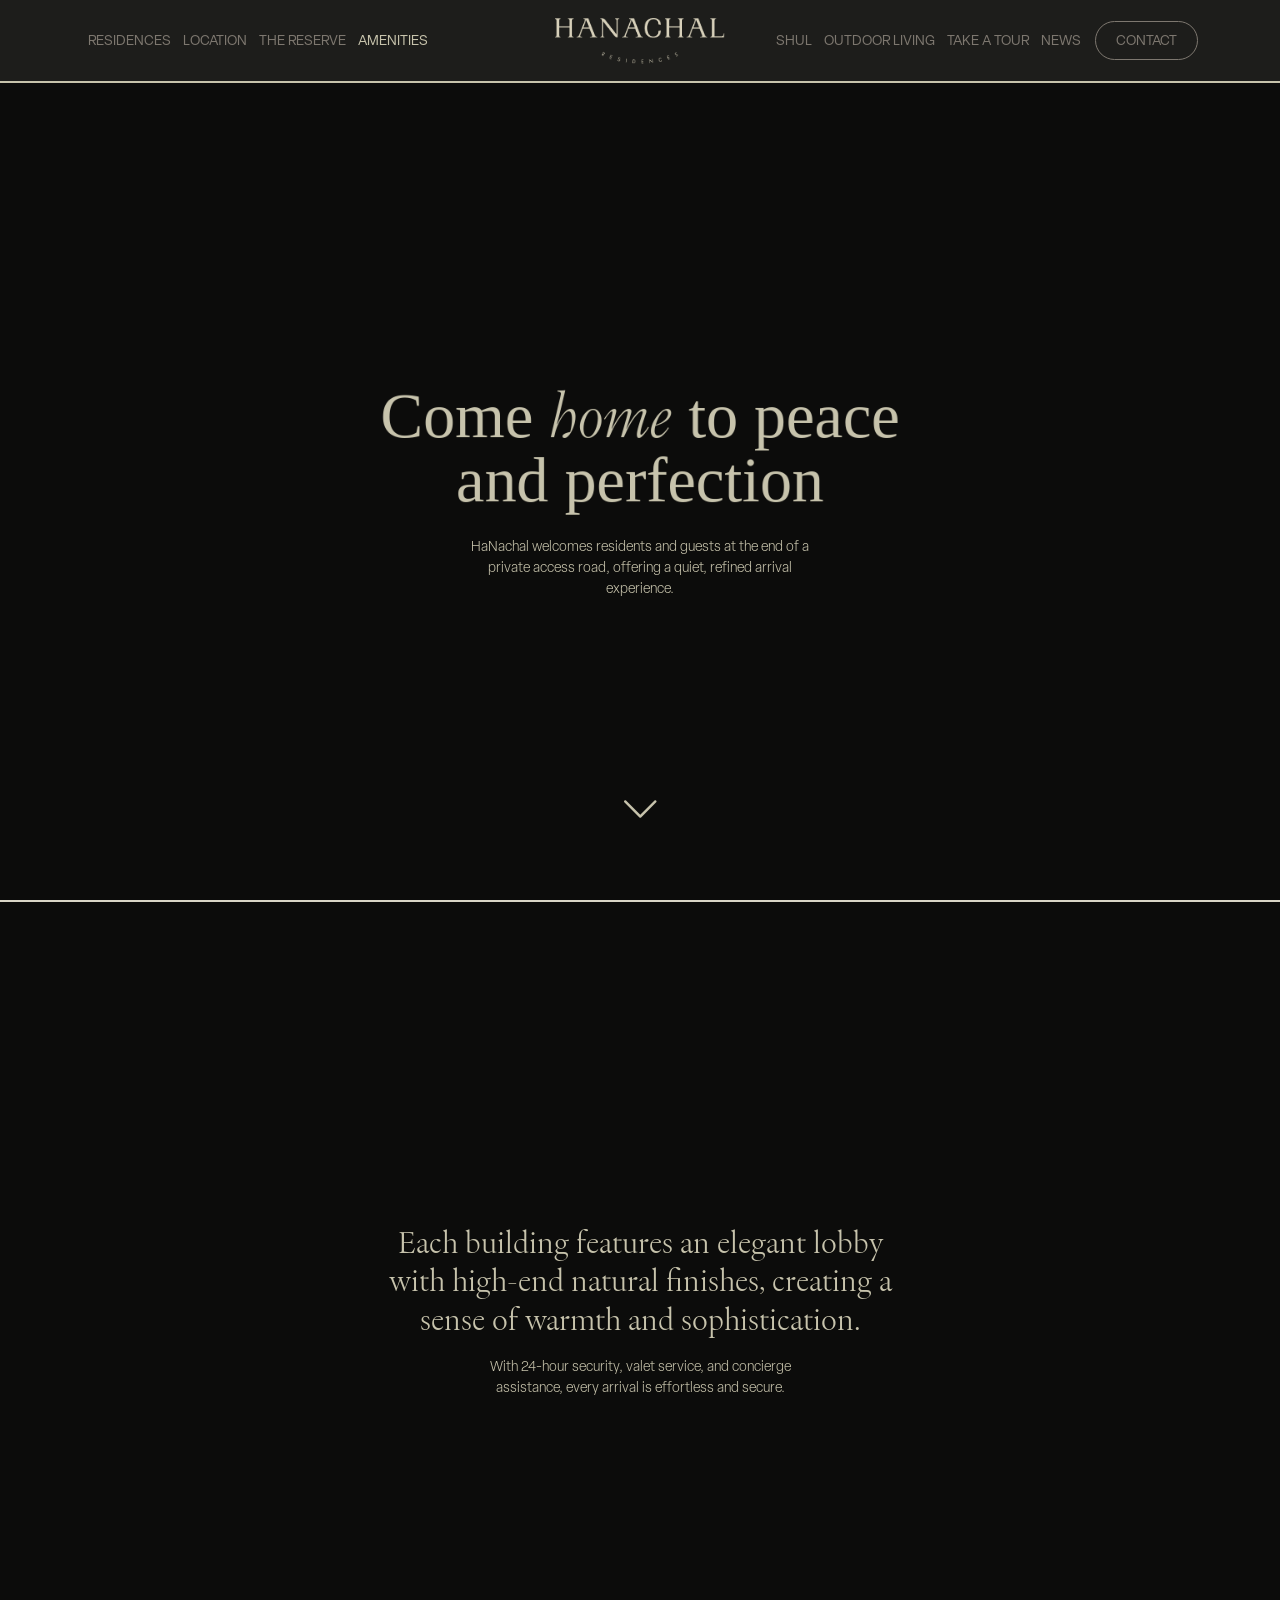
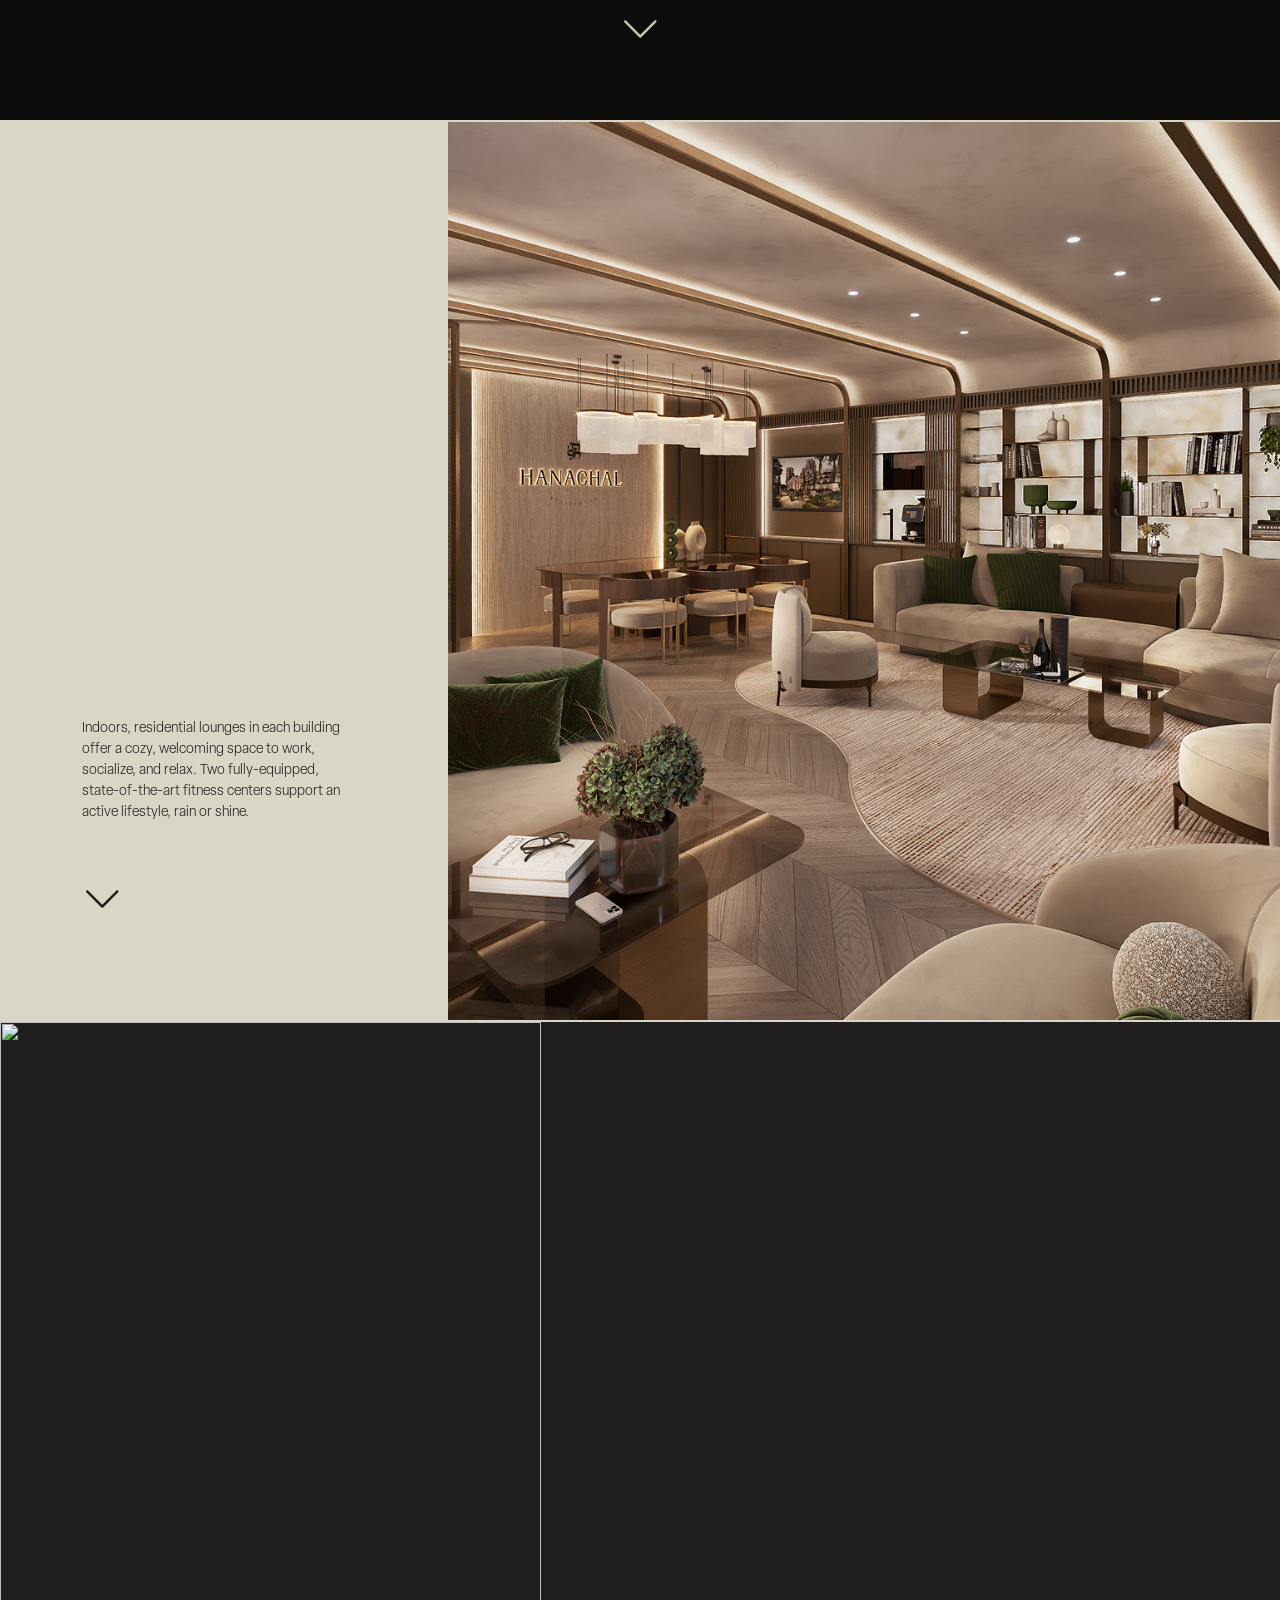
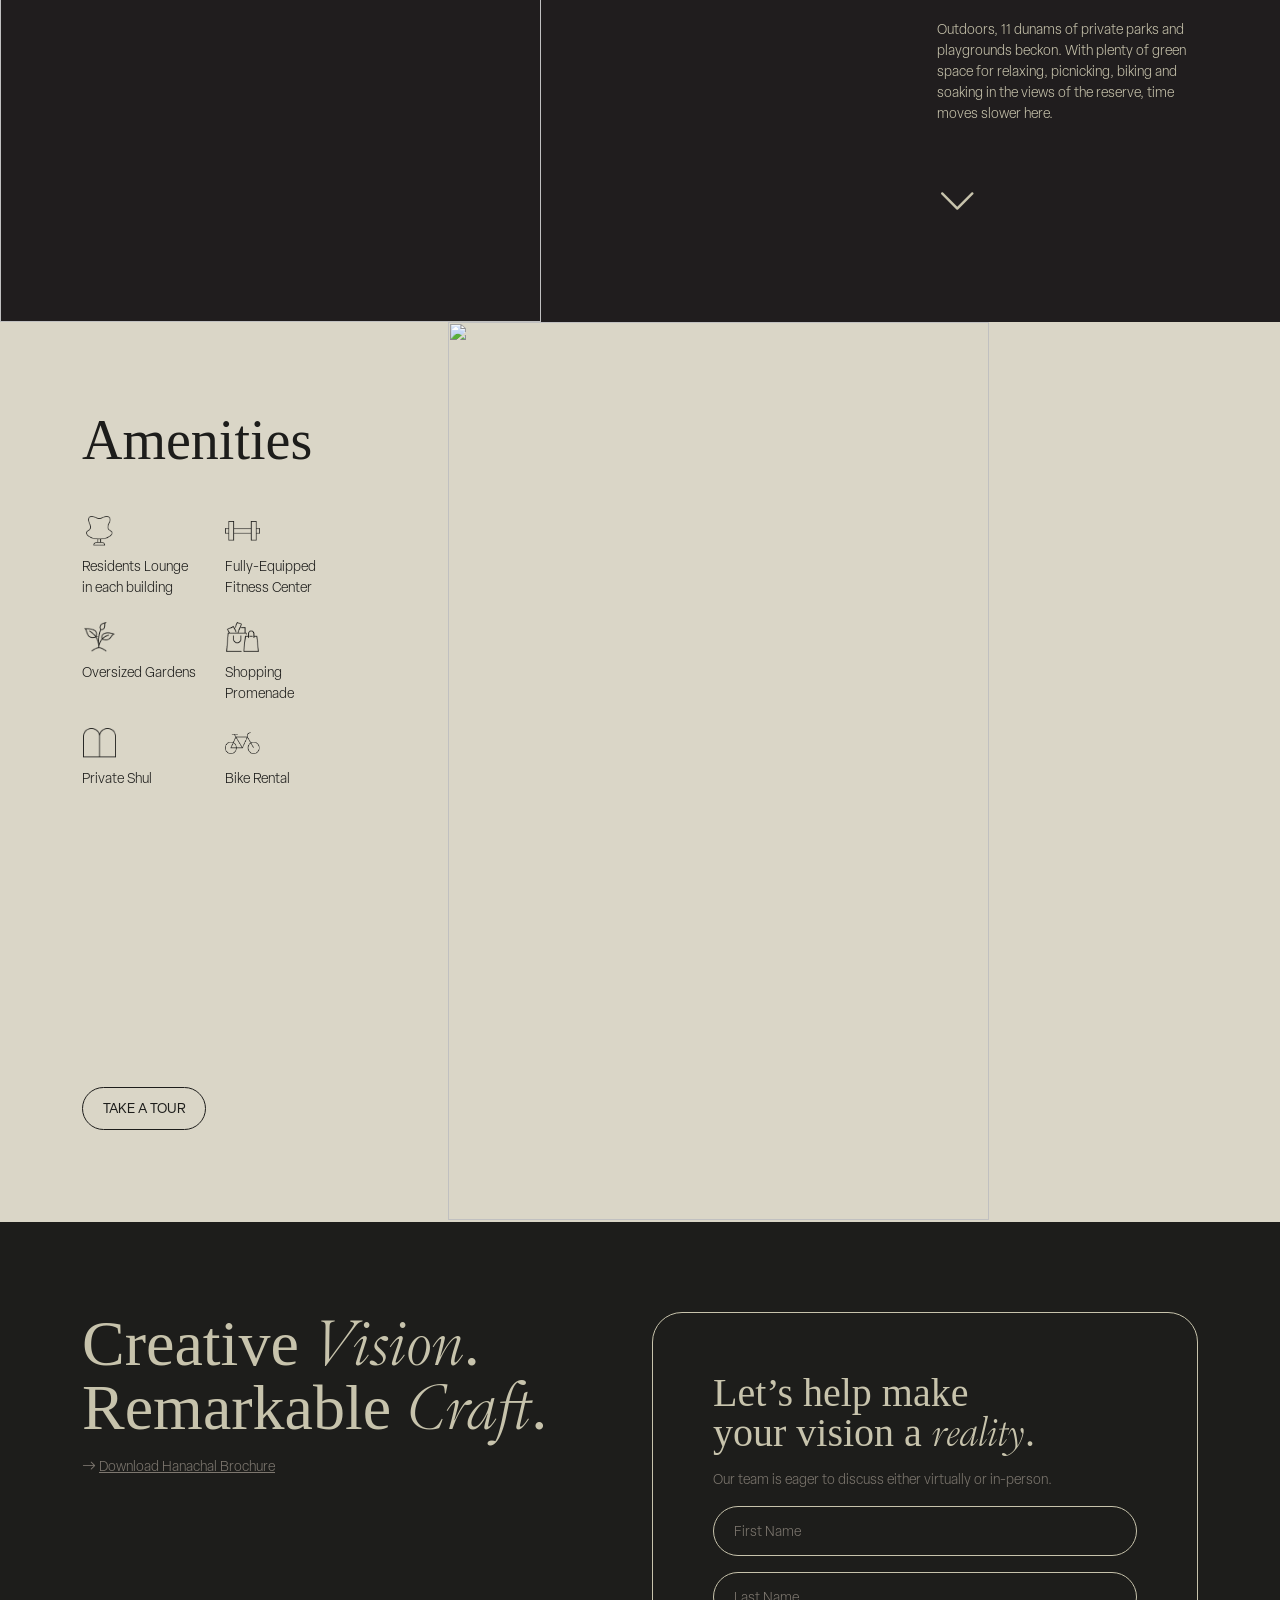
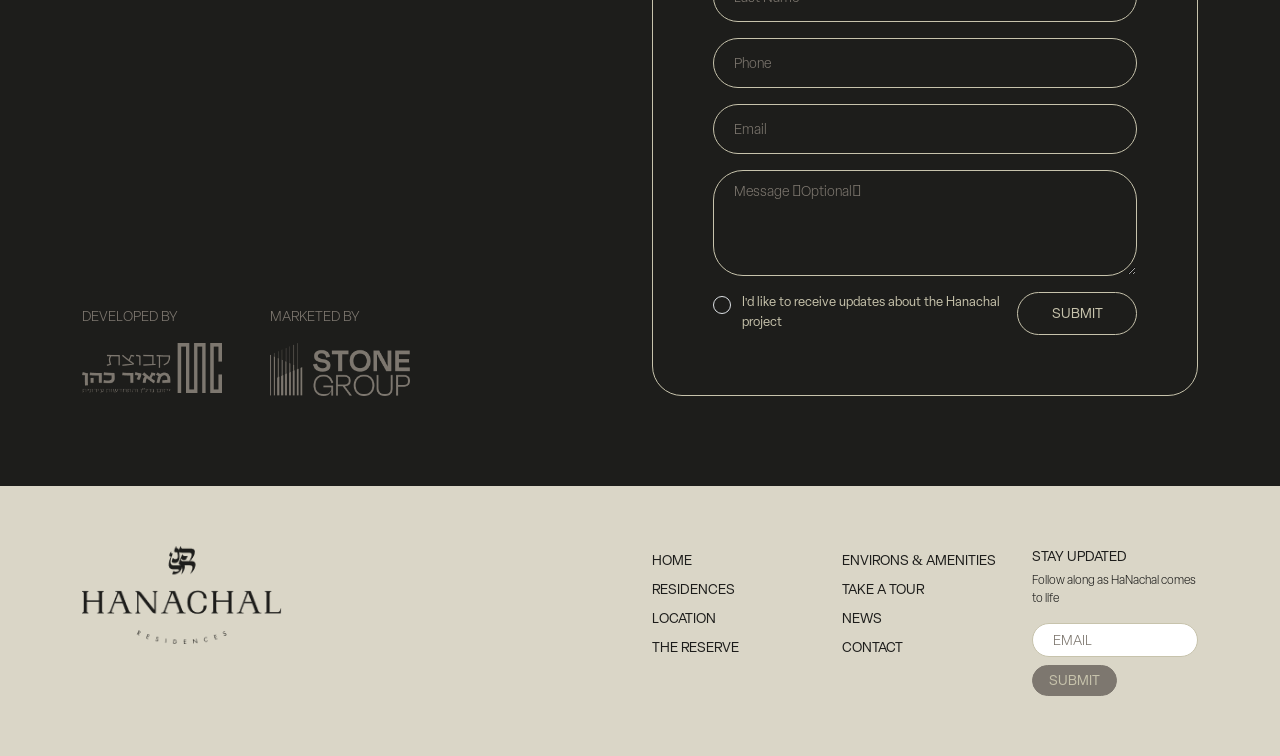
==== amenities.html @ 0a4369e3 "Add files via upload" ====
<!DOCTYPE html>
<html lang="en">

<head>
    <meta charset="UTF-8">
    <meta name="viewport" content="width=device-width, initial-scale=1.0">
    <title>Hanachal</title>
    <link rel="icon" href="images/favicon.png" type="image/png"/>

    <link rel="stylesheet" href="./css/style.css">
    <link rel="stylesheet" href="./css/responsive.css">

    <link href="https://cdn.jsdelivr.net/npm/bootstrap@5.3.2/dist/css/bootstrap.min.css" rel="stylesheet">
    <script src="https://cdn.jsdelivr.net/npm/bootstrap@5.3.2/dist/js/bootstrap.bundle.min.js"></script>
    <link href="https://cdn.jsdelivr.net/npm/bootstrap-icons@1.11.3/font/bootstrap-icons.css" rel="stylesheet">

    <link rel="stylesheet" href="https://unpkg.com/aos@2.3.0/dist/aos.css">

</head>

<body class="scroll-body">
    <div class="overflow-hidden">
        <nav class="navbar navbar1 navbar-expand-lg navbar-light">
            <div class="container">
                <a class="navbar-brand" href="home.html">
                    <img src="images/logo.png" class="img-fluid logo1" alt="">
                </a>
                <div class="order-lg-1 ms-auto ms-lg-2">
                    <a href="contact.html" class="btn btn1 btn2">Contact</a>
                </div>

                <button class="navbar-toggler" type="button" data-bs-toggle="collapse" data-bs-target="#navbarContent">
                    <span class="navbar-toggler-icon"></span>
                </button>

                <!-- Navbar Links -->
                <div class="collapse navbar-collapse" id="navbarContent">
                    <ul class="navbar-nav me-auto mb-2 mb-lg-0">
                        <li class="nav-item">
                            <a class="nav-link" href="residences.html">Residences</a>
                        </li>

                        <li class="nav-item">
                            <a class="nav-link" href="location.html">Location</a>
                        </li>

                        <li class="nav-item">
                            <a class="nav-link" href="reserve.html">The Reserve</a>
                        </li>

                        <li class="nav-item">
                            <a class="nav-link active" href="amenities.html">Amenities</a>
                        </li>

                        <!-- Dropdown -->
                        <!-- <li class="nav-item dropdown">
                            <a class="nav-link dropdown-toggle" href="#" role="button" data-bs-toggle="dropdown">
                                Services
                            </a>
                            <ul class="dropdown-menu">
                                <li><a class="dropdown-item" href="#">Web Design</a></li>
                                <li><a class="dropdown-item" href="#">Development</a></li>
                                <li>
                                    <hr class="dropdown-divider">
                                </li>
                                <li><a class="dropdown-item" href="#">SEO</a></li>
                            </ul>
                        </li> -->
                    </ul>
                    <ul class="navbar-nav ms-auto mb-2 mb-lg-0">
                        <li class="nav-item">
                            <a class="nav-link" href="shul.html">Shul</a>
                        </li>

                        <li class="nav-item">
                            <a class="nav-link" href="outdoor-living.html">Outdoor Living</a>
                        </li>

                        <li class="nav-item">
                            <a class="nav-link" href="tour.html">Take a tour</a>
                        </li>

                        <li class="nav-item">
                            <a class="nav-link" href="https://news.hanachalresidences.com/">News</a>
                        </li>
                    </ul>
                </div>
            </div>
        </nav>

        <div class="space-top"></div>

        <div class="section1 position-relative border-btm snap-section">
            <video
                class="video1"
                muted
                autoplay
                loop
                playsinline
                webkit-playsinline
                preload="auto"
            >
                <source src="videos/magnific_animate-the-render-make-_3002863522.mp4" type="video/mp4">
            </video>
            <!-- <img src="images/image9.png" class="img-fluid w-100 img1" alt=""> -->
            <div class="text w-100 h-100 position-absolute top-0 start-0 d-flex align-items-center text-center padding">
                <div class="container">
                    <h1 class="display-3 lh-1 text-color-main mb-4" data-aos="zoom-out" data-aos-delay="100">Come <i>home</i> to peace <br/> and perfection</h1>
                    <div class="w-100 mx-auto" style="max-width: 350px;">
                        <p class="text-color-main mb-0" data-aos="fade-up" data-aos-delay="200">HaNachal welcomes residents and guests at the end of a private access road, offering a quiet, refined arrival experience.</p>
                    </div>

                    <!-- <div class="mt-5 pt-md-5">
                        <button class="btn btn1">view apartment specs</button>
                    </div> -->

                    <a href="#lobby" class="text-color-main arrow1"><i class="bi bi-chevron-down"></i></a>
                </div>
            </div>
        </div>

        <div id="lobby" class="section1 position-relative border-btm snap-section">
            <video
                class="video1"
                muted
                autoplay
                loop
                playsinline
                webkit-playsinline
                preload="auto"
            >
                <source src="videos/magnific_animate-the-render-to-loo_3003946885.mp4" type="video/mp4">
            </video>
            <!-- <img src="images/03-stanford_residential_complex_zikzak_architects.png" class="img-fluid w-100 img1" alt=""> -->
            <div class="text w-100 h-100 position-absolute top-0 start-0 d-flex align-items-center text-center padding">
                <div class="container">
                    <div class="mx-auto" style="max-width: 520px;">
                        <h2 class="text-color-main mb-3 font-family-Chassi-M fw-300" data-aos="fade-up" data-aos-delay="100">Each building features an elegant lobby with high-end natural finishes, creating a sense of warmth and sophistication.</h2>
                    </div>
                    <div class="w-100 mx-auto" style="max-width: 350px;">
                        <p class="text-color-main mb-0" data-aos="fade-up" data-aos-delay="200">With 24-hour security, valet service, and concierge assistance, every arrival is effortless and secure.</p>
                    </div>

                    <!-- <div class="mt-5 pt-md-5">
                        <button class="btn btn1">view apartment specs</button>
                    </div> -->

                    <a href="#indoors" class="text-color-main arrow1"><i class="bi bi-chevron-down"></i></a>
                </div>
            </div>
        </div>

        <div id="indoors" class="section2 position-relative border-btm snap-section" style="background: var(--background-color2);">
            <img src="images/image11.png" class="img-fluid img1" alt="">
            <div class="padding h-100">
                <div class="container h-100">
                    <div class="row h-100">
                        <div class="col-lg-3 d-flex flex-column justify-content-md-between">
                            <div class="">
                                <!-- <h1 class="display-3 lh-1 text-color-main mb-3">Creative <i>Vision</i>. <br/> Remarkable <i>Craft</i>.</h1> -->
                            </div>

                            <div class="">
                                <p class="mb-0 text-color-brown" data-aos="fade-up" data-aos-delay="100">Indoors, residential lounges in each building offer a cozy, welcoming space to work, socialize, and relax. Two fully-equipped, state-of-the-art fitness centers support an active lifestyle, rain or shine.</p>
                                <!-- <a href="" class="btn btn1 mt-4">See Floor Plans</a> -->
                                <div class="mt-5">
                                    <a href="#outdoors" class="text-color-brown arrow2"><i class="bi bi-chevron-down"></i></a>
                                </div>
                            </div>
                        </div>
                    </div>
                </div>
            </div>
        </div>

        <div id="outdoors" class="section2 position-relative snap-section" style="background: var(--background-color5);">
            <img src="images/image10.png" class="img-fluid img1 left" alt="">
            <div class="padding h-100">
                <div class="container h-100">
                    <div class="row h-100">
                        <div class="col-lg-3 d-flex flex-column justify-content-md-between ms-auto">
                            <div class="">
                                <!-- <h1 class="display-3 lh-1 text-color-brown mb-3">Kitchen</h1> -->
                            </div>

                            <div class="">
                                <p class="mb-0 text-color-main" data-aos="fade-up" data-aos-delay="100">Outdoors, 11 dunams of private parks and playgrounds beckon. With plenty of green space for relaxing, picnicking, biking and soaking in the views of the reserve, time moves slower here.</p>
                                <div class="mt-5">
                                    <a href="#amenities" class="text-color-main arrow2"><i class="bi bi-chevron-down"></i></a>
                                </div>
                            </div>
                        </div>
                    </div>
                </div>
            </div>
        </div>

        <div id="amenities" class="section2 position-relative border-btm snap-section" style="background: var(--background-color2);">
            <img src="images/8rf5ZK.png" class="img-fluid img1" alt="">
            <div class="padding h-100">
                <div class="container h-100">
                    <div class="row h-100">
                        <div class="col-lg-3 d-flex flex-column justify-content-md-between">
                            <div class="">
                                <h1 class="display-4 lh-1 text-color-brown mb-5" data-aos="fade-up" data-aos-delay="100">Amenities</h1>

                                <div class="row g-4">
                                    <div class="col-6">
                                        <div class="amenities-box" data-aos="fade-up" data-aos-delay="100">
                                            <img src="images/Layer_1.png" class="img-fluid img-icon" alt="">       
                                            <p class="mb-0 text-color-brown">Residents Lounge in each building</p>
                                        </div>
                                    </div>
                                    <div class="col-6">
                                        <div class="amenities-box" data-aos="fade-up" data-aos-delay="200">
                                            <img src="images/Layer_2.png" class="img-fluid img-icon" alt="">       
                                            <p class="mb-0 text-color-brown">Fully-Equipped Fitness Center</p>
                                        </div>
                                    </div>
                                    <div class="col-6">
                                        <div class="amenities-box" data-aos="fade-up" data-aos-delay="100">
                                            <img src="images/Layer_3.png" class="img-fluid img-icon" alt="">       
                                            <p class="mb-0 text-color-brown">Oversized Gardens</p>
                                        </div>
                                    </div>
                                    <div class="col-6">
                                        <div class="amenities-box" data-aos="fade-up" data-aos-delay="200">
                                            <img src="images/Layer_4.png" class="img-fluid img-icon" alt="">       
                                            <p class="mb-0 text-color-brown">Shopping Promenade</p>
                                        </div>
                                    </div>
                                    <div class="col-6">
                                        <div class="amenities-box" data-aos="fade-up" data-aos-delay="100">
                                            <img src="images/Layer_5.png" class="img-fluid img-icon" alt="">       
                                            <p class="mb-0 text-color-brown">Private Shul</p>
                                        </div>
                                    </div>
                                    <div class="col-6">
                                        <div class="amenities-box" data-aos="fade-up" data-aos-delay="200">
                                            <img src="images/Layer_6.png" class="img-fluid img-icon" alt="">       
                                            <p class="mb-0 text-color-brown">Bike Rental</p>
                                        </div>
                                    </div>
                                </div>
                            </div>

                            <div class="">
                                <a href="tour.html" class="btn btn1 btn-brown mt-5" data-aos="fade-up" data-aos-delay="200">Take a tour</a>
                                <!-- <div class="mt-5">
                                    <a href="#outdoors" class="text-color-brown arrow2"><i class="bi bi-chevron-down"></i></a>
                                </div> -->
                            </div>
                        </div>
                    </div>
                </div>
            </div>
        </div>

        <div class="padding snap-section">
            <div class="container">
                <div class="row gy-5">
                    <div class="col-lg-6 d-flex flex-column justify-content-md-between">
                        <div class="">
                            <h1 class="display-3 lh-1 text-color-main mb-3" data-aos="fade-up" data-aos-delay="100">Creative <i>Vision</i>. <br/> Remarkable <i>Craft</i>.</h1>
                            <p class="" data-aos="fade-up" data-aos-delay="200"><i class="bi bi-arrow-right"></i> <a href="#" class="text-decoration-underline">Download Hanachal Brochure</a></p>
                        </div>

                        <div class="d-flex gap-5 mt-5">
                            <div data-aos="fade-up" data-aos-delay="100">
                                <p class="text-uppercase">Developed by</p>
                                <img src="images/a.png" class="img-fluid" alt="" style="width: 140px;">
                            </div>
                            <div data-aos="fade-up" data-aos-delay="200">
                                <p class="text-uppercase">marketed by</p>
                                <img src="images/a2.png" class="img-fluid" alt="" style="width: 140px;">
                            </div>
                        </div>
                    </div>

                    <div class="col-lg-6 col-xl-6 ms-auto">
                        <div class="form-box" data-aos="zoom-in" data-aos-delay="100">
                            <h1 class="display-6 lh-1 text-color-main mb-3">Let’s help make <br> your vision a <i>reality</i>.</h1>
                            <p class="">Our team is eager to discuss either virtually or in-person.</p>

                            <form action="" class="form form1">
                                <div class="mb-3">
                                    <input type="text" class="form-control" placeholder="First Name">
                                </div>
                                <div class="mb-3">
                                    <input type="text" class="form-control" placeholder="Last Name">
                                </div>
                                <div class="mb-3">
                                    <input type="text" class="form-control" placeholder="Phone">
                                </div>
                                <div class="mb-3">
                                    <input type="email" class="form-control" placeholder="Email">
                                </div>
                                <div class="mb-3">
                                    <textarea class="form-control h-auto" placeholder="Message (Optional)" rows="4"></textarea>
                                </div>

                                <div class="d-flex gap-3">
                                    <div class="w-100">
                                        <div class="form-check">
                                            <input class="form-check-input" type="checkbox" value="" id="formCheckDefault">
                                            <label class="form-check-label fw-normal fs-13" for="formCheckDefault">I<span class="bracket">'</span>d like to receive updates about the Hanachal project</label>
                                        </div>
                                    </div>
                                    <div class="text-end">
                                        <button type="submit" class="btn btn1">Submit</button>
                                    </div>
                                </div>
                            </form>
                        </div>
                    </div>
                </div>
            </div>
        </div>

        <div class="footer-section snap-section">
            <div class="container">
                <div class="row">
                    <div class="col-lg-6 mb-4 mb-lg-0">
                        <img src="images/logo2.png" class="img-fluid logo2" alt="">
                    </div>
                    <div class="col-lg-2 col-md-4 col-6 ms-auto">
                        <ul class="nav flex-column nav1">
                            <a href="home.html" class="nav-link">Home</a>
                            <a href="residences.html" class="nav-link">Residences</a>
                            <a href="location.html" class="nav-link">Location</a>
                            <a href="reserve.html" class="nav-link">The Reserve</a>
                        </ul>
                    </div>
                    <div class="col-lg-2 col-md-4 col-6">
                        <ul class="nav flex-column nav1">
                            <a href="amenities.html" class="nav-link">Environs <span class="bracket">&</span> Amenities</a>
                            <a href="tour.html" class="nav-link">Take a tour</a>
                            <a href="https://news.hanachalresidences.com/" class="nav-link">News</a>
                            <a href="contact.html" class="nav-link">Contact</a>
                        </ul>
                    </div>
                    <div class="col-lg-2 col-md-4 col-12 mt-4 mt-md-0">
                        <p class="text-uppercase fw-normal mb-1 letter-spacing-10">Stay updated</p>
                        <p class="fs-12">Follow along as HaNachal comes to life</p>

                        <form action="" class="form form1">
                            <div class="">
                                <input type="email" class="form-control" placeholder="Email">
                                <button type="submit" class="btn btn1 btn3 mt-2 px-3 py-1" style="
                                    min-width: auto;
                                ">Submit</button>
                            </div>
                        </form>
                    </div>
                </div>
            </div>
        </div>
    </div>

    <button id="scrollTopBtn" class="scroll-top-btn">
        <i class="bi bi-arrow-up"></i>
    </button>

    <script src="js/SmoothScroll.js"></script>
    <script src="https://unpkg.com/aos@2.3.0/dist/aos.js"></script>
    <script src="js/script.js"></script>

</body>

</html>
---- css/style.css ----
/* @import url('https://fonts.googleapis.com/css2?family=Montserrat:ital,wght@0,100..900;1,100..900&display=swap'); */
/* @import url('https://fonts.googleapis.com/css2?family=Playfair+Display:ital,wght@0,400..900;1,400..900&display=swap'); */
/* font-family: "Playfair Display", serif; */

@font-face {
    font-family: 'Elza';
    font-weight: 300;
    src: local('recoleta'), url(../fonts/Elza/ElzaTrial-Light.otf) format('opentype');
}
@font-face {
    font-family: 'Elza';
    font-weight: 400;
    src: local('recoleta'), url(../fonts/Elza/ElzaTrial-Regular.otf) format('opentype');
}
@font-face {
    font-family: 'Elza';
    font-weight: 600;
    src: local('recoleta'), url(../fonts/Elza/ElzaTrial-Semibold.otf) format('opentype');
}
@font-face {
    font-family: 'Elza';
    font-weight: 700;
    src: local('recoleta'), url(../fonts/Elza/ElzaTrial-Bold.otf) format('opentype');
}

@font-face {
    font-family: 'EFT_Clinica';
    font-weight: 300;
    src: local('recoleta'), url(../fonts/EFT_Clinica_Light_0.ttf) format('opentype');
}

@font-face {
    font-family: 'Chassi';
    font-weight: 300;
    src: local('recoleta'), url(../fonts/Chassi-SLight.ttf) format('opentype');
}
@font-face {
    font-family: 'Chassi';
    font-weight: 400;
    src: local('recoleta'), url(../fonts/Chassi-SRegular.ttf) format('opentype');
}
@font-face {
    font-family: 'Chassi';
    font-weight: 700;
    src: local('recoleta'), url(../fonts/Chassi-MBold.ttf) format('opentype');
}

@font-face {
    font-family: 'Chassi-M';
    font-weight: 300;
    src: local('recoleta'), url(../fonts/Chassi-MLight.ttf) format('opentype');
}

@font-face {
    font-family: 'Chassi-italic';
    font-weight: 300;
    src: local('recoleta'), url(../fonts/Chassi-MLightItalic.ttf) format('opentype');
}


:root {
    --primary-color: #C7C3AC;
    --secondary-color: #7D776F;
    --background-color: #1D1D1B;
    --background-color2: #DAD6C7;
    --background-color3: #35322A;
    --background-color4: #343432;
    --background-color5: #201D1E;
    --text-color: #1D1D1B;
}

body {
    font-family: "Elza" !important;
    background-color: var(--background-color) !important;
    color: var(--secondary-color) !important;
}

body p {
    font-size: .875rem;
    font-weight: 300;
    letter-spacing: 1%;
}

.text-color-main {
    color: var(--primary-color) !important;
}

.text-color-brown {
    color: var(--text-color) !important;
}

body h1,
body h2 {
    font-family: 'Chassi' !important;
}
body h1 i,
body h2 i {
    font-family: 'Chassi-italic' !important;
}
.font-family-1 {
    font-family: 'Chassi' !important;
}

.font-family-Chassi-M {
    font-family: 'Chassi-M' !important;
}

.font-family-Chassi-italic {
    font-family: 'Chassi-italic' !important;
}

.font-family-EFT_Clinica {
    font-family: 'EFT_Clinica' !important;
}

.bracket{
    font-family: serif !important;
}

body a:hover,
body a:focus,
body a {
    text-decoration: none;
    color: inherit;
    cursor: pointer;
}

body p a:hover {
    color: var(--primary-color);
}

.link:hover {
    color: var(--primary-color);
}

.fs-12 {
    font-size: .75rem !important;
}
.fs-13 {
    font-size: .8125rem !important;
}

.fs-14 {
    font-size: .875rem !important;
}

.fs-18 {
    font-size: 1.125rem !important;
}

.btn.btn1 {
    color: var(--primary-color);
    border: 1px solid var(--primary-color);
    background: transparent;
    border-radius: 50px;
    padding: 10px 20px;
    display: inline-block;
    width: auto;
    min-width: 120px;
    text-transform: uppercase;
    font-size: .875rem;
    letter-spacing: 9%;
}

.btn.btn1:hover {
    color: #fff;
    border-color: #fff;
}

.btn.btn2 {
    color: var(--secondary-color);
    border-color: var(--secondary-color);
}

.btn.btn2:hover {
    color: var(--primary-color);
    border-color: var(--primary-color);
}

.btn.btn-brown {
    color: var(--background-color);
    border-color: var(--text-color);
}

.btn.btn-brown:hover {
    color: #000;
    border-color: #000;
}

.btn.btn3 {
    color: var(--primary-color);
    border-color: var(--secondary-color);
    background-color: var(--secondary-color);
}

.btn.btn3:hover {
    color: var(--primary-color);
    border-color: var(--background-color);
    background-color: var(--background-color);
}

.padding {
    padding: 90px 3px;
}

.space-top {
    margin-top: 82px;
}

.logo1 {
    width: 170px;
}

.logo2 {
    width: 200px;
}

.navbar.navbar1 {
    padding: 20px 3px;
    border-bottom: 2px solid #C7C3AC;
    background: var(--background-color);
    position: fixed;
    width: 100%;
    top: 0;
    left: 0;
    z-index: 999;
}

.navbar.navbar1 .nav-link {
    color: var(--secondary-color);
    text-transform: uppercase;
    font-size: .875rem;
    font-weight: 400;
    padding: 10px 10px !important;
    letter-spacing: 10%;
}

.navbar.navbar1 .nav-link:hover {
    color: var(--primary-color);
}

.navbar.navbar1 .nav-link.active {
    color: var(--primary-color);
}

.navbar.navbar1 .btn.btn1 {
    min-width: auto;
    padding: 8px 20px;
}

.navbar.navbar1 .btn.btn1.active {
    color: var(--primary-color);
    border-color: var(--primary-color);
}

.navbar.navbar1 .navbar-toggler {
    border: 0 !important;
    box-shadow: none !important;
}

.navbar.navbar1 .navbar-toggler .navbar-toggler-icon {
    background: url("data:image/svg+xml,%3csvg xmlns='http://www.w3.org/2000/svg' viewBox='0 0 30 30'%3e%3cpath stroke='rgba%28255, 255, 255, 0.75%29' stroke-linecap='round' stroke-miterlimit='10' stroke-width='2' d='M4 7h22M4 15h22M4 23h22'/%3e%3c/svg%3e");
}


.section1 .text {
    background: rgb(29 29 27 / 70%);
    background: rgb(0 0 0 / 60%);
}

.section1 .img1 {
    height: calc(100vh - 82px);
    object-fit: cover;
}
.section1 .video1 {
    width: 100%;
    height: 100%;
    height: calc(100vh - 82px);
    object-fit: cover;
    margin-bottom: -7px;
}

.section1 .arrow1 {
    position: absolute;
    bottom: 60px;
    font-size: 2.5rem;
    left: 50%;
    transform: translateX(-50%);
}

.section1 .text-width {
    max-width: 480px;
}

.form-box {
    border: 1px solid var(--primary-color);
    padding: 60px 60px;
    border-radius: 30px;
}

.form.form1 .form-control {
    border: 1px solid var(--primary-color);
    background: transparent;
    color: var(--primary-color);
    height: 50px;
    border-radius: 30px;
    box-shadow: none !important;
    outline: none !important;
    padding: 10px 20px;
    font-size: .875rem;
    /* font-family: Arial, Helvetica, sans-serif; */
}

.form.form1 .form-control:focus {
    border-color: #fff;
}

.form.form1 .form-control::placeholder {
    color: var(--secondary-color);
    font-weight: 300;
}

.form.form1 .form-check-input[type=checkbox] {
    border-radius: 50%;
    background-color: transparent;
    box-shadow: none !important;
    outline: none !important;
    width: 18px;
    height: 18px;
}

.form.form1 .form-check-input:checked[type=checkbox] {
    border-color: #fff;
}

.form.form1 .form-check label.form-check-label {
    margin-left: 5px;
    color: var(--primary-color);
}

.arrow2 {
    font-size: 2.5rem;
}

.section2 .img1 {
    width: 100%;
}
.section2 .video {
    width: 100%;
}
.box-1 {
    border: 2px solid var(--background-color2);
    border-radius: 30px;
    padding: 40px;
    width: 100%;
    max-width: 380px;
    background: rgba(0, 0, 0, 0.3);
    position: relative;
    margin-bottom: 150px;
}

.box-1 .img-icon {
    height: 75px;
}

.box-1:after {
    content: '';
    width: 2px;
    height: 80px;
    position: absolute;
    bottom: -80px;
    left: 50%;
    transform: translateX(-50%);
    background: var(--background-color2);
}

.box-1:before {
    content: '';
    width: 15px;
    height: 15px;
    position: absolute;
    bottom: -95px;
    left: 50%;
    transform: translateX(-50%);
    background: transparent;
    border-radius: 50%;
    border: 2px solid var(--background-color2);
}

.border-btm {
    border-bottom: 2px solid var(--background-color2) !important;
}

.letter-spacing-9 {
    letter-spacing: 9%;
}
.letter-spacing-10 {
    letter-spacing: 10%;
}
.letter-spacing-30 {
    letter-spacing: 30%;
}


.gallery-main-slider {
    /* height: 620px; */
    border-radius: 2px;
    overflow: hidden;
}

.gallery-main-slider .swiper-slide {
    background: var(--background-color5);
    text-align: center;
}

.gallery-main-slider .swiper-slide img {
    width: 100%;
    height: 60vh;
    object-fit: contain;
    object-position: center;
}

.gallery-thumb-slider {
    height: auto;
    margin-top: 10px;
}

.gallery-thumb-slider .swiper-slide {
    opacity: 1;
    cursor: pointer;
    transition: 0.3s;
    border: 2px solid transparent;
}

.gallery-thumb-slider .swiper-slide:hover {
    opacity: 1;
}

.gallery-thumb-slider .swiper-slide-thumb-active {
    opacity: 1;
    border-color: var(--background-color2);
}

.gallery-thumb-slider img {
    width: 100%;
    height: 80px;
    object-fit: cover;
}

.gallery-thumb-slider .gallery-thumb-wrapper{
    position: relative;
}

.gallery-thumb-slider .thumb-prev,
.gallery-thumb-slider .thumb-next{
    width: 42px;
    height: 42px;
    border-radius: 50%;
    background: #201d1e;
    display: flex;
    align-items: center;
    justify-content: center;
    cursor: pointer;
    z-index: 10;
    box-shadow: 0 2px 10px rgba(0,0,0,.15);
    color: var(--secondary-color);
    top: 46px;
}

.gallery-thumb-slider .thumb-prev{
    left: 10px;
}

.gallery-thumb-slider .thumb-next{
    right: 10px;
}

.gallery-thumb-slider .thumb-prev:after, 
.gallery-thumb-slider .thumb-next:after {
    font-size: 20px;
}


.reserve-gallery-section {
    background: var(--background-color5);
}

.amenities-box .img-icon {
    width: 35px;
    height: 30px;
    object-fit: contain;
    margin-bottom: 10px;
}
[data-aos] {
    will-change: transform, opacity;
}

.bg-video1 {
    width: 100%;
    max-height: calc(100vh - 82px);
    object-fit: cover;
    margin-bottom: -6px;
}

.icon-play i {
    font-size: 14rem;
}

.scroll-top-btn {
    position: fixed;
    right: 25px;
    bottom: 25px;
    width: 40px;
    height: 40px;
    border: none;
    border-radius: 50%;
    background: var(--primary-color);
    color: var(--text-color);
    font-size: 16px;
    cursor: pointer;
    z-index: 9999;
    opacity: 0;
    visibility: hidden;
    transition: all .3s ease;
}

.scroll-top-btn.show {
    opacity: 1;
    visibility: visible;
}

.scroll-top-btn:hover {
    transform: translateY(-3px);
}









/* footer */
.footer-section {
    background: var(--background-color2);
    color: var(--text-color);
    padding: 60px 3px;
}

.nav1 .nav-link {
    color: var(--text-color);
    padding: 4px 0;
    text-transform: uppercase;
    font-size: .875rem;
    letter-spacing: 10%;
}
.nav1 .nav-link:hover {
    color: var(--secondary-color);
}

.footer-section .form.form1 .form-control {
    height: 34px;
    color: var(--text-color);
    background-color: #fff;
}
.footer-section .form.form1 .form-control::placeholder {
    text-transform: uppercase;
}

.footer-section .form.form1 .form-control:focus {
    border-color: var(--text-color);
}
---- css/responsive.css ----
@media (min-width: 992px) {
    .navbar.navbar1 .navbar-brand {
        position: absolute;
        top: 50%;
        left: 50%;
        transform: translate(-50%, -50%);
    }
    .section2 {
        height: 100vh;
        min-height: 500px;
    }
    .section2 .img1{
        position: absolute;
        right: 0;
        top: 0;
        width: 65%;
        height: 100%;
        object-fit: cover;
    }
    .section2 .img1.left{
        left: 0;
        right: auto;
    }

    .section2 .img1.small{
        width: 60%;
    }
    body.scroll-body {
        overflow: hidden;
        scroll-behavior: smooth;
    }
    
}

@media (min-width: 1921px) {
    .section2 .img1 {
        width: 60%;
    }
    .section2 .img1.small {
        width: 58%;
    }
}

@media (max-width: 1399px) {
    /* .space-top{
        margin-top: 132px;
    } */
    .navbar.navbar1 .nav-link {
        font-size: .875rem;
        padding: 10px 6px !important;
    }
    .navbar.navbar1 .btn.btn1 {
        font-size: .875rem;
        padding: 8px 20px;
    }
}

@media (max-width: 1199px) {
    .space-top{
        margin-top: 80px;
    }
    .logo1 {
        width: 150px;
    }
    .navbar.navbar1 .nav-link {
        font-size: .75rem;
        padding: 10px 5px !important;
    }
    .navbar.navbar1 .btn.btn1 {
        padding: 8px 15px;
    }

}

@media (max-width: 991px) {
    .space-top{
        margin-top: 84px;
    }
    .logo1 {
        width: 120px;
    }
    .logo2 {
        width: 150px;
    }
    .navbar.navbar1 {
        padding: 20px 3px;
    }

    .padding {
        padding: 60px 3px;
    }
    

}

@media (max-width: 767px) {
    .gallery-main-slider .swiper-slide img {
        height: 50vh;
    }
}

@media (max-width: 575px) {
    .form-box {
        padding: 40px 24px;
    }
    .section1 .arrow1 {
        bottom: 50px;
    }
    .box-1 {
        padding: 24px;
    }
    .gallery-thumb-slider img {
        height: 50px;
    }
    .icon-play i {
        font-size: 8rem;
    }
    .gallery-thumb-slider .thumb-prev, .gallery-thumb-slider .thumb-next {
        width: 30px;
        height: 30px;
        top: 33px;
    }

    .gallery-thumb-slider .thumb-prev:after, 
    .gallery-thumb-slider .thumb-next:after {
        font-size: 16px;
    }
}
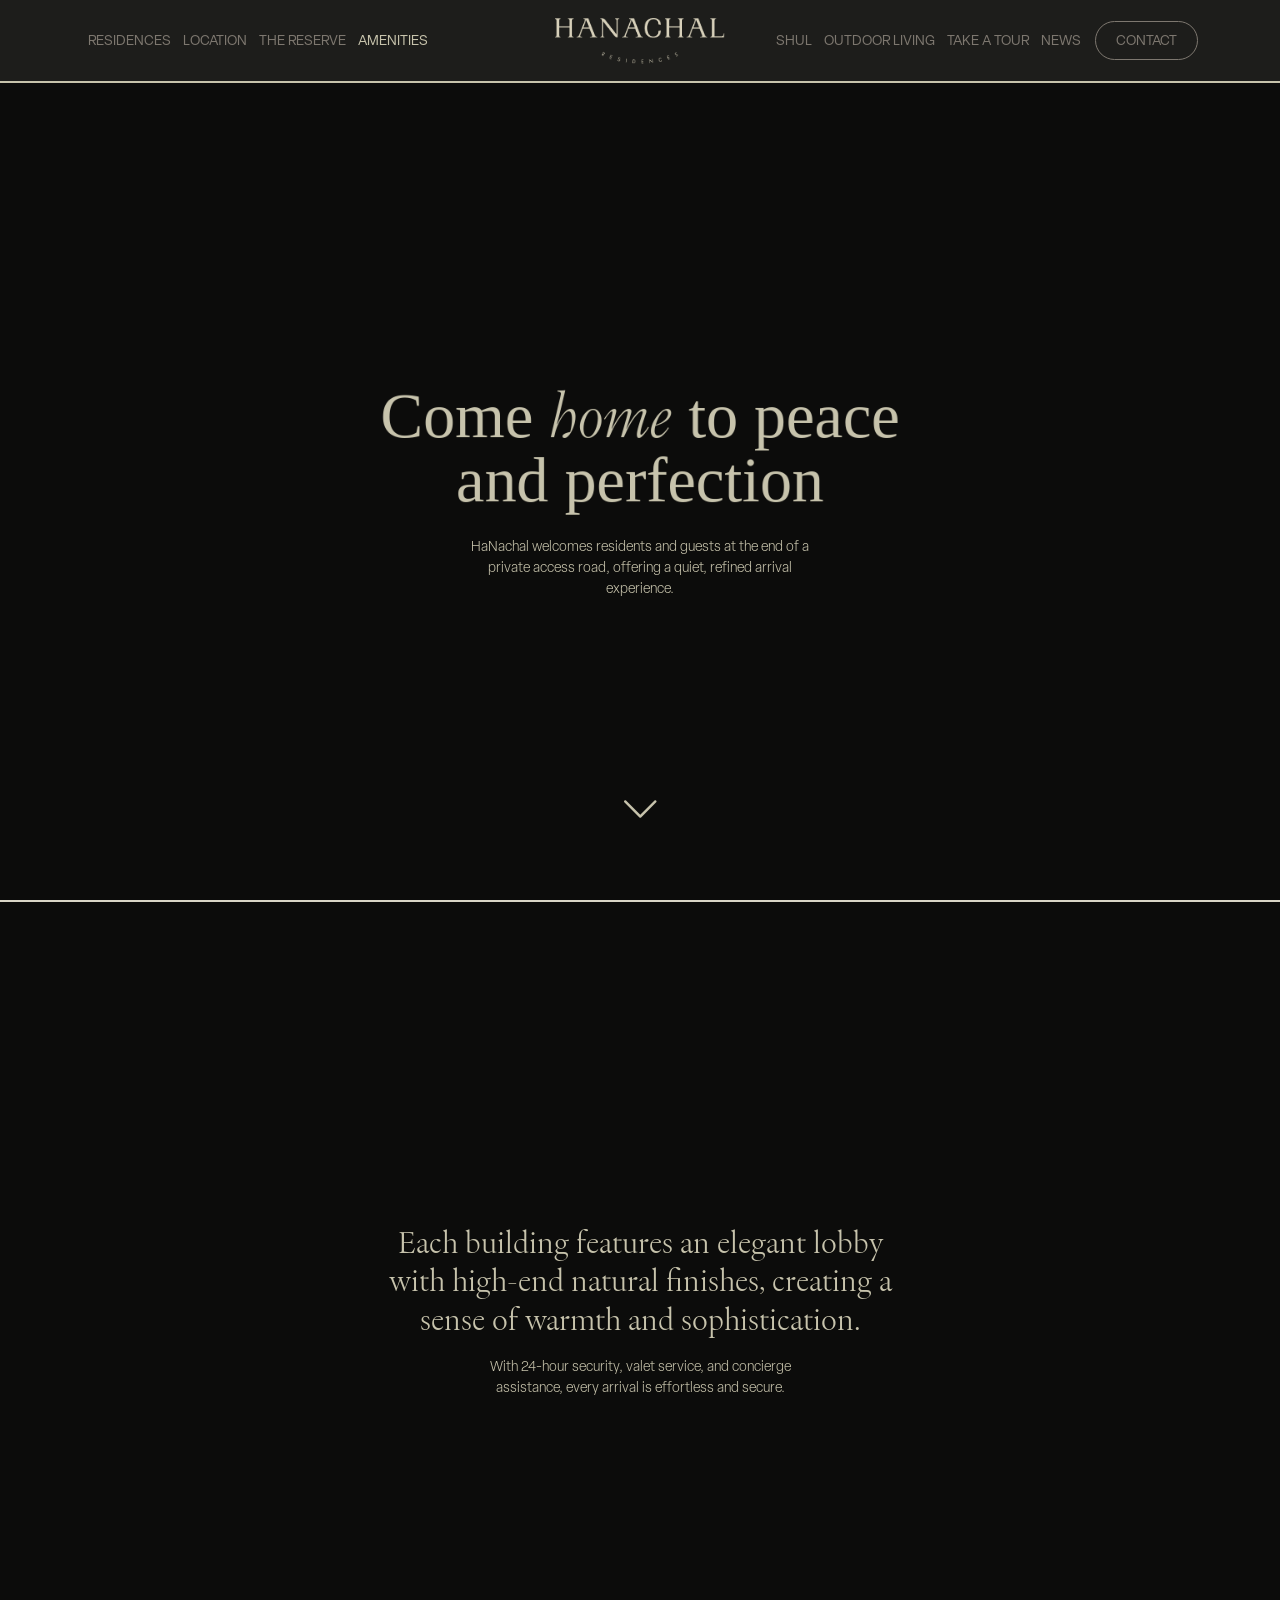
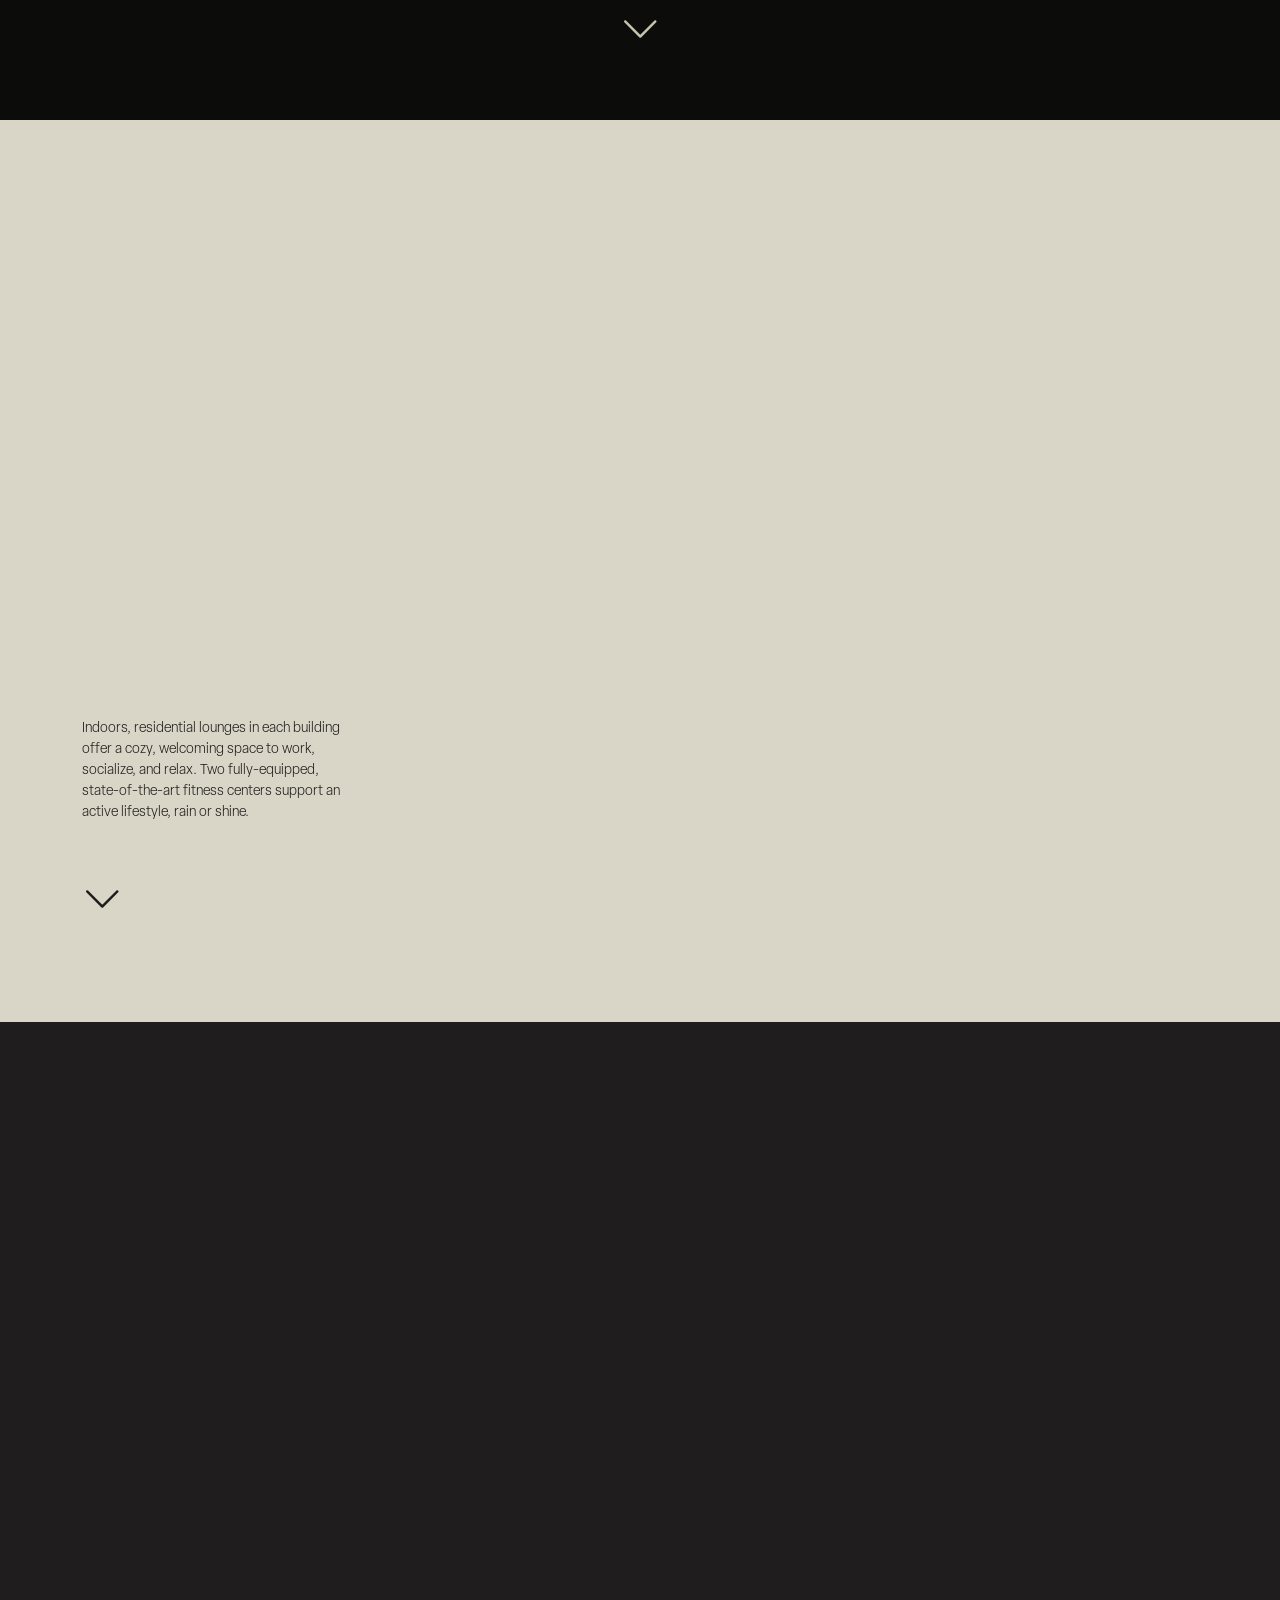
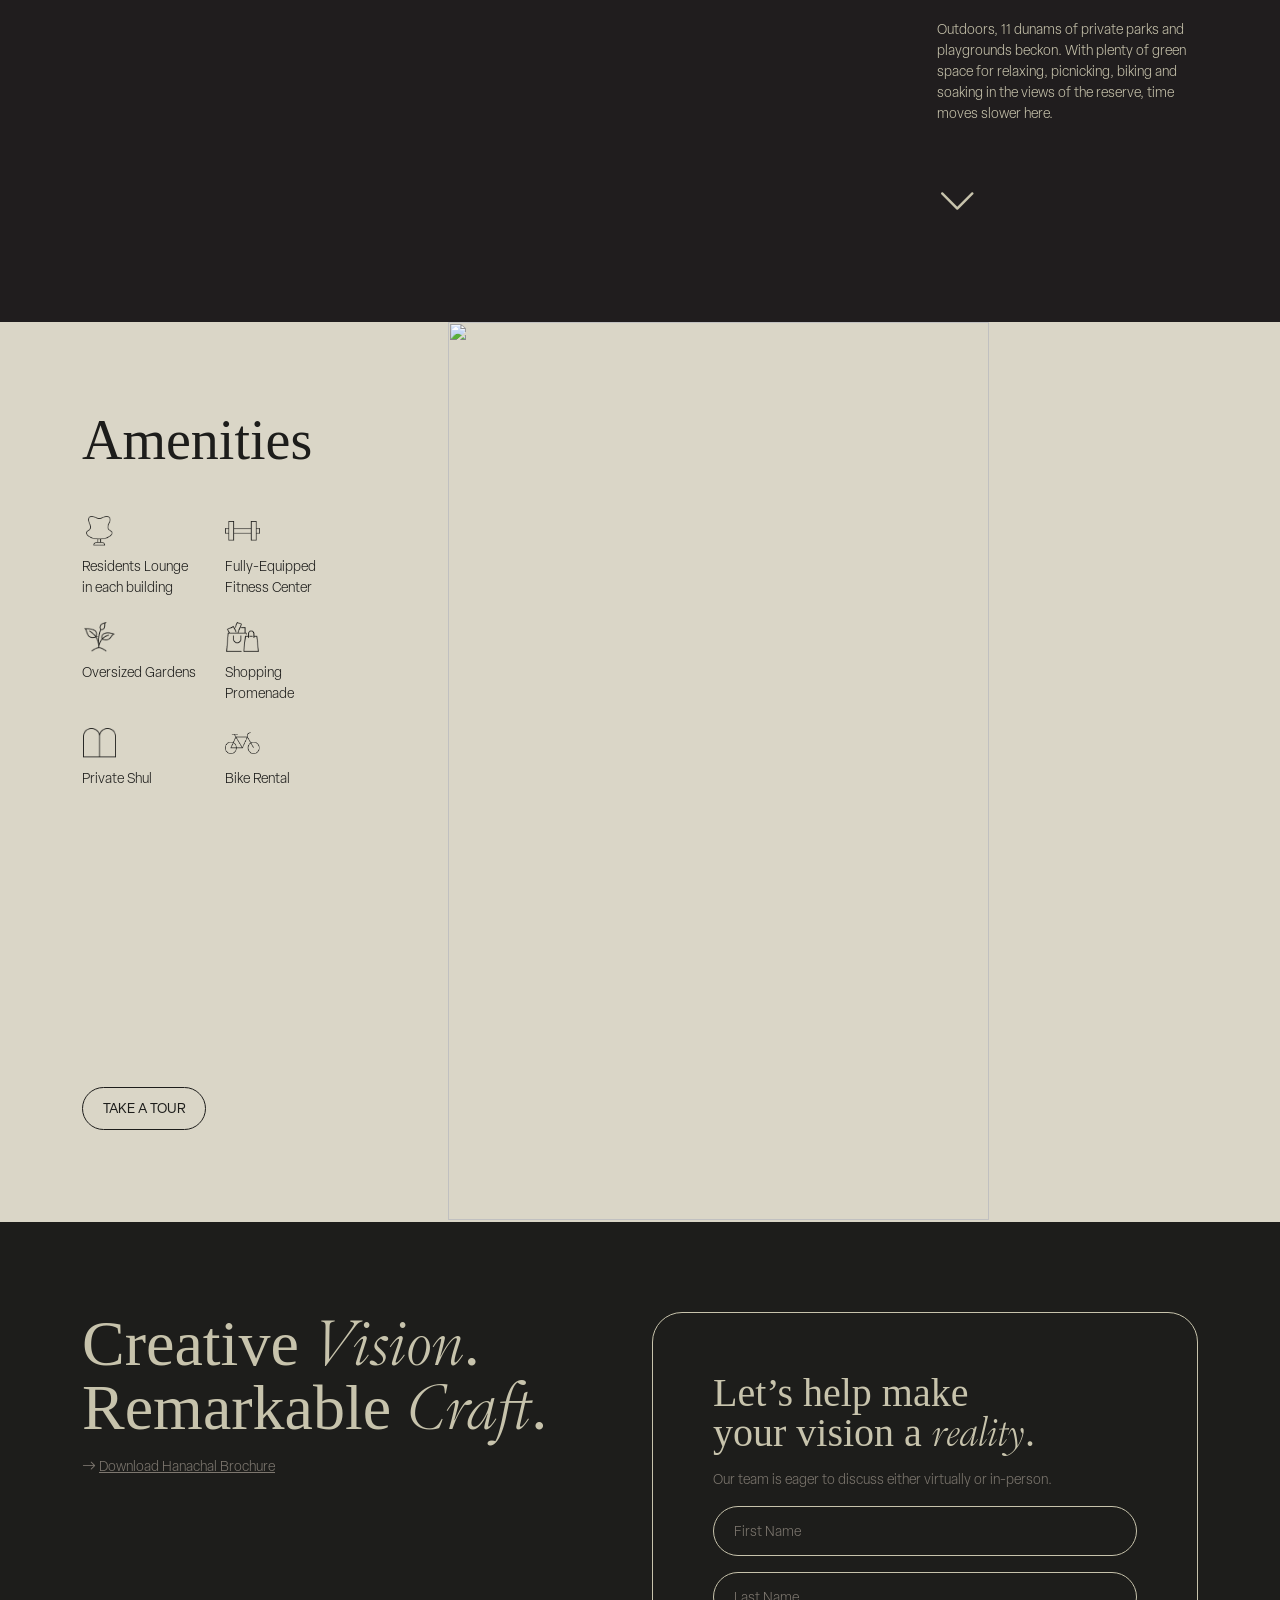
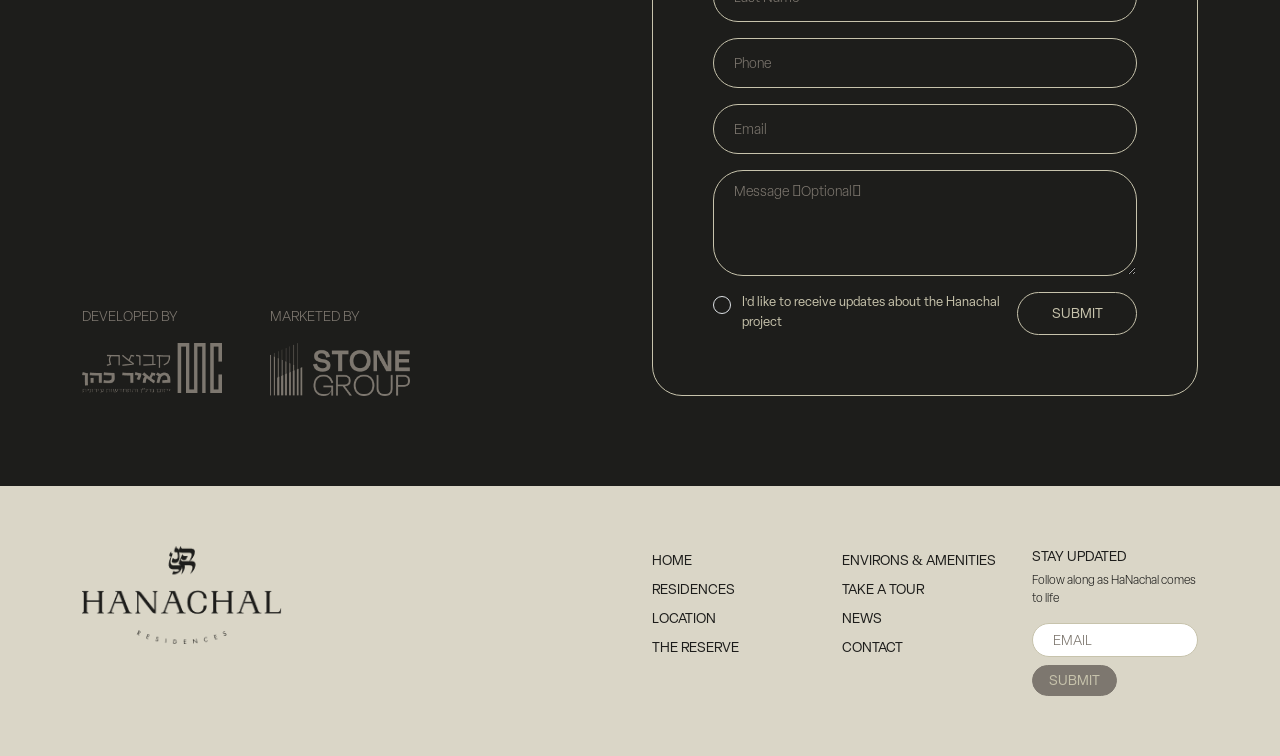
==== commit 20290537: "Add files via upload" ====
--- a/amenities.html
+++ b/amenities.html
@@ -1,370 +1,415 @@
-<!DOCTYPE html>
-<html lang="en">
-
-<head>
-    <meta charset="UTF-8">
-    <meta name="viewport" content="width=device-width, initial-scale=1.0">
-    <title>Hanachal</title>
-    <link rel="icon" href="images/favicon.png" type="image/png"/>
-
-    <link rel="stylesheet" href="./css/style.css">
-    <link rel="stylesheet" href="./css/responsive.css">
-
-    <link href="https://cdn.jsdelivr.net/npm/bootstrap@5.3.2/dist/css/bootstrap.min.css" rel="stylesheet">
-    <script src="https://cdn.jsdelivr.net/npm/bootstrap@5.3.2/dist/js/bootstrap.bundle.min.js"></script>
-    <link href="https://cdn.jsdelivr.net/npm/bootstrap-icons@1.11.3/font/bootstrap-icons.css" rel="stylesheet">
-
-    <link rel="stylesheet" href="https://unpkg.com/aos@2.3.0/dist/aos.css">
-
-</head>
-
-<body class="scroll-body">
-    <div class="overflow-hidden">
-        <nav class="navbar navbar1 navbar-expand-lg navbar-light">
-            <div class="container">
-                <a class="navbar-brand" href="home.html">
-                    <img src="images/logo.png" class="img-fluid logo1" alt="">
-                </a>
-                <div class="order-lg-1 ms-auto ms-lg-2">
-                    <a href="contact.html" class="btn btn1 btn2">Contact</a>
-                </div>
-
-                <button class="navbar-toggler" type="button" data-bs-toggle="collapse" data-bs-target="#navbarContent">
-                    <span class="navbar-toggler-icon"></span>
-                </button>
-
-                <!-- Navbar Links -->
-                <div class="collapse navbar-collapse" id="navbarContent">
-                    <ul class="navbar-nav me-auto mb-2 mb-lg-0">
-                        <li class="nav-item">
-                            <a class="nav-link" href="residences.html">Residences</a>
-                        </li>
-
-                        <li class="nav-item">
-                            <a class="nav-link" href="location.html">Location</a>
-                        </li>
-
-                        <li class="nav-item">
-                            <a class="nav-link" href="reserve.html">The Reserve</a>
-                        </li>
-
-                        <li class="nav-item">
-                            <a class="nav-link active" href="amenities.html">Amenities</a>
-                        </li>
-
-                        <!-- Dropdown -->
-                        <!-- <li class="nav-item dropdown">
-                            <a class="nav-link dropdown-toggle" href="#" role="button" data-bs-toggle="dropdown">
-                                Services
-                            </a>
-                            <ul class="dropdown-menu">
-                                <li><a class="dropdown-item" href="#">Web Design</a></li>
-                                <li><a class="dropdown-item" href="#">Development</a></li>
-                                <li>
-                                    <hr class="dropdown-divider">
-                                </li>
-                                <li><a class="dropdown-item" href="#">SEO</a></li>
-                            </ul>
-                        </li> -->
-                    </ul>
-                    <ul class="navbar-nav ms-auto mb-2 mb-lg-0">
-                        <li class="nav-item">
-                            <a class="nav-link" href="shul.html">Shul</a>
-                        </li>
-
-                        <li class="nav-item">
-                            <a class="nav-link" href="outdoor-living.html">Outdoor Living</a>
-                        </li>
-
-                        <li class="nav-item">
-                            <a class="nav-link" href="tour.html">Take a tour</a>
-                        </li>
-
-                        <li class="nav-item">
-                            <a class="nav-link" href="https://news.hanachalresidences.com/">News</a>
-                        </li>
-                    </ul>
-                </div>
-            </div>
-        </nav>
-
-        <div class="space-top"></div>
-
-        <div class="section1 position-relative border-btm snap-section">
-            <video
-                class="video1"
-                muted
-                autoplay
-                loop
-                playsinline
-                webkit-playsinline
-                preload="auto"
-            >
-                <source src="videos/magnific_animate-the-render-make-_3002863522.mp4" type="video/mp4">
-            </video>
-            <!-- <img src="images/image9.png" class="img-fluid w-100 img1" alt=""> -->
-            <div class="text w-100 h-100 position-absolute top-0 start-0 d-flex align-items-center text-center padding">
-                <div class="container">
-                    <h1 class="display-3 lh-1 text-color-main mb-4" data-aos="zoom-out" data-aos-delay="100">Come <i>home</i> to peace <br/> and perfection</h1>
-                    <div class="w-100 mx-auto" style="max-width: 350px;">
-                        <p class="text-color-main mb-0" data-aos="fade-up" data-aos-delay="200">HaNachal welcomes residents and guests at the end of a private access road, offering a quiet, refined arrival experience.</p>
-                    </div>
-
-                    <!-- <div class="mt-5 pt-md-5">
-                        <button class="btn btn1">view apartment specs</button>
-                    </div> -->
-
-                    <a href="#lobby" class="text-color-main arrow1"><i class="bi bi-chevron-down"></i></a>
-                </div>
-            </div>
-        </div>
-
-        <div id="lobby" class="section1 position-relative border-btm snap-section">
-            <video
-                class="video1"
-                muted
-                autoplay
-                loop
-                playsinline
-                webkit-playsinline
-                preload="auto"
-            >
-                <source src="videos/magnific_animate-the-render-to-loo_3003946885.mp4" type="video/mp4">
-            </video>
-            <!-- <img src="images/03-stanford_residential_complex_zikzak_architects.png" class="img-fluid w-100 img1" alt=""> -->
-            <div class="text w-100 h-100 position-absolute top-0 start-0 d-flex align-items-center text-center padding">
-                <div class="container">
-                    <div class="mx-auto" style="max-width: 520px;">
-                        <h2 class="text-color-main mb-3 font-family-Chassi-M fw-300" data-aos="fade-up" data-aos-delay="100">Each building features an elegant lobby with high-end natural finishes, creating a sense of warmth and sophistication.</h2>
-                    </div>
-                    <div class="w-100 mx-auto" style="max-width: 350px;">
-                        <p class="text-color-main mb-0" data-aos="fade-up" data-aos-delay="200">With 24-hour security, valet service, and concierge assistance, every arrival is effortless and secure.</p>
-                    </div>
-
-                    <!-- <div class="mt-5 pt-md-5">
-                        <button class="btn btn1">view apartment specs</button>
-                    </div> -->
-
-                    <a href="#indoors" class="text-color-main arrow1"><i class="bi bi-chevron-down"></i></a>
-                </div>
-            </div>
-        </div>
-
-        <div id="indoors" class="section2 position-relative border-btm snap-section" style="background: var(--background-color2);">
-            <img src="images/image11.png" class="img-fluid img1" alt="">
-            <div class="padding h-100">
-                <div class="container h-100">
-                    <div class="row h-100">
-                        <div class="col-lg-3 d-flex flex-column justify-content-md-between">
-                            <div class="">
-                                <!-- <h1 class="display-3 lh-1 text-color-main mb-3">Creative <i>Vision</i>. <br/> Remarkable <i>Craft</i>.</h1> -->
-                            </div>
-
-                            <div class="">
-                                <p class="mb-0 text-color-brown" data-aos="fade-up" data-aos-delay="100">Indoors, residential lounges in each building offer a cozy, welcoming space to work, socialize, and relax. Two fully-equipped, state-of-the-art fitness centers support an active lifestyle, rain or shine.</p>
-                                <!-- <a href="" class="btn btn1 mt-4">See Floor Plans</a> -->
-                                <div class="mt-5">
-                                    <a href="#outdoors" class="text-color-brown arrow2"><i class="bi bi-chevron-down"></i></a>
-                                </div>
-                            </div>
-                        </div>
-                    </div>
-                </div>
-            </div>
-        </div>
-
-        <div id="outdoors" class="section2 position-relative snap-section" style="background: var(--background-color5);">
-            <img src="images/image10.png" class="img-fluid img1 left" alt="">
-            <div class="padding h-100">
-                <div class="container h-100">
-                    <div class="row h-100">
-                        <div class="col-lg-3 d-flex flex-column justify-content-md-between ms-auto">
-                            <div class="">
-                                <!-- <h1 class="display-3 lh-1 text-color-brown mb-3">Kitchen</h1> -->
-                            </div>
-
-                            <div class="">
-                                <p class="mb-0 text-color-main" data-aos="fade-up" data-aos-delay="100">Outdoors, 11 dunams of private parks and playgrounds beckon. With plenty of green space for relaxing, picnicking, biking and soaking in the views of the reserve, time moves slower here.</p>
-                                <div class="mt-5">
-                                    <a href="#amenities" class="text-color-main arrow2"><i class="bi bi-chevron-down"></i></a>
-                                </div>
-                            </div>
-                        </div>
-                    </div>
-                </div>
-            </div>
-        </div>
-
-        <div id="amenities" class="section2 position-relative border-btm snap-section" style="background: var(--background-color2);">
-            <img src="images/8rf5ZK.png" class="img-fluid img1" alt="">
-            <div class="padding h-100">
-                <div class="container h-100">
-                    <div class="row h-100">
-                        <div class="col-lg-3 d-flex flex-column justify-content-md-between">
-                            <div class="">
-                                <h1 class="display-4 lh-1 text-color-brown mb-5" data-aos="fade-up" data-aos-delay="100">Amenities</h1>
-
-                                <div class="row g-4">
-                                    <div class="col-6">
-                                        <div class="amenities-box" data-aos="fade-up" data-aos-delay="100">
-                                            <img src="images/Layer_1.png" class="img-fluid img-icon" alt="">       
-                                            <p class="mb-0 text-color-brown">Residents Lounge in each building</p>
-                                        </div>
-                                    </div>
-                                    <div class="col-6">
-                                        <div class="amenities-box" data-aos="fade-up" data-aos-delay="200">
-                                            <img src="images/Layer_2.png" class="img-fluid img-icon" alt="">       
-                                            <p class="mb-0 text-color-brown">Fully-Equipped Fitness Center</p>
-                                        </div>
-                                    </div>
-                                    <div class="col-6">
-                                        <div class="amenities-box" data-aos="fade-up" data-aos-delay="100">
-                                            <img src="images/Layer_3.png" class="img-fluid img-icon" alt="">       
-                                            <p class="mb-0 text-color-brown">Oversized Gardens</p>
-                                        </div>
-                                    </div>
-                                    <div class="col-6">
-                                        <div class="amenities-box" data-aos="fade-up" data-aos-delay="200">
-                                            <img src="images/Layer_4.png" class="img-fluid img-icon" alt="">       
-                                            <p class="mb-0 text-color-brown">Shopping Promenade</p>
-                                        </div>
-                                    </div>
-                                    <div class="col-6">
-                                        <div class="amenities-box" data-aos="fade-up" data-aos-delay="100">
-                                            <img src="images/Layer_5.png" class="img-fluid img-icon" alt="">       
-                                            <p class="mb-0 text-color-brown">Private Shul</p>
-                                        </div>
-                                    </div>
-                                    <div class="col-6">
-                                        <div class="amenities-box" data-aos="fade-up" data-aos-delay="200">
-                                            <img src="images/Layer_6.png" class="img-fluid img-icon" alt="">       
-                                            <p class="mb-0 text-color-brown">Bike Rental</p>
-                                        </div>
-                                    </div>
-                                </div>
-                            </div>
-
-                            <div class="">
-                                <a href="tour.html" class="btn btn1 btn-brown mt-5" data-aos="fade-up" data-aos-delay="200">Take a tour</a>
-                                <!-- <div class="mt-5">
-                                    <a href="#outdoors" class="text-color-brown arrow2"><i class="bi bi-chevron-down"></i></a>
-                                </div> -->
-                            </div>
-                        </div>
-                    </div>
-                </div>
-            </div>
-        </div>
-
-        <div class="padding snap-section">
-            <div class="container">
-                <div class="row gy-5">
-                    <div class="col-lg-6 d-flex flex-column justify-content-md-between">
-                        <div class="">
-                            <h1 class="display-3 lh-1 text-color-main mb-3" data-aos="fade-up" data-aos-delay="100">Creative <i>Vision</i>. <br/> Remarkable <i>Craft</i>.</h1>
-                            <p class="" data-aos="fade-up" data-aos-delay="200"><i class="bi bi-arrow-right"></i> <a href="#" class="text-decoration-underline">Download Hanachal Brochure</a></p>
-                        </div>
-
-                        <div class="d-flex gap-5 mt-5">
-                            <div data-aos="fade-up" data-aos-delay="100">
-                                <p class="text-uppercase">Developed by</p>
-                                <img src="images/a.png" class="img-fluid" alt="" style="width: 140px;">
-                            </div>
-                            <div data-aos="fade-up" data-aos-delay="200">
-                                <p class="text-uppercase">marketed by</p>
-                                <img src="images/a2.png" class="img-fluid" alt="" style="width: 140px;">
-                            </div>
-                        </div>
-                    </div>
-
-                    <div class="col-lg-6 col-xl-6 ms-auto">
-                        <div class="form-box" data-aos="zoom-in" data-aos-delay="100">
-                            <h1 class="display-6 lh-1 text-color-main mb-3">Let’s help make <br> your vision a <i>reality</i>.</h1>
-                            <p class="">Our team is eager to discuss either virtually or in-person.</p>
-
-                            <form action="" class="form form1">
-                                <div class="mb-3">
-                                    <input type="text" class="form-control" placeholder="First Name">
-                                </div>
-                                <div class="mb-3">
-                                    <input type="text" class="form-control" placeholder="Last Name">
-                                </div>
-                                <div class="mb-3">
-                                    <input type="text" class="form-control" placeholder="Phone">
-                                </div>
-                                <div class="mb-3">
-                                    <input type="email" class="form-control" placeholder="Email">
-                                </div>
-                                <div class="mb-3">
-                                    <textarea class="form-control h-auto" placeholder="Message (Optional)" rows="4"></textarea>
-                                </div>
-
-                                <div class="d-flex gap-3">
-                                    <div class="w-100">
-                                        <div class="form-check">
-                                            <input class="form-check-input" type="checkbox" value="" id="formCheckDefault">
-                                            <label class="form-check-label fw-normal fs-13" for="formCheckDefault">I<span class="bracket">'</span>d like to receive updates about the Hanachal project</label>
-                                        </div>
-                                    </div>
-                                    <div class="text-end">
-                                        <button type="submit" class="btn btn1">Submit</button>
-                                    </div>
-                                </div>
-                            </form>
-                        </div>
-                    </div>
-                </div>
-            </div>
-        </div>
-
-        <div class="footer-section snap-section">
-            <div class="container">
-                <div class="row">
-                    <div class="col-lg-6 mb-4 mb-lg-0">
-                        <img src="images/logo2.png" class="img-fluid logo2" alt="">
-                    </div>
-                    <div class="col-lg-2 col-md-4 col-6 ms-auto">
-                        <ul class="nav flex-column nav1">
-                            <a href="home.html" class="nav-link">Home</a>
-                            <a href="residences.html" class="nav-link">Residences</a>
-                            <a href="location.html" class="nav-link">Location</a>
-                            <a href="reserve.html" class="nav-link">The Reserve</a>
-                        </ul>
-                    </div>
-                    <div class="col-lg-2 col-md-4 col-6">
-                        <ul class="nav flex-column nav1">
-                            <a href="amenities.html" class="nav-link">Environs <span class="bracket">&</span> Amenities</a>
-                            <a href="tour.html" class="nav-link">Take a tour</a>
-                            <a href="https://news.hanachalresidences.com/" class="nav-link">News</a>
-                            <a href="contact.html" class="nav-link">Contact</a>
-                        </ul>
-                    </div>
-                    <div class="col-lg-2 col-md-4 col-12 mt-4 mt-md-0">
-                        <p class="text-uppercase fw-normal mb-1 letter-spacing-10">Stay updated</p>
-                        <p class="fs-12">Follow along as HaNachal comes to life</p>
-
-                        <form action="" class="form form1">
-                            <div class="">
-                                <input type="email" class="form-control" placeholder="Email">
-                                <button type="submit" class="btn btn1 btn3 mt-2 px-3 py-1" style="
-                                    min-width: auto;
-                                ">Submit</button>
-                            </div>
-                        </form>
-                    </div>
-                </div>
-            </div>
-        </div>
-    </div>
-
-    <button id="scrollTopBtn" class="scroll-top-btn">
-        <i class="bi bi-arrow-up"></i>
-    </button>
-
-    <script src="js/SmoothScroll.js"></script>
-    <script src="https://unpkg.com/aos@2.3.0/dist/aos.js"></script>
-    <script src="js/script.js"></script>
-
-</body>
-
+<!DOCTYPE html>
+<html lang="en">
+
+<head>
+    <meta charset="UTF-8">
+    <meta name="viewport" content="width=device-width, initial-scale=1.0">
+    <title>Hanachal</title>
+    <link rel="icon" href="images/favicon.png" type="image/png"/>
+
+    <link rel="stylesheet" href="./css/style.css">
+    <link rel="stylesheet" href="./css/responsive.css">
+
+    <link href="https://cdn.jsdelivr.net/npm/bootstrap@5.3.2/dist/css/bootstrap.min.css" rel="stylesheet">
+    <script src="https://cdn.jsdelivr.net/npm/bootstrap@5.3.2/dist/js/bootstrap.bundle.min.js"></script>
+    <link href="https://cdn.jsdelivr.net/npm/bootstrap-icons@1.11.3/font/bootstrap-icons.css" rel="stylesheet">
+
+    <link rel="stylesheet" href="https://unpkg.com/aos@2.3.0/dist/aos.css">
+
+</head>
+
+<body class="scroll-body">
+    <div class="overflow-hidden">
+        <nav class="navbar navbar1 navbar-expand-lg navbar-light">
+            <div class="container">
+                <a class="navbar-brand" href="home.html">
+                    <img src="images/logo.png" class="img-fluid logo1" alt="">
+                </a>
+                <div class="order-lg-1 ms-auto ms-lg-2">
+                    <a href="contact.html" class="btn btn1 btn2">Contact</a>
+                </div>
+
+                <button class="navbar-toggler" type="button" data-bs-toggle="collapse" data-bs-target="#navbarContent">
+                    <span class="navbar-toggler-icon"></span>
+                </button>
+
+                <!-- Navbar Links -->
+                <div class="collapse navbar-collapse" id="navbarContent">
+                    <ul class="navbar-nav me-auto mb-2 mb-lg-0">
+                        <li class="nav-item">
+                            <a class="nav-link" href="residences.html">Residences</a>
+                        </li>
+
+                        <li class="nav-item">
+                            <a class="nav-link" href="location.html">Location</a>
+                        </li>
+
+                        <li class="nav-item">
+                            <a class="nav-link" href="reserve.html">The Reserve</a>
+                        </li>
+
+                        <li class="nav-item">
+                            <a class="nav-link active" href="amenities.html">Amenities</a>
+                        </li>
+
+                        <!-- Dropdown -->
+                        <!-- <li class="nav-item dropdown">
+                            <a class="nav-link dropdown-toggle" href="#" role="button" data-bs-toggle="dropdown">
+                                Services
+                            </a>
+                            <ul class="dropdown-menu">
+                                <li><a class="dropdown-item" href="#">Web Design</a></li>
+                                <li><a class="dropdown-item" href="#">Development</a></li>
+                                <li>
+                                    <hr class="dropdown-divider">
+                                </li>
+                                <li><a class="dropdown-item" href="#">SEO</a></li>
+                            </ul>
+                        </li> -->
+                    </ul>
+                    <ul class="navbar-nav ms-auto mb-2 mb-lg-0">
+                        <li class="nav-item">
+                            <a class="nav-link" href="shul.html">Shul</a>
+                        </li>
+
+                        <li class="nav-item">
+                            <a class="nav-link" href="outdoor-living.html">Outdoor Living</a>
+                        </li>
+
+                        <li class="nav-item">
+                            <a class="nav-link" href="tour.html">Take a tour</a>
+                        </li>
+
+                        </li>
+                        <li class="nav-item">
+                        <a class="nav-link" href="https://news.hanachalresidences.com/">News</a>
+                    </li>
+                </ul>
+            </div>
+        </nav>
+
+        <div class="space-top"></div>
+
+        <div class="section1 position-relative border-btm snap-section">
+            <video
+                class="video1"
+                muted
+                autoplay
+                loop
+                playsinline
+                webkit-playsinline
+                preload="auto"
+            >
+                <source src="videos/magnific_animate-the-render-make-_3002863522.mp4" type="video/mp4">
+            </video>
+            <!-- <img src="images/image9.png" class="img-fluid w-100 img1" alt=""> -->
+            <div class="text w-100 h-100 position-absolute top-0 start-0 d-flex align-items-center text-center padding">
+                <div class="container">
+                    <h1 class="display-3 lh-1 text-color-main mb-4" data-aos="zoom-out" data-aos-delay="100">Come <i>home</i> to peace <br/> and perfection</h1>
+                    <div class="w-100 mx-auto" style="max-width: 350px;">
+                        <p class="text-color-main mb-0" data-aos="fade-up" data-aos-delay="200">HaNachal welcomes residents and guests at the end of a private access road, offering a quiet, refined arrival experience.</p>
+                    </div>
+
+                    <!-- <div class="mt-5 pt-md-5">
+                        <button class="btn btn1">view apartment specs</button>
+                    </div> -->
+
+                    <a href="#lobby" class="text-color-main arrow1"><i class="bi bi-chevron-down"></i></a>
+                </div>
+            </div>
+        </div>
+
+        <div id="lobby" class="section1 position-relative border-btm snap-section">
+            <video
+                class="video1"
+                muted
+                autoplay
+                loop
+                playsinline
+                webkit-playsinline
+                preload="auto"
+            >
+                <source src="videos/magnific_animate-the-render-to-loo_3003946885.mp4" type="video/mp4">
+            </video>
+            <!-- <img src="images/03-stanford_residential_complex_zikzak_architects.png" class="img-fluid w-100 img1" alt=""> -->
+            <div class="text w-100 h-100 position-absolute top-0 start-0 d-flex align-items-center text-center padding">
+                <div class="container">
+                    <div class="mx-auto" style="max-width: 520px;">
+                        <h2 class="text-color-main mb-3 font-family-Chassi-M fw-300" data-aos="fade-up" data-aos-delay="100">Each building features an elegant lobby with high-end natural finishes, creating a sense of warmth and sophistication.</h2>
+                    </div>
+                    <div class="w-100 mx-auto" style="max-width: 350px;">
+                        <p class="text-color-main mb-0" data-aos="fade-up" data-aos-delay="200">With 24-hour security, valet service, and concierge assistance, every arrival is effortless and secure.</p>
+                    </div>
+
+                    <!-- <div class="mt-5 pt-md-5">
+                        <button class="btn btn1">view apartment specs</button>
+                    </div> -->
+
+                    <a href="#indoors" class="text-color-main arrow1"><i class="bi bi-chevron-down"></i></a>
+                </div>
+            </div>
+        </div>
+
+        <div id="indoors" class="section2 position-relative border-btm snap-section" style="background: var(--background-color2);">
+            <!-- <img src="images/image11.png" class="img-fluid img1" alt=""> -->
+            <video
+                class="img1"
+                muted
+                autoplay
+                loop
+                playsinline
+                webkit-playsinline
+                preload="auto"
+            >
+                <source src="videos/v1.mp4" type="video/mp4">
+            </video>
+            <div class="padding h-100">
+                <div class="container h-100">
+                    <div class="row h-100">
+                        <div class="col-lg-3 d-flex flex-column justify-content-md-between">
+                            <div class="">
+                                <!-- <h1 class="display-3 lh-1 text-color-main mb-3">Creative <i>Vision</i>. <br/> Remarkable <i>Craft</i>.</h1> -->
+                            </div>
+
+                            <div class="">
+                                <p class="mb-0 text-color-brown" data-aos="fade-up" data-aos-delay="100">Indoors, residential lounges in each building offer a cozy, welcoming space to work, socialize, and relax. Two fully-equipped, state-of-the-art fitness centers support an active lifestyle, rain or shine.</p>
+                                <!-- <a href="" class="btn btn1 mt-4">See Floor Plans</a> -->
+                                <div class="mt-5">
+                                    <a href="#outdoors" class="text-color-brown arrow2"><i class="bi bi-chevron-down"></i></a>
+                                </div>
+                            </div>
+                        </div>
+                    </div>
+                </div>
+            </div>
+        </div>
+
+        <div id="outdoors" class="section2 position-relative snap-section" style="background: var(--background-color5);">
+            <!-- <img src="images/image10.png" class="img-fluid img1 left" alt=""> -->
+            <video
+                class="img1 left"
+                muted
+                autoplay
+                loop
+                playsinline
+                webkit-playsinline
+                preload="auto"
+            >
+                <source src="videos/v2.mp4" type="video/mp4">
+            </video>
+            <div class="padding h-100">
+                <div class="container h-100">
+                    <div class="row h-100">
+                        <div class="col-lg-3 d-flex flex-column justify-content-md-between ms-auto">
+                            <div class="">
+                                <!-- <h1 class="display-3 lh-1 text-color-brown mb-3">Kitchen</h1> -->
+                            </div>
+
+                            <div class="">
+                                <p class="mb-0 text-color-main" data-aos="fade-up" data-aos-delay="100">Outdoors, 11 dunams of private parks and playgrounds beckon. With plenty of green space for relaxing, picnicking, biking and soaking in the views of the reserve, time moves slower here.</p>
+                                <div class="mt-5">
+                                    <a href="#amenities" class="text-color-main arrow2"><i class="bi bi-chevron-down"></i></a>
+                                </div>
+                            </div>
+                        </div>
+                    </div>
+                </div>
+            </div>
+        </div>
+
+        <div id="amenities" class="section2 position-relative border-btm snap-section" style="background: var(--background-color2);">
+            <img src="images/8rf5ZK.png" class="img-fluid img1" alt="">
+            <div class="padding h-100">
+                <div class="container h-100">
+                    <div class="row h-100">
+                        <div class="col-lg-3 d-flex flex-column justify-content-md-between">
+                            <div class="">
+                                <h1 class="display-4 lh-1 text-color-brown mb-5" data-aos="fade-up" data-aos-delay="100">Amenities</h1>
+
+                                <div class="row g-4">
+                                    <div class="col-6">
+                                        <div class="amenities-box" data-aos="fade-up" data-aos-delay="100">
+                                            <img src="images/Layer_1.png" class="img-fluid img-icon" alt="">       
+                                            <p class="mb-0 text-color-brown">Residents Lounge in each building</p>
+                                        </div>
+                                    </div>
+                                    <div class="col-6">
+                                        <div class="amenities-box" data-aos="fade-up" data-aos-delay="200">
+                                            <img src="images/Layer_2.png" class="img-fluid img-icon" alt="">       
+                                            <p class="mb-0 text-color-brown">Fully-Equipped Fitness Center</p>
+                                        </div>
+                                    </div>
+                                    <div class="col-6">
+                                        <div class="amenities-box" data-aos="fade-up" data-aos-delay="100">
+                                            <img src="images/Layer_3.png" class="img-fluid img-icon" alt="">       
+                                            <p class="mb-0 text-color-brown">Oversized Gardens</p>
+                                        </div>
+                                    </div>
+                                    <div class="col-6">
+                                        <div class="amenities-box" data-aos="fade-up" data-aos-delay="200">
+                                            <img src="images/Layer_4.png" class="img-fluid img-icon" alt="">       
+                                            <p class="mb-0 text-color-brown">Shopping Promenade</p>
+                                        </div>
+                                    </div>
+                                    <div class="col-6">
+                                        <div class="amenities-box" data-aos="fade-up" data-aos-delay="100">
+                                            <img src="images/Layer_5.png" class="img-fluid img-icon" alt="">       
+                                            <p class="mb-0 text-color-brown">Private Shul</p>
+                                        </div>
+                                    </div>
+                                    <div class="col-6">
+                                        <div class="amenities-box" data-aos="fade-up" data-aos-delay="200">
+                                            <img src="images/Layer_6.png" class="img-fluid img-icon" alt="">       
+                                            <p class="mb-0 text-color-brown">Bike Rental</p>
+                                        </div>
+                                    </div>
+                                </div>
+                            </div>
+
+                            <div class="">
+                                <a href="tour.html" class="btn btn1 btn-brown mt-5" data-aos="fade-up" data-aos-delay="200">Take a tour</a>
+                                <!-- <div class="mt-5">
+                                    <a href="#outdoors" class="text-color-brown arrow2"><i class="bi bi-chevron-down"></i></a>
+                                </div> -->
+                            </div>
+                        </div>
+                    </div>
+                </div>
+            </div>
+        </div>
+
+        <div class="padding snap-section">
+            <div class="container">
+                <div class="row gy-5">
+                    <div class="col-lg-6 d-flex flex-column justify-content-md-between">
+                        <div class="">
+                            <h1 class="display-3 lh-1 text-color-main mb-3" data-aos="fade-up" data-aos-delay="100">Creative <i>Vision</i>. <br/> Remarkable <i>Craft</i>.</h1>
+                            <p class="" data-aos="fade-up" data-aos-delay="200"><i class="bi bi-arrow-right"></i> <a href="#" class="text-decoration-underline">Download Hanachal Brochure</a></p>
+                        </div>
+
+                        <div class="d-flex gap-5 mt-5">
+                            <div data-aos="fade-up" data-aos-delay="100">
+                                <p class="text-uppercase">Developed by</p>
+                                <img src="images/a.png" class="img-fluid" alt="" style="width: 140px;">
+                            </div>
+                            <div data-aos="fade-up" data-aos-delay="200">
+                                <p class="text-uppercase">marketed by</p>
+                                <img src="images/a2.png" class="img-fluid" alt="" style="width: 140px;">
+                            </div>
+                        </div>
+                    </div>
+
+                    <div class="col-lg-6 col-xl-6 ms-auto">
+                        <div class="form-box" data-aos="zoom-in" data-aos-delay="100">
+                            <h1 class="display-6 lh-1 text-color-main mb-3">Let’s help make <br> your vision a <i>reality</i>.</h1>
+                            <p class="">Our team is eager to discuss either virtually or in-person.</p>
+
+                            <form class="form form1" id="contact_form">
+
+                                <div id="responseMsg"></div>
+
+                                <div class="mb-3">
+                                    <input type="text" name="first_name" id="first_name" class="form-control" placeholder="First Name">
+                                    <small class="text-danger error" id="first_name_error"></small>
+                                </div>
+                                <div class="mb-3">
+                                    <input type="text" name="last_name" id="last_name" class="form-control" placeholder="Last Name">
+                                    <small class="text-danger error" id="last_name_error"></small>
+                                </div>
+                                <div class="mb-3">
+                                    <input type="text" name="phone" id="phone" class="form-control" placeholder="Phone">
+                                    <small class="text-danger error" id="phone_error"></small>
+                                </div>
+                                <div class="mb-3">
+                                    <input type="email" name="" id="email" class="form-control" placeholder="Email">
+                                    <small class="text-danger error" id="email_error"></small>
+                                </div>
+                                <div class="mb-3">
+                                    <textarea class="form-control h-auto" name="msg" id="msg" placeholder="Message (Optional)" rows="4"></textarea>
+                                    <small class="text-danger error" id="msg_error"></small>
+                                </div>
+
+                                <div class="d-flex gap-3">
+                                    <div class="w-100">
+                                        <div class="form-check">
+                                            <input class="form-check-input" type="checkbox" name="news" value="Yes" id="formCheckDefault">
+                                            <label class="form-check-label fw-normal fs-13" for="formCheckDefault">I<span class="bracket">'</span>d like to receive updates about the Hanachal project</label>
+                                        </div>
+                                    </div>
+                                    <div class="text-end">
+                                        <button type="submit" class="btn btn1" id="submitBtn">Submit</button>
+                                    </div>
+                                </div>
+                            </form>
+                        </div>
+                    </div>
+                </div>
+                <!-- Loader Modal -->
+                    <div class="modal fade" id="loaderModal" data-bs-backdrop="static" data-bs-keyboard="false">
+                        <div class="modal-dialog modal-dialog-centered">
+                            <div class="modal-content border-0 shadow">
+                                <div class="modal-body text-center p-5">
+                                    <div class="spinner-border text-primary mb-3"></div>
+                                    <h5>Please wait...</h5>
+                                    <p class="mb-0">Sending your message</p>
+                                </div>
+                            </div>
+                        </div>
+                    </div>
+            </div>
+        </div>
+
+        <div class="footer-section snap-section">
+            <div class="container">
+                <div class="row">
+                    <div class="col-lg-6 mb-4 mb-lg-0">
+                        <img src="images/logo2.png" class="img-fluid logo2" alt="">
+                    </div>
+                    <div class="col-lg-2 col-md-4 col-6 ms-auto">
+                        <ul class="nav flex-column nav1">
+                            <a href="home.html" class="nav-link">Home</a>
+                            <a href="residences.html" class="nav-link">Residences</a>
+                            <a href="location.html" class="nav-link">Location</a>
+                            <a href="reserve.html" class="nav-link">The Reserve</a>
+                        </ul>
+                    </div>
+                    <div class="col-lg-2 col-md-4 col-6">
+                        <ul class="nav flex-column nav1">
+                            <a href="amenities.html" class="nav-link">Environs <span class="bracket">&</span> Amenities</a>
+                            <a href="tour.html" class="nav-link">Take a tour</a>
+                            <a href="https://news.hanachalresidences.com/" class="nav-link">News</a>
+                            <a href="contact.html" class="nav-link">Contact</a>
+                        </ul>
+                    </div>
+                    <div class="col-lg-2 col-md-4 col-12 mt-4 mt-md-0">
+                        <p class="text-uppercase fw-normal mb-1 letter-spacing-10">Stay updated</p>
+                        <p class="fs-12">Follow along as HaNachal comes to life</p>
+
+                        <form id="newsletterForm" class="form form1">
+                            <div class="">
+                                <input type="email" id="email_id" class="form-control" placeholder="Email">
+                                <div id="result"></div>
+                                <button type="submit" class="btn btn1 btn3 mt-2 px-3 py-1" style="
+                                    min-width: auto;
+                                ">Submit</button>
+                            </div>
+                        </form>
+                    </div>
+                </div>
+            </div>
+        </div>
+    </div>
+
+    <button id="scrollTopBtn" class="scroll-top-btn">
+        <i class="bi bi-arrow-up"></i>
+    </button>
+
+    <script src="js/SmoothScroll.js"></script>
+    <script src="https://unpkg.com/aos@2.3.0/dist/aos.js"></script>
+    <script src="js/script.js"></script>
+    <script src="https://code.jquery.com/jquery-3.7.1.min.js"></script>
+    <script src="js/contact.js"></script>
+
+</body>
+
 </html>
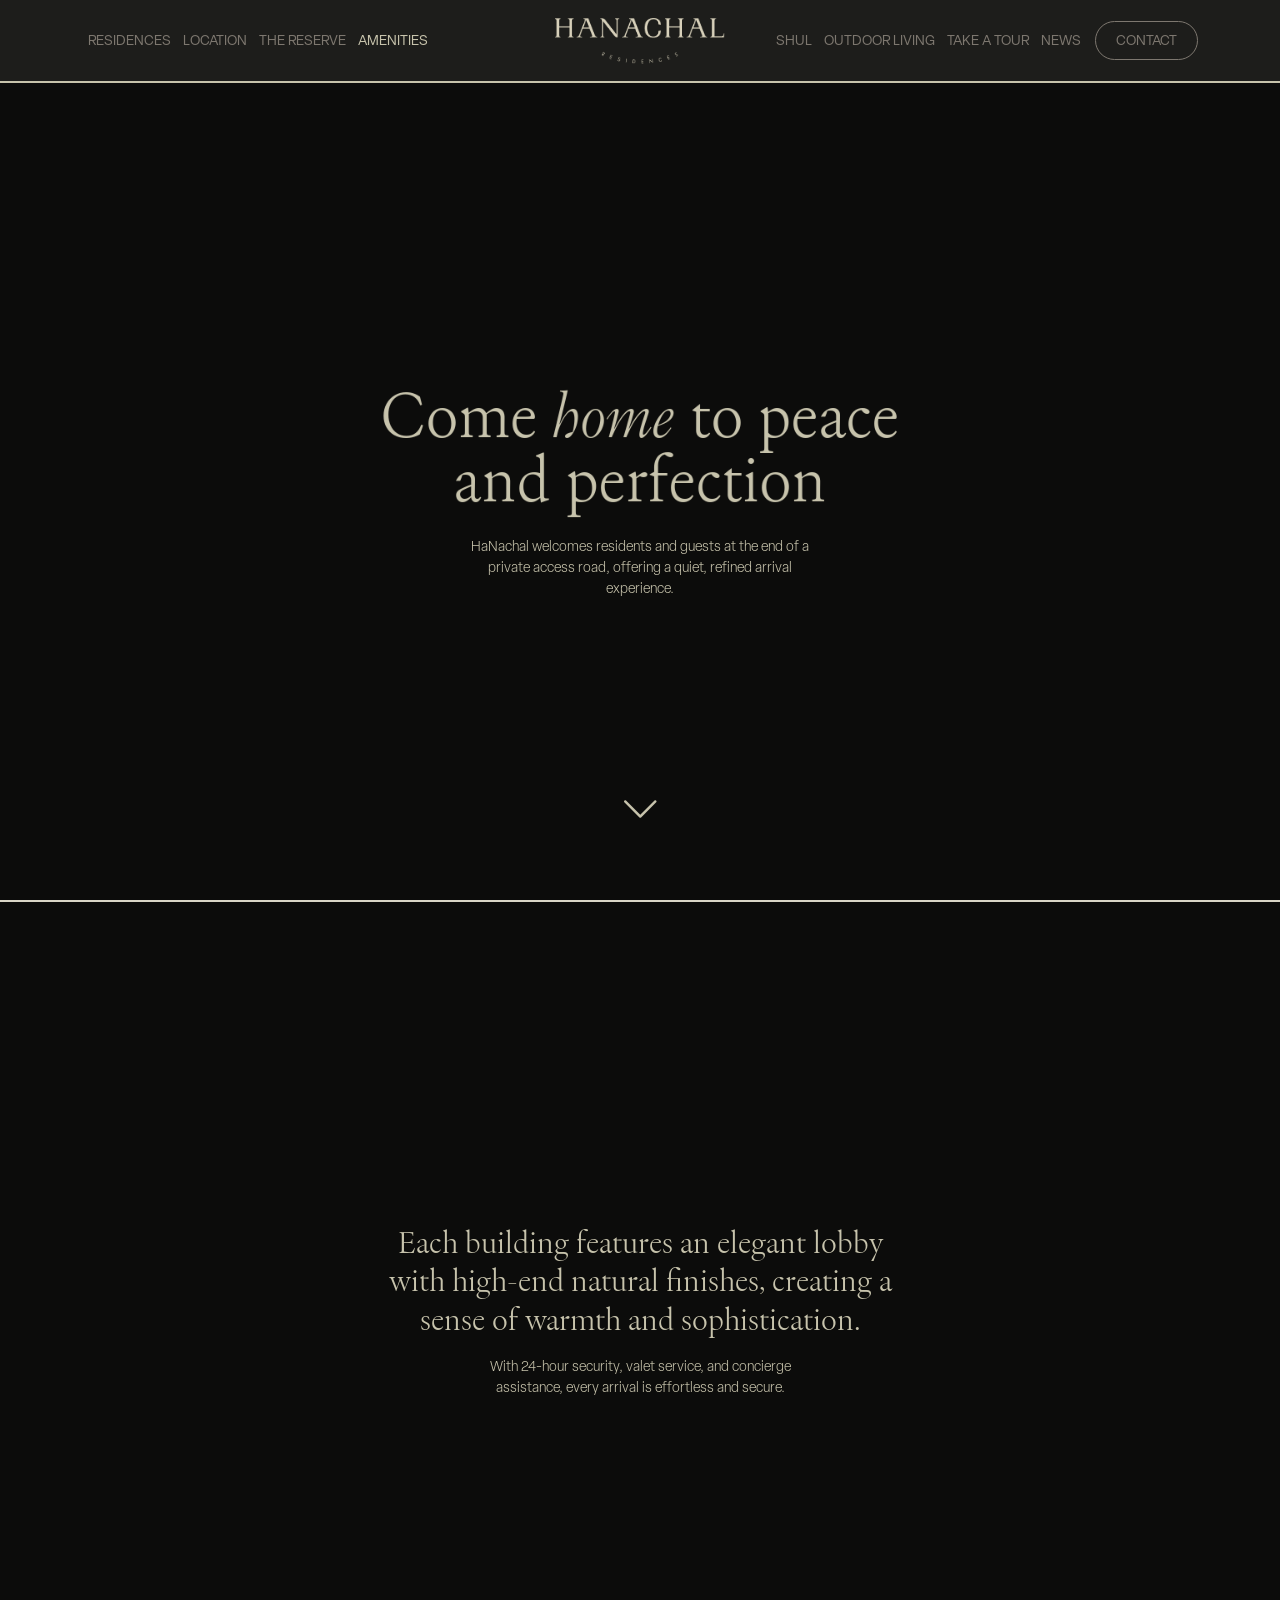
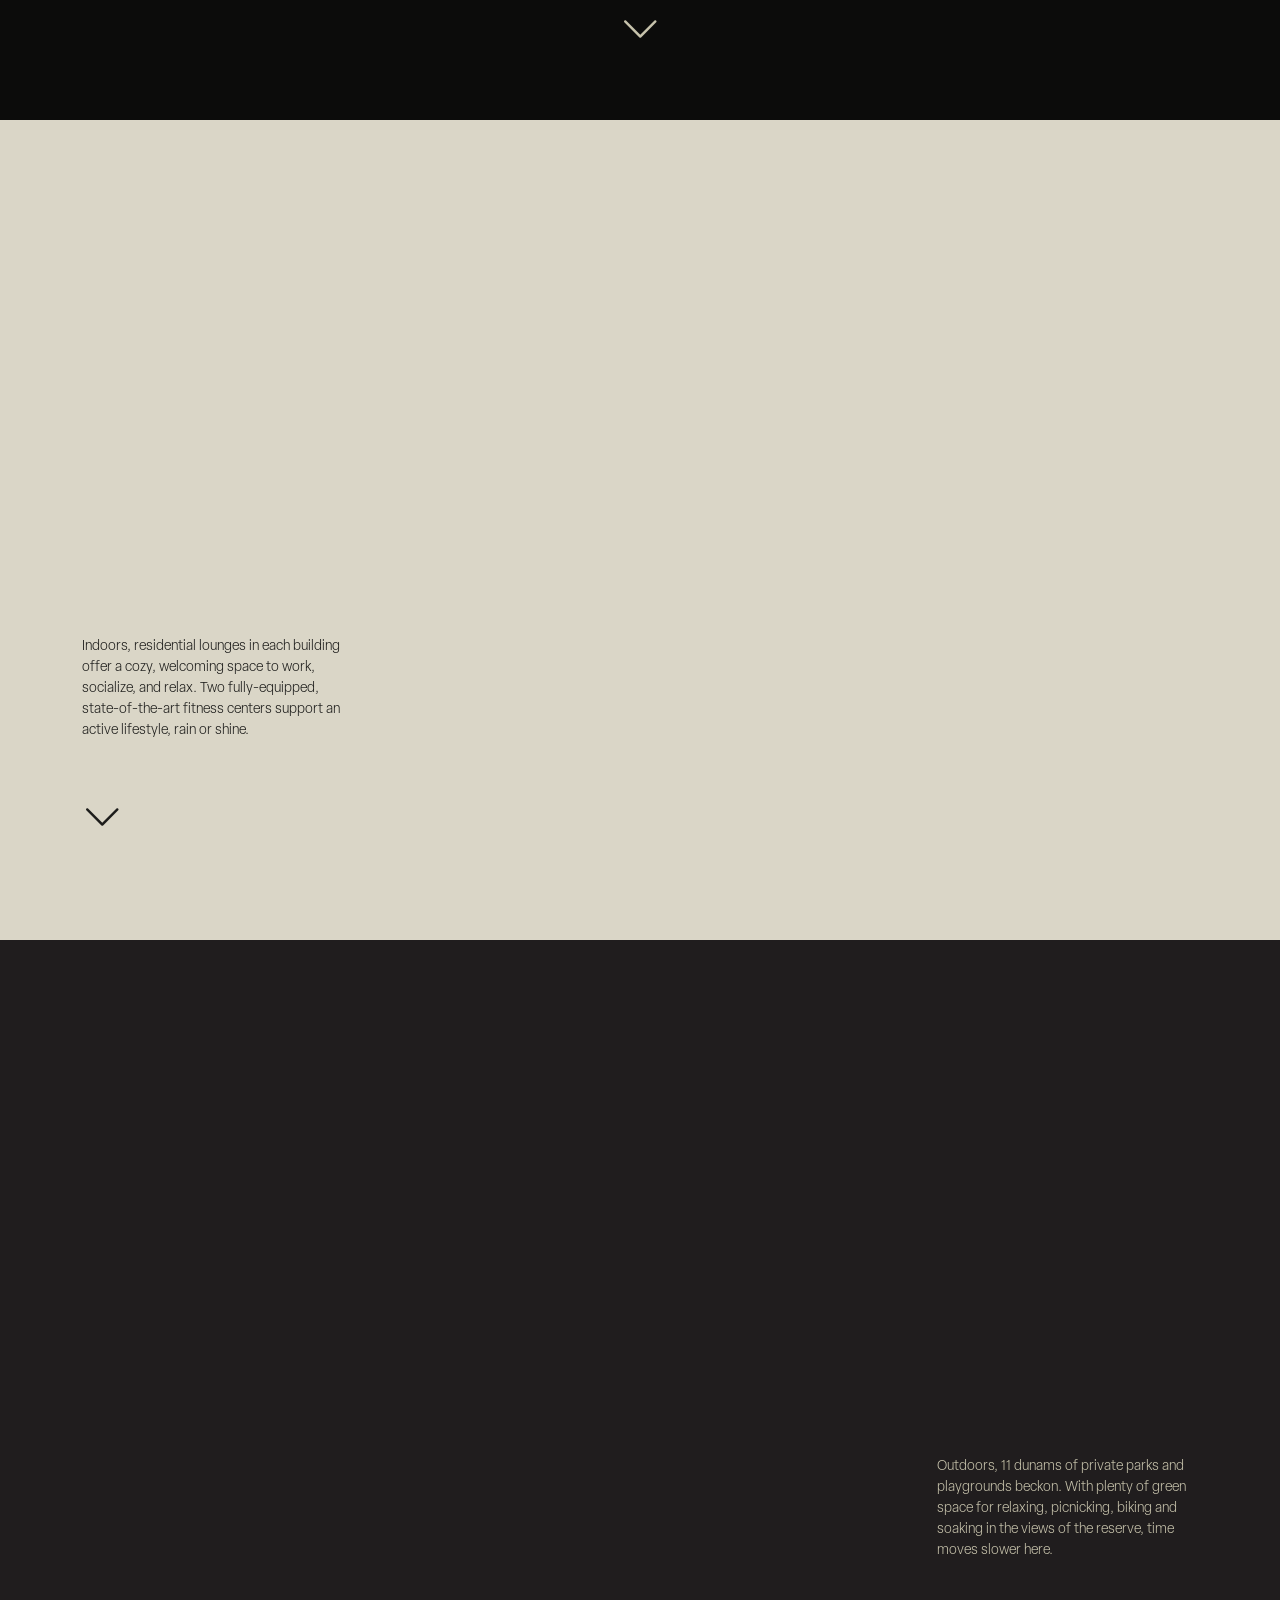
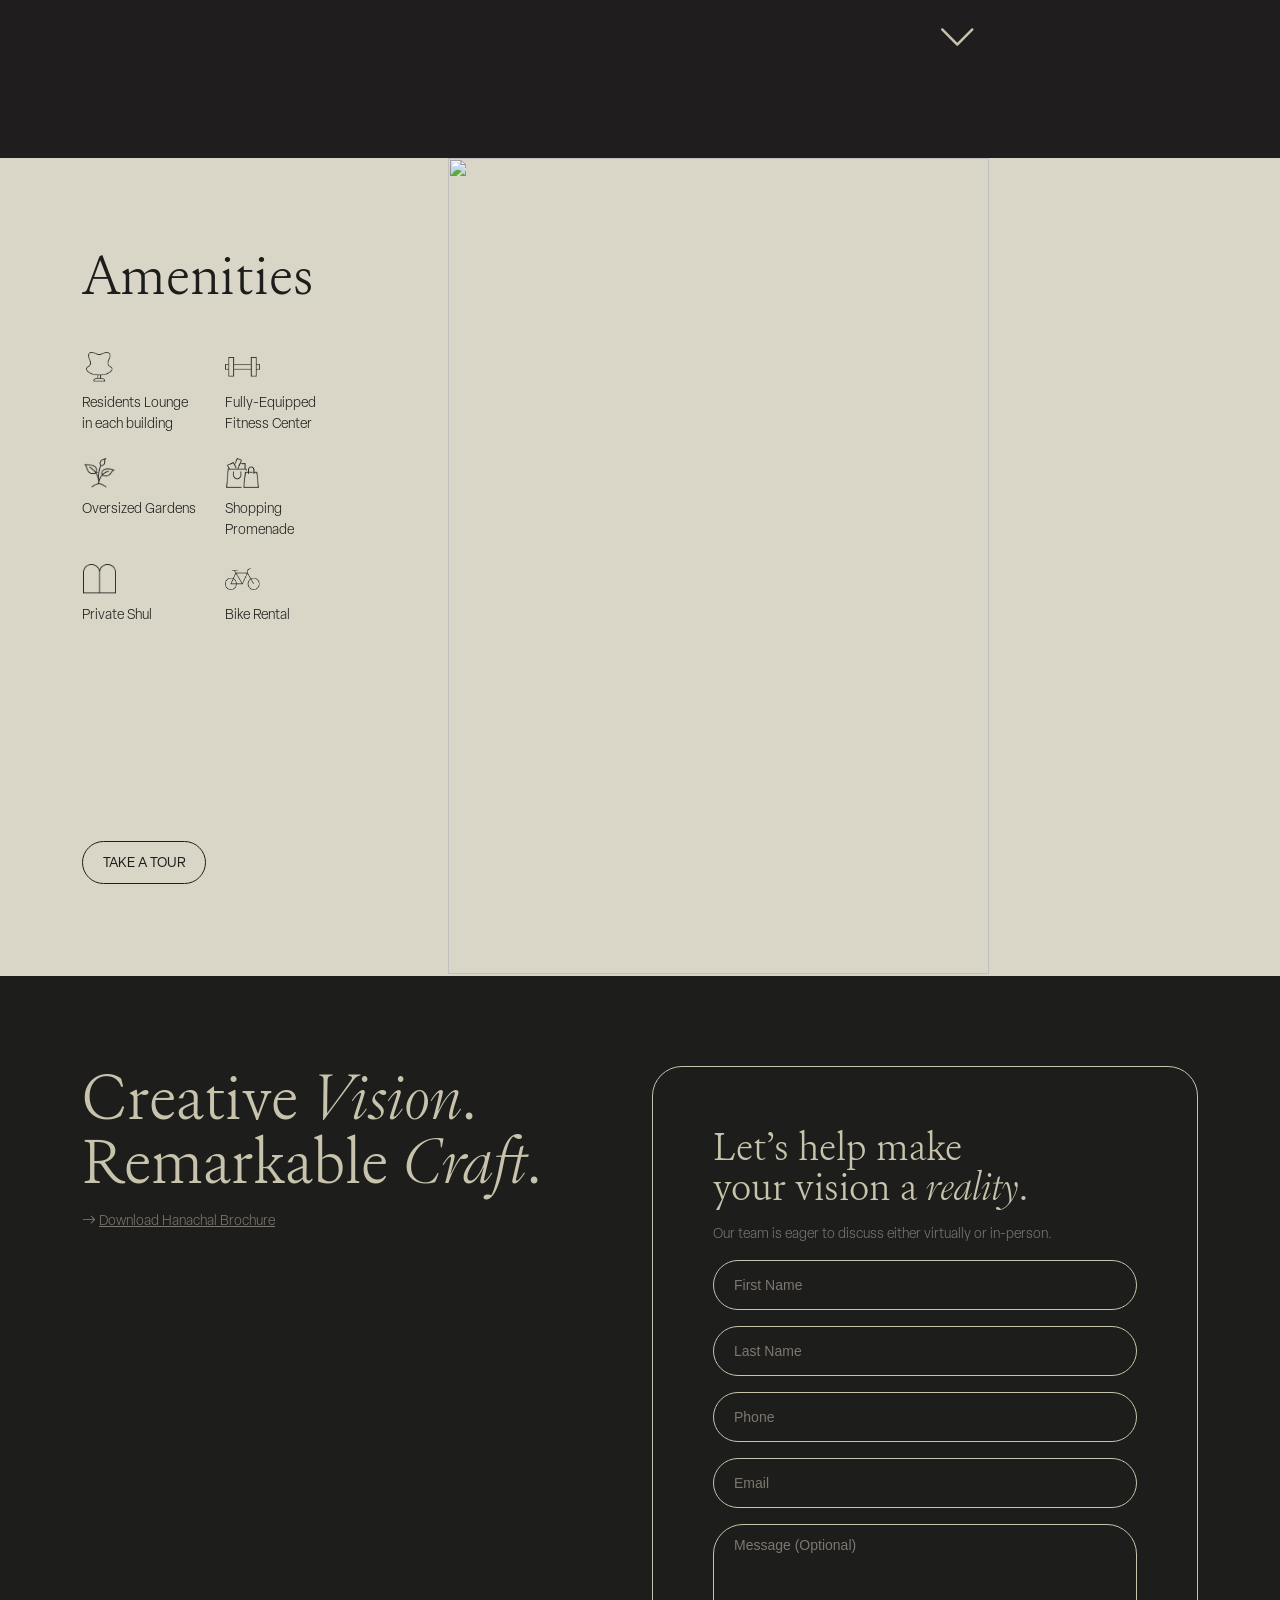
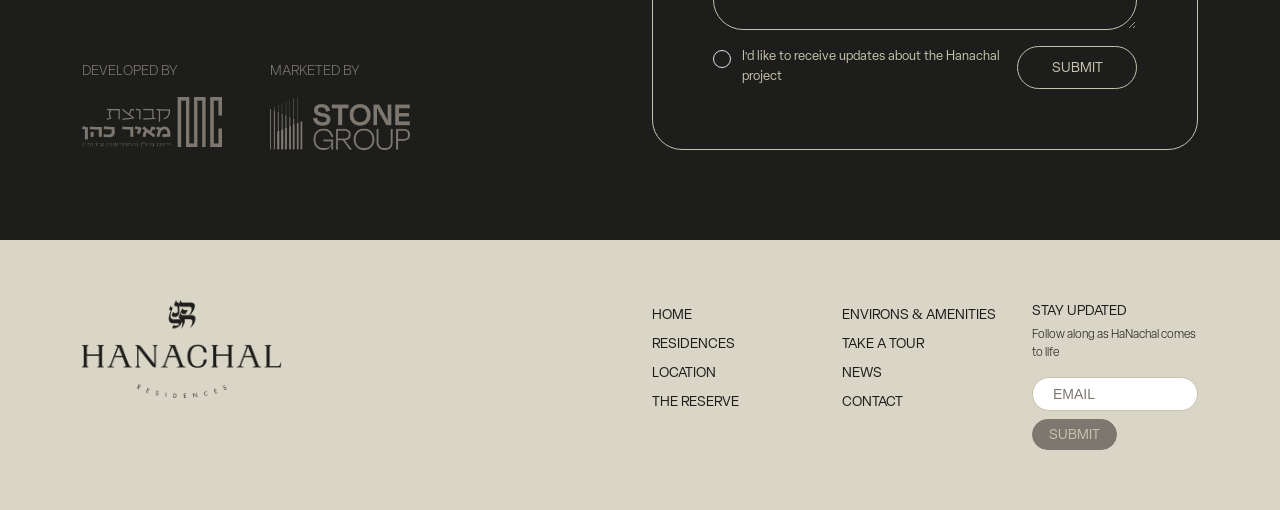
==== commit 97f8f9cb: "Add files via upload" ====
--- a/amenities.html
+++ b/amenities.html
@@ -284,7 +284,7 @@
                     <div class="col-lg-6 d-flex flex-column justify-content-md-between">
                         <div class="">
                             <h1 class="display-3 lh-1 text-color-main mb-3" data-aos="fade-up" data-aos-delay="100">Creative <i>Vision</i>. <br/> Remarkable <i>Craft</i>.</h1>
-                            <p class="" data-aos="fade-up" data-aos-delay="200"><i class="bi bi-arrow-right"></i> <a href="#" class="text-decoration-underline">Download Hanachal Brochure</a></p>
+                            <p class="" data-aos="fade-up" data-aos-delay="200"><i class="bi bi-arrow-right"></i> <a href="https://www.dropbox.com/scl/fi/6wpdez6rwfleefxpwuxk1/Brochure-June-15.pdf?rlkey=28h1a2wkbxvte9krz3fd4m4nb&e=3&dl=1" class="text-decoration-underline">Download Hanachal Brochure</a></p>
                         </div>
 
                         <div class="d-flex gap-5 mt-5">
--- a/css/style.css
+++ b/css/style.css
@@ -1,573 +1,601 @@
-/* @import url('https://fonts.googleapis.com/css2?family=Montserrat:ital,wght@0,100..900;1,100..900&display=swap'); */
-/* @import url('https://fonts.googleapis.com/css2?family=Playfair+Display:ital,wght@0,400..900;1,400..900&display=swap'); */
-/* font-family: "Playfair Display", serif; */
-
-@font-face {
-    font-family: 'Elza';
-    font-weight: 300;
-    src: local('recoleta'), url(../fonts/Elza/ElzaTrial-Light.otf) format('opentype');
-}
-@font-face {
-    font-family: 'Elza';
-    font-weight: 400;
-    src: local('recoleta'), url(../fonts/Elza/ElzaTrial-Regular.otf) format('opentype');
-}
-@font-face {
-    font-family: 'Elza';
-    font-weight: 600;
-    src: local('recoleta'), url(../fonts/Elza/ElzaTrial-Semibold.otf) format('opentype');
-}
-@font-face {
-    font-family: 'Elza';
-    font-weight: 700;
-    src: local('recoleta'), url(../fonts/Elza/ElzaTrial-Bold.otf) format('opentype');
-}
-
-@font-face {
-    font-family: 'EFT_Clinica';
-    font-weight: 300;
-    src: local('recoleta'), url(../fonts/EFT_Clinica_Light_0.ttf) format('opentype');
-}
-
-@font-face {
-    font-family: 'Chassi';
-    font-weight: 300;
-    src: local('recoleta'), url(../fonts/Chassi-SLight.ttf) format('opentype');
-}
-@font-face {
-    font-family: 'Chassi';
-    font-weight: 400;
-    src: local('recoleta'), url(../fonts/Chassi-SRegular.ttf) format('opentype');
-}
-@font-face {
-    font-family: 'Chassi';
-    font-weight: 700;
-    src: local('recoleta'), url(../fonts/Chassi-MBold.ttf) format('opentype');
-}
-
-@font-face {
-    font-family: 'Chassi-M';
-    font-weight: 300;
-    src: local('recoleta'), url(../fonts/Chassi-MLight.ttf) format('opentype');
-}
-
-@font-face {
-    font-family: 'Chassi-italic';
-    font-weight: 300;
-    src: local('recoleta'), url(../fonts/Chassi-MLightItalic.ttf) format('opentype');
-}
-
-
-:root {
-    --primary-color: #C7C3AC;
-    --secondary-color: #7D776F;
-    --background-color: #1D1D1B;
-    --background-color2: #DAD6C7;
-    --background-color3: #35322A;
-    --background-color4: #343432;
-    --background-color5: #201D1E;
-    --text-color: #1D1D1B;
-}
-
-body {
-    font-family: "Elza" !important;
-    background-color: var(--background-color) !important;
-    color: var(--secondary-color) !important;
-}
-
-body p {
-    font-size: .875rem;
-    font-weight: 300;
-    letter-spacing: 1%;
-}
-
-.text-color-main {
-    color: var(--primary-color) !important;
-}
-
-.text-color-brown {
-    color: var(--text-color) !important;
-}
-
-body h1,
-body h2 {
-    font-family: 'Chassi' !important;
-}
-body h1 i,
-body h2 i {
-    font-family: 'Chassi-italic' !important;
-}
-.font-family-1 {
-    font-family: 'Chassi' !important;
-}
-
-.font-family-Chassi-M {
-    font-family: 'Chassi-M' !important;
-}
-
-.font-family-Chassi-italic {
-    font-family: 'Chassi-italic' !important;
-}
-
-.font-family-EFT_Clinica {
-    font-family: 'EFT_Clinica' !important;
-}
-
-.bracket{
-    font-family: serif !important;
-}
-
-body a:hover,
-body a:focus,
-body a {
-    text-decoration: none;
-    color: inherit;
-    cursor: pointer;
-}
-
-body p a:hover {
-    color: var(--primary-color);
-}
-
-.link:hover {
-    color: var(--primary-color);
-}
-
-.fs-12 {
-    font-size: .75rem !important;
-}
-.fs-13 {
-    font-size: .8125rem !important;
-}
-
-.fs-14 {
-    font-size: .875rem !important;
-}
-
-.fs-18 {
-    font-size: 1.125rem !important;
-}
-
-.btn.btn1 {
-    color: var(--primary-color);
-    border: 1px solid var(--primary-color);
-    background: transparent;
-    border-radius: 50px;
-    padding: 10px 20px;
-    display: inline-block;
-    width: auto;
-    min-width: 120px;
-    text-transform: uppercase;
-    font-size: .875rem;
-    letter-spacing: 9%;
-}
-
-.btn.btn1:hover {
-    color: #fff;
-    border-color: #fff;
-}
-
-.btn.btn2 {
-    color: var(--secondary-color);
-    border-color: var(--secondary-color);
-}
-
-.btn.btn2:hover {
-    color: var(--primary-color);
-    border-color: var(--primary-color);
-}
-
-.btn.btn-brown {
-    color: var(--background-color);
-    border-color: var(--text-color);
-}
-
-.btn.btn-brown:hover {
-    color: #000;
-    border-color: #000;
-}
-
-.btn.btn3 {
-    color: var(--primary-color);
-    border-color: var(--secondary-color);
-    background-color: var(--secondary-color);
-}
-
-.btn.btn3:hover {
-    color: var(--primary-color);
-    border-color: var(--background-color);
-    background-color: var(--background-color);
-}
-
-.padding {
-    padding: 90px 3px;
-}
-
-.space-top {
-    margin-top: 82px;
-}
-
-.logo1 {
-    width: 170px;
-}
-
-.logo2 {
-    width: 200px;
-}
-
-.navbar.navbar1 {
-    padding: 20px 3px;
-    border-bottom: 2px solid #C7C3AC;
-    background: var(--background-color);
-    position: fixed;
-    width: 100%;
-    top: 0;
-    left: 0;
-    z-index: 999;
-}
-
-.navbar.navbar1 .nav-link {
-    color: var(--secondary-color);
-    text-transform: uppercase;
-    font-size: .875rem;
-    font-weight: 400;
-    padding: 10px 10px !important;
-    letter-spacing: 10%;
-}
-
-.navbar.navbar1 .nav-link:hover {
-    color: var(--primary-color);
-}
-
-.navbar.navbar1 .nav-link.active {
-    color: var(--primary-color);
-}
-
-.navbar.navbar1 .btn.btn1 {
-    min-width: auto;
-    padding: 8px 20px;
-}
-
-.navbar.navbar1 .btn.btn1.active {
-    color: var(--primary-color);
-    border-color: var(--primary-color);
-}
-
-.navbar.navbar1 .navbar-toggler {
-    border: 0 !important;
-    box-shadow: none !important;
-}
-
-.navbar.navbar1 .navbar-toggler .navbar-toggler-icon {
-    background: url("data:image/svg+xml,%3csvg xmlns='http://www.w3.org/2000/svg' viewBox='0 0 30 30'%3e%3cpath stroke='rgba%28255, 255, 255, 0.75%29' stroke-linecap='round' stroke-miterlimit='10' stroke-width='2' d='M4 7h22M4 15h22M4 23h22'/%3e%3c/svg%3e");
-}
-
-
-.section1 .text {
-    background: rgb(29 29 27 / 70%);
-    background: rgb(0 0 0 / 60%);
-}
-
-.section1 .img1 {
-    height: calc(100vh - 82px);
-    object-fit: cover;
-}
-.section1 .video1 {
-    width: 100%;
-    height: 100%;
-    height: calc(100vh - 82px);
-    object-fit: cover;
-    margin-bottom: -7px;
-}
-
-.section1 .arrow1 {
-    position: absolute;
-    bottom: 60px;
-    font-size: 2.5rem;
-    left: 50%;
-    transform: translateX(-50%);
-}
-
-.section1 .text-width {
-    max-width: 480px;
-}
-
-.form-box {
-    border: 1px solid var(--primary-color);
-    padding: 60px 60px;
-    border-radius: 30px;
-}
-
-.form.form1 .form-control {
-    border: 1px solid var(--primary-color);
-    background: transparent;
-    color: var(--primary-color);
-    height: 50px;
-    border-radius: 30px;
-    box-shadow: none !important;
-    outline: none !important;
-    padding: 10px 20px;
-    font-size: .875rem;
-    /* font-family: Arial, Helvetica, sans-serif; */
-}
-
-.form.form1 .form-control:focus {
-    border-color: #fff;
-}
-
-.form.form1 .form-control::placeholder {
-    color: var(--secondary-color);
-    font-weight: 300;
-}
-
-.form.form1 .form-check-input[type=checkbox] {
-    border-radius: 50%;
-    background-color: transparent;
-    box-shadow: none !important;
-    outline: none !important;
-    width: 18px;
-    height: 18px;
-}
-
-.form.form1 .form-check-input:checked[type=checkbox] {
-    border-color: #fff;
-}
-
-.form.form1 .form-check label.form-check-label {
-    margin-left: 5px;
-    color: var(--primary-color);
-}
-
-.arrow2 {
-    font-size: 2.5rem;
-}
-
-.section2 .img1 {
-    width: 100%;
-}
-.section2 .video {
-    width: 100%;
-}
-.box-1 {
-    border: 2px solid var(--background-color2);
-    border-radius: 30px;
-    padding: 40px;
-    width: 100%;
-    max-width: 380px;
-    background: rgba(0, 0, 0, 0.3);
-    position: relative;
-    margin-bottom: 150px;
-}
-
-.box-1 .img-icon {
-    height: 75px;
-}
-
-.box-1:after {
-    content: '';
-    width: 2px;
-    height: 80px;
-    position: absolute;
-    bottom: -80px;
-    left: 50%;
-    transform: translateX(-50%);
-    background: var(--background-color2);
-}
-
-.box-1:before {
-    content: '';
-    width: 15px;
-    height: 15px;
-    position: absolute;
-    bottom: -95px;
-    left: 50%;
-    transform: translateX(-50%);
-    background: transparent;
-    border-radius: 50%;
-    border: 2px solid var(--background-color2);
-}
-
-.border-btm {
-    border-bottom: 2px solid var(--background-color2) !important;
-}
-
-.letter-spacing-9 {
-    letter-spacing: 9%;
-}
-.letter-spacing-10 {
-    letter-spacing: 10%;
-}
-.letter-spacing-30 {
-    letter-spacing: 30%;
-}
-
-
-.gallery-main-slider {
-    /* height: 620px; */
-    border-radius: 2px;
-    overflow: hidden;
-}
-
-.gallery-main-slider .swiper-slide {
-    background: var(--background-color5);
-    text-align: center;
-}
-
-.gallery-main-slider .swiper-slide img {
-    width: 100%;
-    height: 60vh;
-    object-fit: contain;
-    object-position: center;
-}
-
-.gallery-thumb-slider {
-    height: auto;
-    margin-top: 10px;
-}
-
-.gallery-thumb-slider .swiper-slide {
-    opacity: 1;
-    cursor: pointer;
-    transition: 0.3s;
-    border: 2px solid transparent;
-}
-
-.gallery-thumb-slider .swiper-slide:hover {
-    opacity: 1;
-}
-
-.gallery-thumb-slider .swiper-slide-thumb-active {
-    opacity: 1;
-    border-color: var(--background-color2);
-}
-
-.gallery-thumb-slider img {
-    width: 100%;
-    height: 80px;
-    object-fit: cover;
-}
-
-.gallery-thumb-slider .gallery-thumb-wrapper{
-    position: relative;
-}
-
-.gallery-thumb-slider .thumb-prev,
-.gallery-thumb-slider .thumb-next{
-    width: 42px;
-    height: 42px;
-    border-radius: 50%;
-    background: #201d1e;
-    display: flex;
-    align-items: center;
-    justify-content: center;
-    cursor: pointer;
-    z-index: 10;
-    box-shadow: 0 2px 10px rgba(0,0,0,.15);
-    color: var(--secondary-color);
-    top: 46px;
-}
-
-.gallery-thumb-slider .thumb-prev{
-    left: 10px;
-}
-
-.gallery-thumb-slider .thumb-next{
-    right: 10px;
-}
-
-.gallery-thumb-slider .thumb-prev:after, 
-.gallery-thumb-slider .thumb-next:after {
-    font-size: 20px;
-}
-
-
-.reserve-gallery-section {
-    background: var(--background-color5);
-}
-
-.amenities-box .img-icon {
-    width: 35px;
-    height: 30px;
-    object-fit: contain;
-    margin-bottom: 10px;
-}
-[data-aos] {
-    will-change: transform, opacity;
-}
-
-.bg-video1 {
-    width: 100%;
-    max-height: calc(100vh - 82px);
-    object-fit: cover;
-    margin-bottom: -6px;
-}
-
-.icon-play i {
-    font-size: 14rem;
-}
-
-.scroll-top-btn {
-    position: fixed;
-    right: 25px;
-    bottom: 25px;
-    width: 40px;
-    height: 40px;
-    border: none;
-    border-radius: 50%;
-    background: var(--primary-color);
-    color: var(--text-color);
-    font-size: 16px;
-    cursor: pointer;
-    z-index: 9999;
-    opacity: 0;
-    visibility: hidden;
-    transition: all .3s ease;
-}
-
-.scroll-top-btn.show {
-    opacity: 1;
-    visibility: visible;
-}
-
-.scroll-top-btn:hover {
-    transform: translateY(-3px);
-}
-
-
-
-
-
-
-
-
-
-/* footer */
-.footer-section {
-    background: var(--background-color2);
-    color: var(--text-color);
-    padding: 60px 3px;
-}
-
-.nav1 .nav-link {
-    color: var(--text-color);
-    padding: 4px 0;
-    text-transform: uppercase;
-    font-size: .875rem;
-    letter-spacing: 10%;
-}
-.nav1 .nav-link:hover {
-    color: var(--secondary-color);
-}
-
-.footer-section .form.form1 .form-control {
-    height: 34px;
-    color: var(--text-color);
-    background-color: #fff;
-}
-.footer-section .form.form1 .form-control::placeholder {
-    text-transform: uppercase;
-}
-
-.footer-section .form.form1 .form-control:focus {
-    border-color: var(--text-color);
+/* @import url('https://fonts.googleapis.com/css2?family=Montserrat:ital,wght@0,100..900;1,100..900&display=swap'); */
+/* @import url('https://fonts.googleapis.com/css2?family=Playfair+Display:ital,wght@0,400..900;1,400..900&display=swap'); */
+/* font-family: "Playfair Display", serif; */
+
+@font-face {
+    font-family: 'Elza';
+    font-weight: 300;
+    src: local('recoleta'), url(../fonts/Elza/ElzaTrial-Light.otf) format('opentype');
+}
+@font-face {
+    font-family: 'Elza';
+    font-weight: 400;
+    src: local('recoleta'), url(../fonts/Elza/ElzaTrial-Regular.otf) format('opentype');
+}
+@font-face {
+    font-family: 'Elza';
+    font-weight: 600;
+    src: local('recoleta'), url(../fonts/Elza/ElzaTrial-Semibold.otf) format('opentype');
+}
+@font-face {
+    font-family: 'Elza';
+    font-weight: 700;
+    src: local('recoleta'), url(../fonts/Elza/ElzaTrial-Bold.otf) format('opentype');
+}
+
+@font-face {
+    font-family: 'EFT_Clinica';
+    font-weight: 300;
+    src: local('recoleta'), url(../fonts/EFT_Clinica_Light_0.ttf) format('opentype');
+}
+
+@font-face {
+    font-family: 'Chassi';
+    font-weight: 300;
+    src: local('recoleta'), url(../fonts/Chassi-SLight.ttf) format('opentype');
+}
+@font-face {
+    font-family: 'Chassi';
+    font-weight: 400;
+    src: local('recoleta'), url(../fonts/Chassi-SRegular.ttf) format('opentype');
+}
+@font-face {
+    font-family: 'Chassi';
+    font-weight: 700;
+    src: local('recoleta'), url(../fonts/Chassi-MBold.ttf) format('opentype');
+}
+
+@font-face {
+    font-family: 'Chassi-M';
+    font-weight: 300;
+    src: local('recoleta'), url(../fonts/Chassi-MLight.ttf) format('opentype');
+}
+
+@font-face {
+    font-family: 'Chassi-italic';
+    font-weight: 300;
+    src: local('recoleta'), url(../fonts/Chassi-MLightItalic.ttf) format('opentype');
+}
+
+
+:root {
+    --primary-color: #C7C3AC;
+    --secondary-color: #7D776F;
+    --background-color: #1D1D1B;
+    --background-color2: #DAD6C7;
+    --background-color3: #35322A;
+    --background-color4: #343432;
+    --background-color5: #201D1E;
+    --text-color: #1D1D1B;
+}
+
+body {
+    font-family: "Elza" !important;
+    background-color: var(--background-color) !important;
+    color: var(--secondary-color) !important;
+}
+
+body p {
+    font-size: .875rem;
+    font-weight: 300;
+    letter-spacing: 1%;
+}
+
+.text-color-main {
+    color: var(--primary-color) !important;
+}
+
+.text-color-brown {
+    color: var(--text-color) !important;
+}
+
+body h1,
+body h2 {
+    font-family: 'Chassi' !important;
+}
+body h1 i,
+body h2 i {
+    font-family: 'Chassi-italic' !important;
+}
+.font-family-1 {
+    font-family: 'Chassi' !important;
+}
+
+.font-family-Chassi-M {
+    font-family: 'Chassi-M' !important;
+}
+
+.font-family-Chassi-italic {
+    font-family: 'Chassi-italic' !important;
+}
+
+.font-family-EFT_Clinica {
+    font-family: 'EFT_Clinica' !important;
+}
+
+.bracket{
+    font-family: serif !important;
+}
+
+body a:hover,
+body a:focus,
+body a {
+    text-decoration: none;
+    color: inherit;
+    cursor: pointer;
+}
+
+body p a:hover {
+    color: var(--primary-color);
+}
+
+.link:hover {
+    color: var(--primary-color);
+}
+
+.fs-12 {
+    font-size: .75rem !important;
+}
+.fs-13 {
+    font-size: .8125rem !important;
+}
+
+.fs-14 {
+    font-size: .875rem !important;
+}
+
+.fs-18 {
+    font-size: 1.125rem !important;
+}
+
+.btn.btn1 {
+    color: var(--primary-color);
+    border: 1px solid var(--primary-color);
+    background: transparent;
+    border-radius: 50px;
+    padding: 10px 20px;
+    display: inline-block;
+    width: auto;
+    min-width: 120px;
+    text-transform: uppercase;
+    font-size: .875rem;
+    letter-spacing: 9%;
+}
+
+.btn.btn1:hover {
+    color: #fff;
+    border-color: #fff;
+}
+
+.btn.btn2 {
+    color: var(--secondary-color);
+    border-color: var(--secondary-color);
+}
+
+.btn.btn2:hover {
+    color: var(--primary-color);
+    border-color: var(--primary-color);
+}
+
+.btn.btn-brown {
+    color: var(--background-color);
+    border-color: var(--text-color);
+}
+
+.btn.btn-brown:hover {
+    color: #000;
+    border-color: #000;
+}
+
+.btn.btn3 {
+    color: var(--primary-color);
+    border-color: var(--secondary-color);
+    background-color: var(--secondary-color);
+}
+
+.btn.btn3:hover {
+    color: var(--primary-color);
+    border-color: var(--background-color);
+    background-color: var(--background-color);
+}
+
+.padding {
+    padding: 90px 3px;
+}
+
+.space-top {
+    margin-top: 82px;
+}
+
+.logo1 {
+    width: 170px;
+}
+
+.logo2 {
+    width: 200px;
+}
+
+.navbar.navbar1 {
+    padding: 20px 3px;
+    border-bottom: 2px solid #C7C3AC;
+    background: var(--background-color);
+    position: fixed;
+    width: 100%;
+    top: 0;
+    left: 0;
+    z-index: 999;
+}
+
+.navbar.navbar1 .nav-link {
+    color: var(--secondary-color);
+    text-transform: uppercase;
+    font-size: .875rem;
+    font-weight: 400;
+    padding: 10px 10px !important;
+    letter-spacing: 10%;
+}
+
+.navbar.navbar1 .nav-link:hover {
+    color: var(--primary-color);
+}
+
+.navbar.navbar1 .nav-link.active {
+    color: var(--primary-color);
+}
+
+.navbar.navbar1 .btn.btn1 {
+    min-width: auto;
+    padding: 8px 20px;
+}
+
+.navbar.navbar1 .btn.btn1.active {
+    color: var(--primary-color);
+    border-color: var(--primary-color);
+}
+
+.navbar.navbar1 .navbar-toggler {
+    border: 0 !important;
+    box-shadow: none !important;
+}
+
+.navbar.navbar1 .navbar-toggler .navbar-toggler-icon {
+    background: url("data:image/svg+xml,%3csvg xmlns='http://www.w3.org/2000/svg' viewBox='0 0 30 30'%3e%3cpath stroke='rgba%28255, 255, 255, 0.75%29' stroke-linecap='round' stroke-miterlimit='10' stroke-width='2' d='M4 7h22M4 15h22M4 23h22'/%3e%3c/svg%3e");
+}
+
+
+.section1 .text {
+    background: rgb(29 29 27 / 70%);
+    background: rgb(0 0 0 / 60%);
+}
+
+.section1 .img1 {
+    height: calc(100vh - 82px);
+    object-fit: cover;
+}
+.section1 .video1 {
+    width: 100%;
+    height: 100%;
+    height: calc(100vh - 82px);
+    object-fit: cover;
+    margin-bottom: -7px;
+}
+
+.section1 .arrow1 {
+    position: absolute;
+    bottom: 60px;
+    font-size: 2.5rem;
+    left: 50%;
+    transform: translateX(-50%);
+}
+
+.section1 .text-width {
+    max-width: 480px;
+}
+
+.form-box {
+    border: 1px solid var(--primary-color);
+    padding: 60px 60px;
+    border-radius: 30px;
+}
+
+.form.form1 .form-control {
+    border: 1px solid var(--primary-color);
+    background: transparent;
+    color: var(--primary-color);
+    height: 50px;
+    border-radius: 30px;
+    box-shadow: none !important;
+    outline: none !important;
+    padding: 10px 20px;
+    font-size: .875rem;
+    font-family: Arial, Helvetica, sans-serif;
+}
+
+.form.form1 .form-control:focus {
+    border-color: #fff;
+}
+
+.form.form1 .form-control::placeholder {
+    color: var(--secondary-color);
+    font-weight: 300;
+}
+
+.form.form1 .form-check-input[type=checkbox] {
+    border-radius: 50%;
+    background-color: transparent;
+    box-shadow: none !important;
+    outline: none !important;
+    width: 18px;
+    height: 18px;
+}
+
+.form.form1 .form-check-input:checked[type=checkbox] {
+    border-color: #fff;
+}
+
+.form.form1 .form-check label.form-check-label {
+    margin-left: 5px;
+    color: var(--primary-color);
+}
+
+.arrow2 {
+    font-size: 2.5rem;
+}
+
+.section2 .img1 {
+    width: 100%;
+}
+.section2 .video {
+    width: 100%;
+}
+.box-1 {
+    border: 2px solid var(--background-color2);
+    border-radius: 30px;
+    padding: 40px;
+    width: 100%;
+    max-width: 380px;
+    background: rgba(0, 0, 0, 0.3);
+    position: relative;
+    margin-bottom: 150px;
+}
+
+.box-1 .img-icon {
+    height: 75px;
+}
+
+.box-1:after {
+    content: '';
+    width: 2px;
+    height: 80px;
+    position: absolute;
+    bottom: -80px;
+    left: 50%;
+    transform: translateX(-50%);
+    background: var(--background-color2);
+}
+
+.box-1:before {
+    content: '';
+    width: 15px;
+    height: 15px;
+    position: absolute;
+    bottom: -95px;
+    left: 50%;
+    transform: translateX(-50%);
+    background: transparent;
+    border-radius: 50%;
+    border: 2px solid var(--background-color2);
+}
+
+.border-btm {
+    border-bottom: 2px solid var(--background-color2) !important;
+}
+
+.letter-spacing-9 {
+    letter-spacing: 9%;
+}
+.letter-spacing-10 {
+    letter-spacing: 10%;
+}
+.letter-spacing-30 {
+    letter-spacing: 30%;
+}
+
+
+.gallery-main-slider {
+    /* height: 620px; */
+    border-radius: 2px;
+    overflow: hidden;
+}
+
+.gallery-main-slider .swiper-slide {
+    background: var(--background-color5);
+    text-align: center;
+}
+
+.gallery-main-slider .swiper-slide img {
+    width: 100%;
+    height: 60vh;
+    object-fit: contain;
+    object-position: center;
+}
+
+.gallery-thumb-slider {
+    height: auto;
+    margin-top: 10px;
+}
+
+.gallery-thumb-slider .swiper-slide {
+    opacity: 1;
+    cursor: pointer;
+    transition: 0.3s;
+    border: 2px solid transparent;
+}
+
+.gallery-thumb-slider .swiper-slide:hover {
+    opacity: 1;
+}
+
+.gallery-thumb-slider .swiper-slide-thumb-active {
+    opacity: 1;
+    border-color: var(--background-color2);
+}
+
+.gallery-thumb-slider img {
+    width: 100%;
+    height: 80px;
+    object-fit: cover;
+}
+
+.gallery-thumb-slider .gallery-thumb-wrapper{
+    position: relative;
+}
+
+.gallery-thumb-slider .thumb-prev,
+.gallery-thumb-slider .thumb-next{
+    width: 42px;
+    height: 42px;
+    border-radius: 50%;
+    background: #201d1e;
+    display: flex;
+    align-items: center;
+    justify-content: center;
+    cursor: pointer;
+    z-index: 10;
+    box-shadow: 0 2px 10px rgba(0,0,0,.15);
+    color: var(--secondary-color);
+    top: 46px;
+}
+
+.gallery-thumb-slider .thumb-prev{
+    left: 10px;
+}
+
+.gallery-thumb-slider .thumb-next{
+    right: 10px;
+}
+
+.gallery-thumb-slider .thumb-prev:after, 
+.gallery-thumb-slider .thumb-next:after {
+    font-size: 20px;
+}
+
+.gallery-main-slider .thumb-prev,
+.gallery-main-slider .thumb-next{
+    width: 42px;
+    height: 42px;
+    border-radius: 50%;
+    background: var(--primary-color);
+    display: flex;
+    align-items: center;
+    justify-content: center;
+    cursor: pointer;
+    z-index: 10;
+    box-shadow: 0 2px 10px rgba(0,0,0,.15);
+    color: var(--secondary-color);
+}
+
+.gallery-main-slider .thumb-prev{
+    left: 10px;
+}
+
+.gallery-main-slider .thumb-next{
+    right: 10px;
+}
+
+.gallery-main-slider .thumb-prev:after, 
+.gallery-main-slider .thumb-next:after {
+    font-size: 20px;
+}
+
+
+.reserve-gallery-section {
+    background: var(--background-color5);
+}
+
+.amenities-box .img-icon {
+    width: 35px;
+    height: 30px;
+    object-fit: contain;
+    margin-bottom: 10px;
+}
+[data-aos] {
+    will-change: transform, opacity;
+}
+
+.bg-video1 {
+    width: 100%;
+    max-height: calc(100vh - 82px);
+    object-fit: cover;
+    margin-bottom: -6px;
+}
+
+.icon-play i {
+    font-size: 14rem;
+}
+
+.scroll-top-btn {
+    position: fixed;
+    right: 25px;
+    bottom: 25px;
+    width: 40px;
+    height: 40px;
+    border: none;
+    border-radius: 50%;
+    background: var(--primary-color);
+    color: var(--text-color);
+    font-size: 16px;
+    cursor: pointer;
+    z-index: 9999;
+    opacity: 0;
+    visibility: hidden;
+    transition: all .3s ease;
+}
+
+.scroll-top-btn.show {
+    opacity: 1;
+    visibility: visible;
+}
+
+.scroll-top-btn:hover {
+    transform: translateY(-3px);
+}
+
+
+
+
+
+
+
+
+
+/* footer */
+.footer-section {
+    background: var(--background-color2);
+    color: var(--text-color);
+    padding: 60px 3px;
+}
+
+.nav1 .nav-link {
+    color: var(--text-color);
+    padding: 4px 0;
+    text-transform: uppercase;
+    font-size: .875rem;
+    letter-spacing: 10%;
+}
+.nav1 .nav-link:hover {
+    color: var(--secondary-color);
+}
+
+.footer-section .form.form1 .form-control {
+    height: 34px;
+    color: var(--text-color);
+    background-color: #fff;
+}
+.footer-section .form.form1 .form-control::placeholder {
+    text-transform: uppercase;
+}
+
+.footer-section .form.form1 .form-control:focus {
+    border-color: var(--text-color);
 }
--- a/css/responsive.css
+++ b/css/responsive.css
@@ -1,129 +1,135 @@
-
-@media (min-width: 992px) {
-    .navbar.navbar1 .navbar-brand {
-        position: absolute;
-        top: 50%;
-        left: 50%;
-        transform: translate(-50%, -50%);
-    }
-    .section2 {
-        height: 100vh;
-        min-height: 500px;
-    }
-    .section2 .img1{
-        position: absolute;
-        right: 0;
-        top: 0;
-        width: 65%;
-        height: 100%;
-        object-fit: cover;
-    }
-    .section2 .img1.left{
-        left: 0;
-        right: auto;
-    }
-
-    .section2 .img1.small{
-        width: 60%;
-    }
-    body.scroll-body {
-        overflow: hidden;
-        scroll-behavior: smooth;
-    }
-    
-}
-
-@media (min-width: 1921px) {
-    .section2 .img1 {
-        width: 60%;
-    }
-    .section2 .img1.small {
-        width: 58%;
-    }
-}
-
-@media (max-width: 1399px) {
-    /* .space-top{
-        margin-top: 132px;
-    } */
-    .navbar.navbar1 .nav-link {
-        font-size: .875rem;
-        padding: 10px 6px !important;
-    }
-    .navbar.navbar1 .btn.btn1 {
-        font-size: .875rem;
-        padding: 8px 20px;
-    }
-}
-
-@media (max-width: 1199px) {
-    .space-top{
-        margin-top: 80px;
-    }
-    .logo1 {
-        width: 150px;
-    }
-    .navbar.navbar1 .nav-link {
-        font-size: .75rem;
-        padding: 10px 5px !important;
-    }
-    .navbar.navbar1 .btn.btn1 {
-        padding: 8px 15px;
-    }
-
-}
-
-@media (max-width: 991px) {
-    .space-top{
-        margin-top: 84px;
-    }
-    .logo1 {
-        width: 120px;
-    }
-    .logo2 {
-        width: 150px;
-    }
-    .navbar.navbar1 {
-        padding: 20px 3px;
-    }
-
-    .padding {
-        padding: 60px 3px;
-    }
-    
-
-}
-
-@media (max-width: 767px) {
-    .gallery-main-slider .swiper-slide img {
-        height: 50vh;
-    }
-}
-
-@media (max-width: 575px) {
-    .form-box {
-        padding: 40px 24px;
-    }
-    .section1 .arrow1 {
-        bottom: 50px;
-    }
-    .box-1 {
-        padding: 24px;
-    }
-    .gallery-thumb-slider img {
-        height: 50px;
-    }
-    .icon-play i {
-        font-size: 8rem;
-    }
-    .gallery-thumb-slider .thumb-prev, .gallery-thumb-slider .thumb-next {
-        width: 30px;
-        height: 30px;
-        top: 33px;
-    }
-
-    .gallery-thumb-slider .thumb-prev:after, 
-    .gallery-thumb-slider .thumb-next:after {
-        font-size: 16px;
-    }
+
+@media (min-width: 992px) {
+    .navbar.navbar1 .navbar-brand {
+        position: absolute;
+        top: 50%;
+        left: 50%;
+        transform: translate(-50%, -50%);
+    }
+    .section2 {
+        height:calc(100vh - 82px);
+        min-height: 500px;
+    }
+    .section2 .img1{
+        position: absolute;
+        right: 0;
+        top: 0;
+        width: 65%;
+        height: 100%;
+        object-fit: cover;
+    }
+    .section2 .img1.left{
+        left: 0;
+        right: auto;
+    }
+
+    .section2 .img1.small{
+        width: 60%;
+    }
+    body.scroll-body {
+        overflow: hidden;
+        scroll-behavior: smooth;
+    }
+    .scroll-top-btn {
+        bottom: 55px;
+    }
+    
+}
+
+@media (min-width: 1921px) {
+    .section2 .img1 {
+        width: 60%;
+    }
+    .section2 .img1.small {
+        width: 58%;
+    }
+}
+
+@media (max-width: 1399px) {
+    /* .space-top{
+        margin-top: 132px;
+    } */
+    .navbar.navbar1 .nav-link {
+        font-size: .875rem;
+        padding: 10px 6px !important;
+    }
+    .navbar.navbar1 .btn.btn1 {
+        font-size: .875rem;
+        padding: 8px 20px;
+    }
+}
+
+@media (max-width: 1199px) {
+    .space-top{
+        margin-top: 80px;
+    }
+    .logo1 {
+        width: 150px;
+    }
+    .navbar.navbar1 .nav-link {
+        font-size: .75rem;
+        padding: 10px 5px !important;
+    }
+    .navbar.navbar1 .btn.btn1 {
+        padding: 8px 15px;
+    }
+
+}
+
+@media (max-width: 991px) {
+    .space-top{
+        margin-top: 84px;
+    }
+    .logo1 {
+        width: 120px;
+    }
+    .logo2 {
+        width: 150px;
+    }
+    .navbar.navbar1 {
+        padding: 20px 3px;
+    }
+
+    .padding {
+        padding: 60px 3px;
+    }
+    
+
+}
+
+@media (max-width: 767px) {
+    .gallery-main-slider .swiper-slide img {
+        height: 50vh;
+    }
+}
+
+@media (max-width: 575px) {
+    .form-box {
+        padding: 40px 24px;
+    }
+    .section1 .arrow1 {
+        bottom: 50px;
+    }
+    .box-1 {
+        padding: 24px;
+    }
+    .gallery-thumb-slider img {
+        height: 50px;
+    }
+    .icon-play i {
+        font-size: 8rem;
+    }
+    .gallery-thumb-slider .thumb-prev, .gallery-thumb-slider .thumb-next {
+        width: 30px;
+        height: 30px;
+        top: 33px;
+    }
+
+    .gallery-thumb-slider .thumb-prev:after, 
+    .gallery-thumb-slider .thumb-next:after {
+        font-size: 16px;
+    }
+    .icon-play i{
+        visibility: hidden !important;
+    }
 }
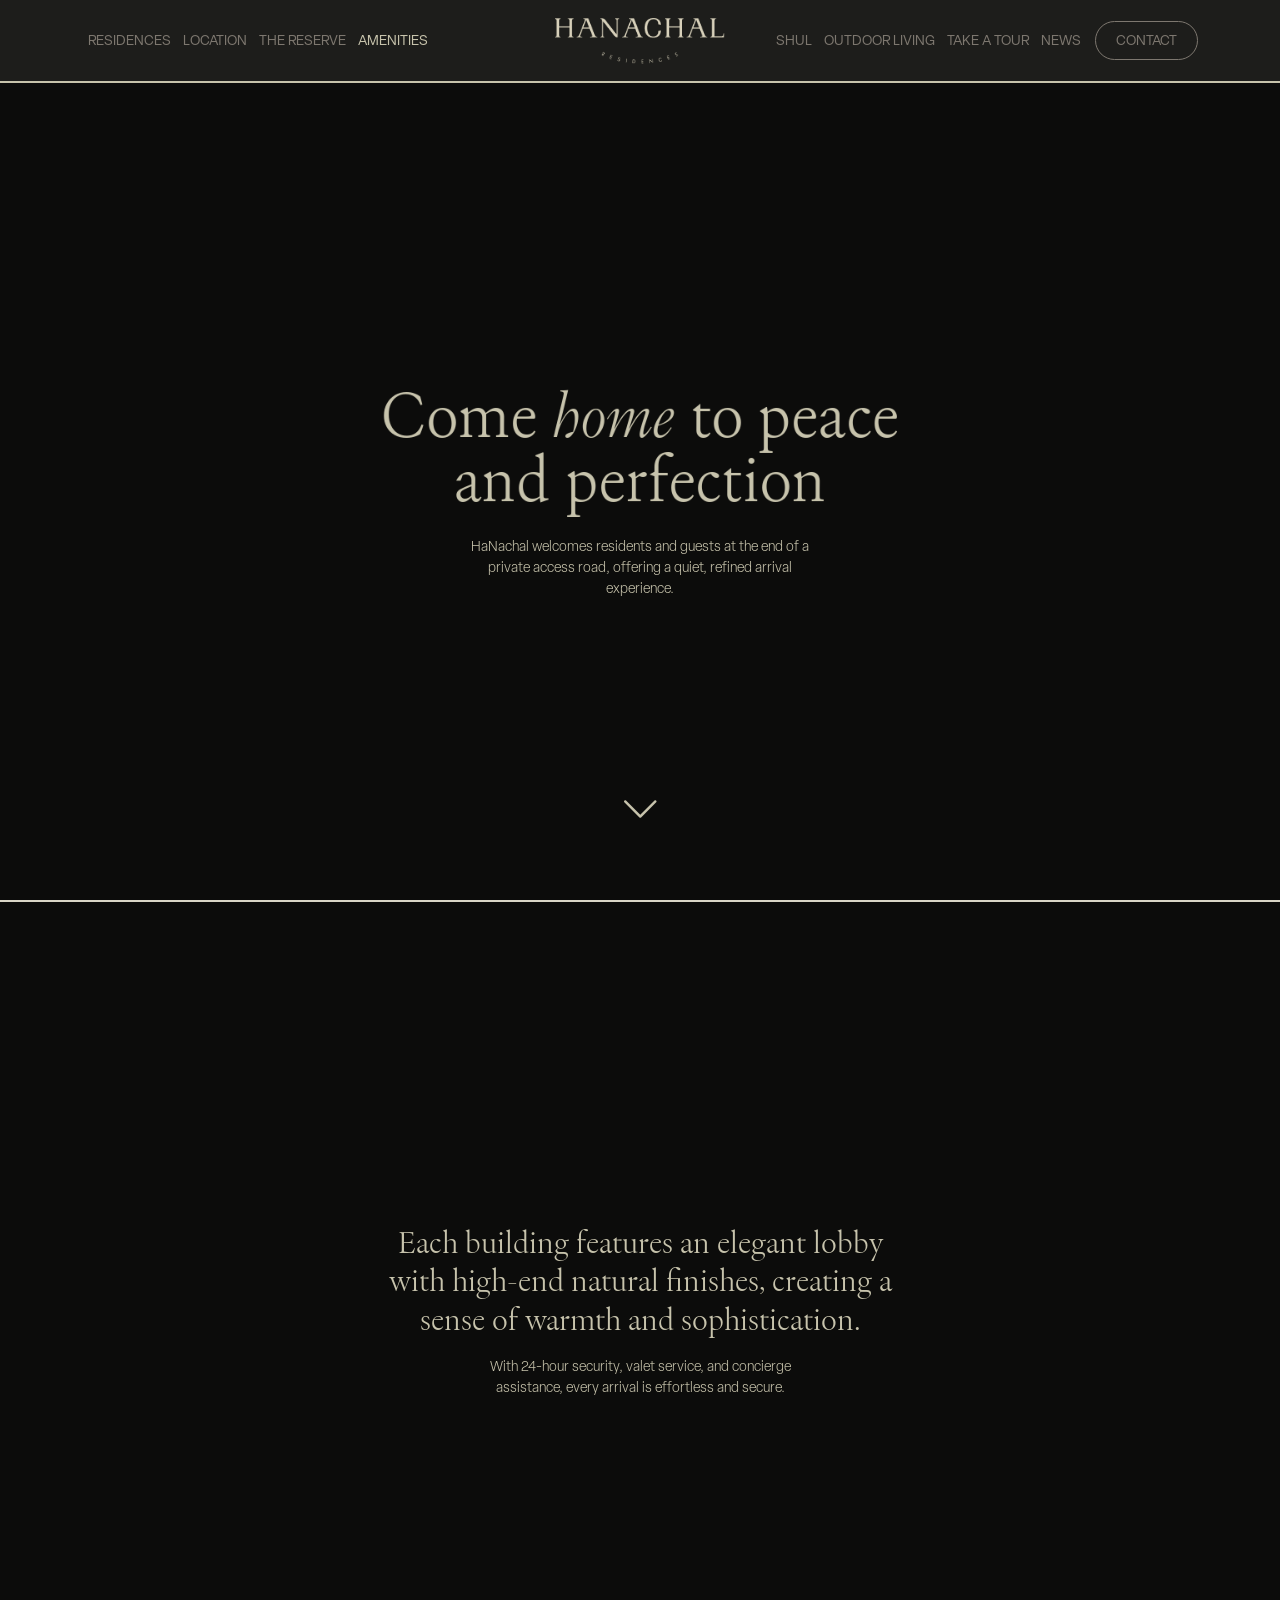
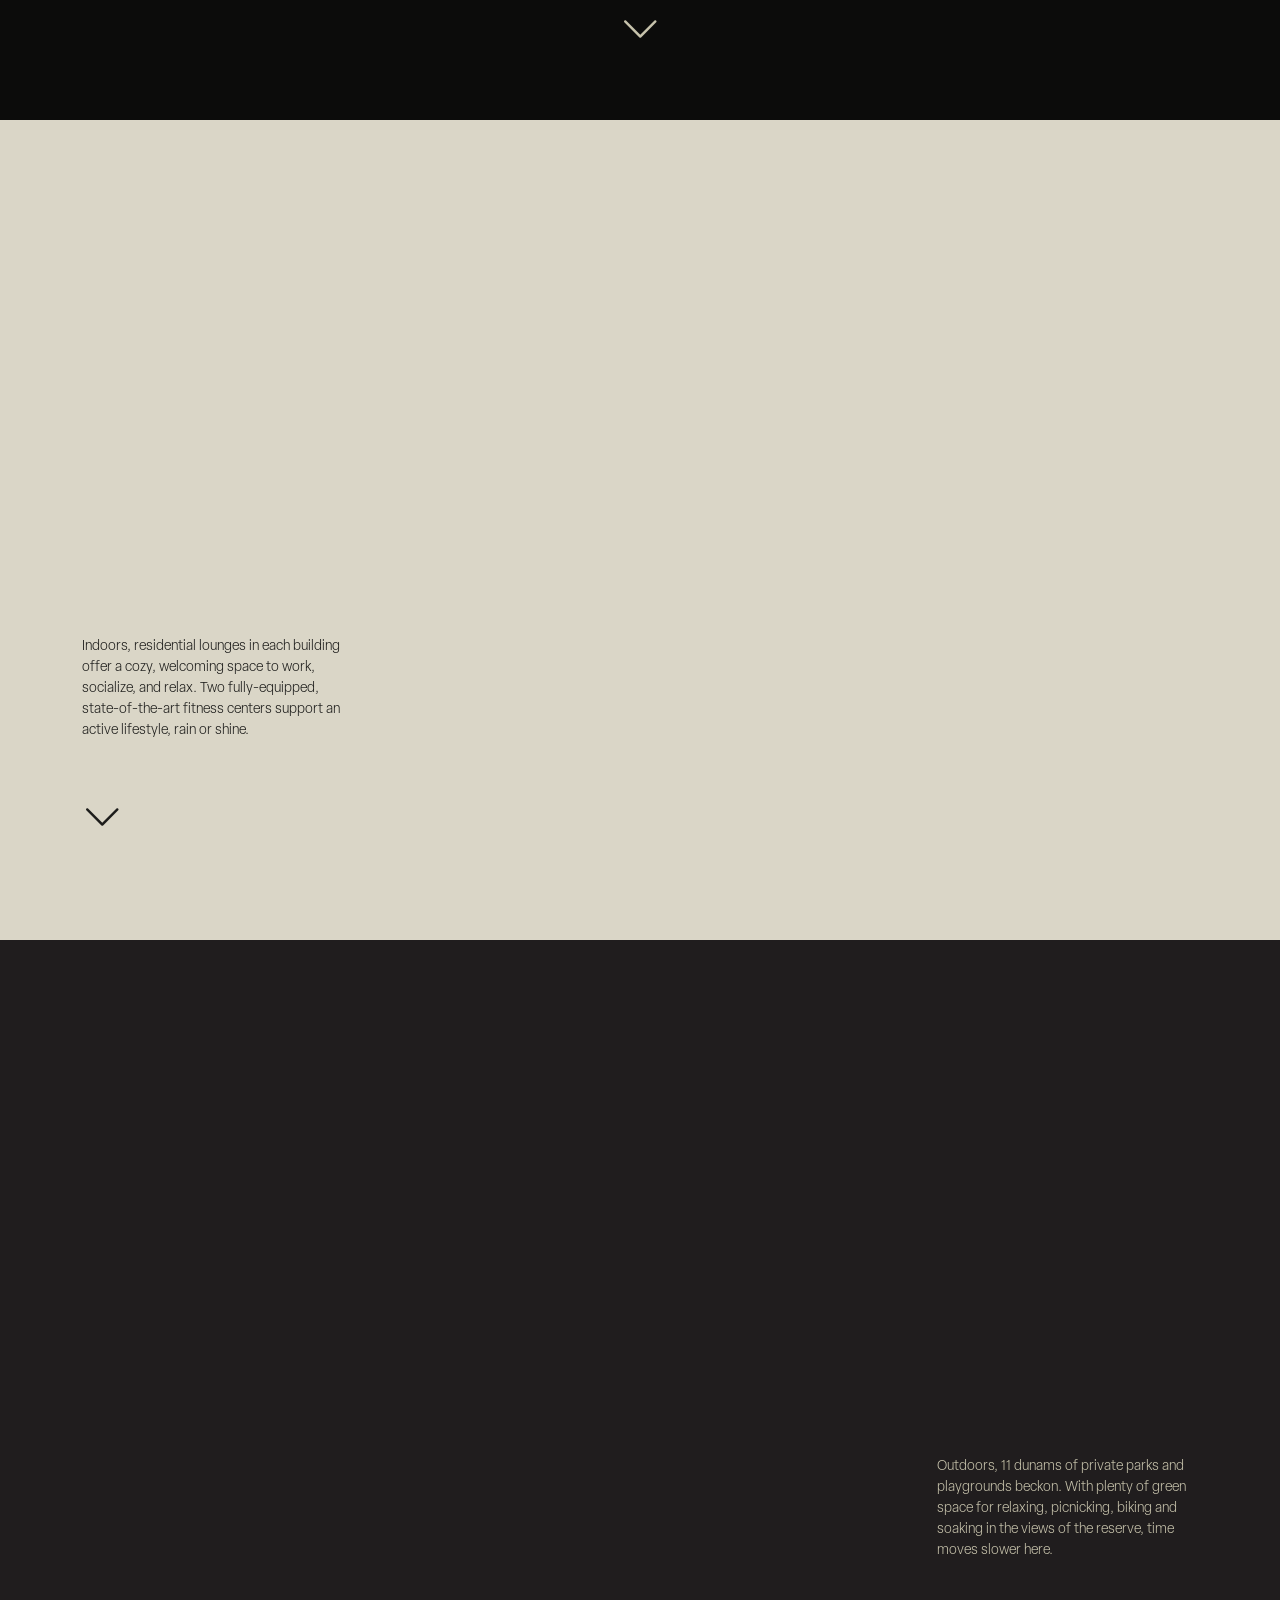
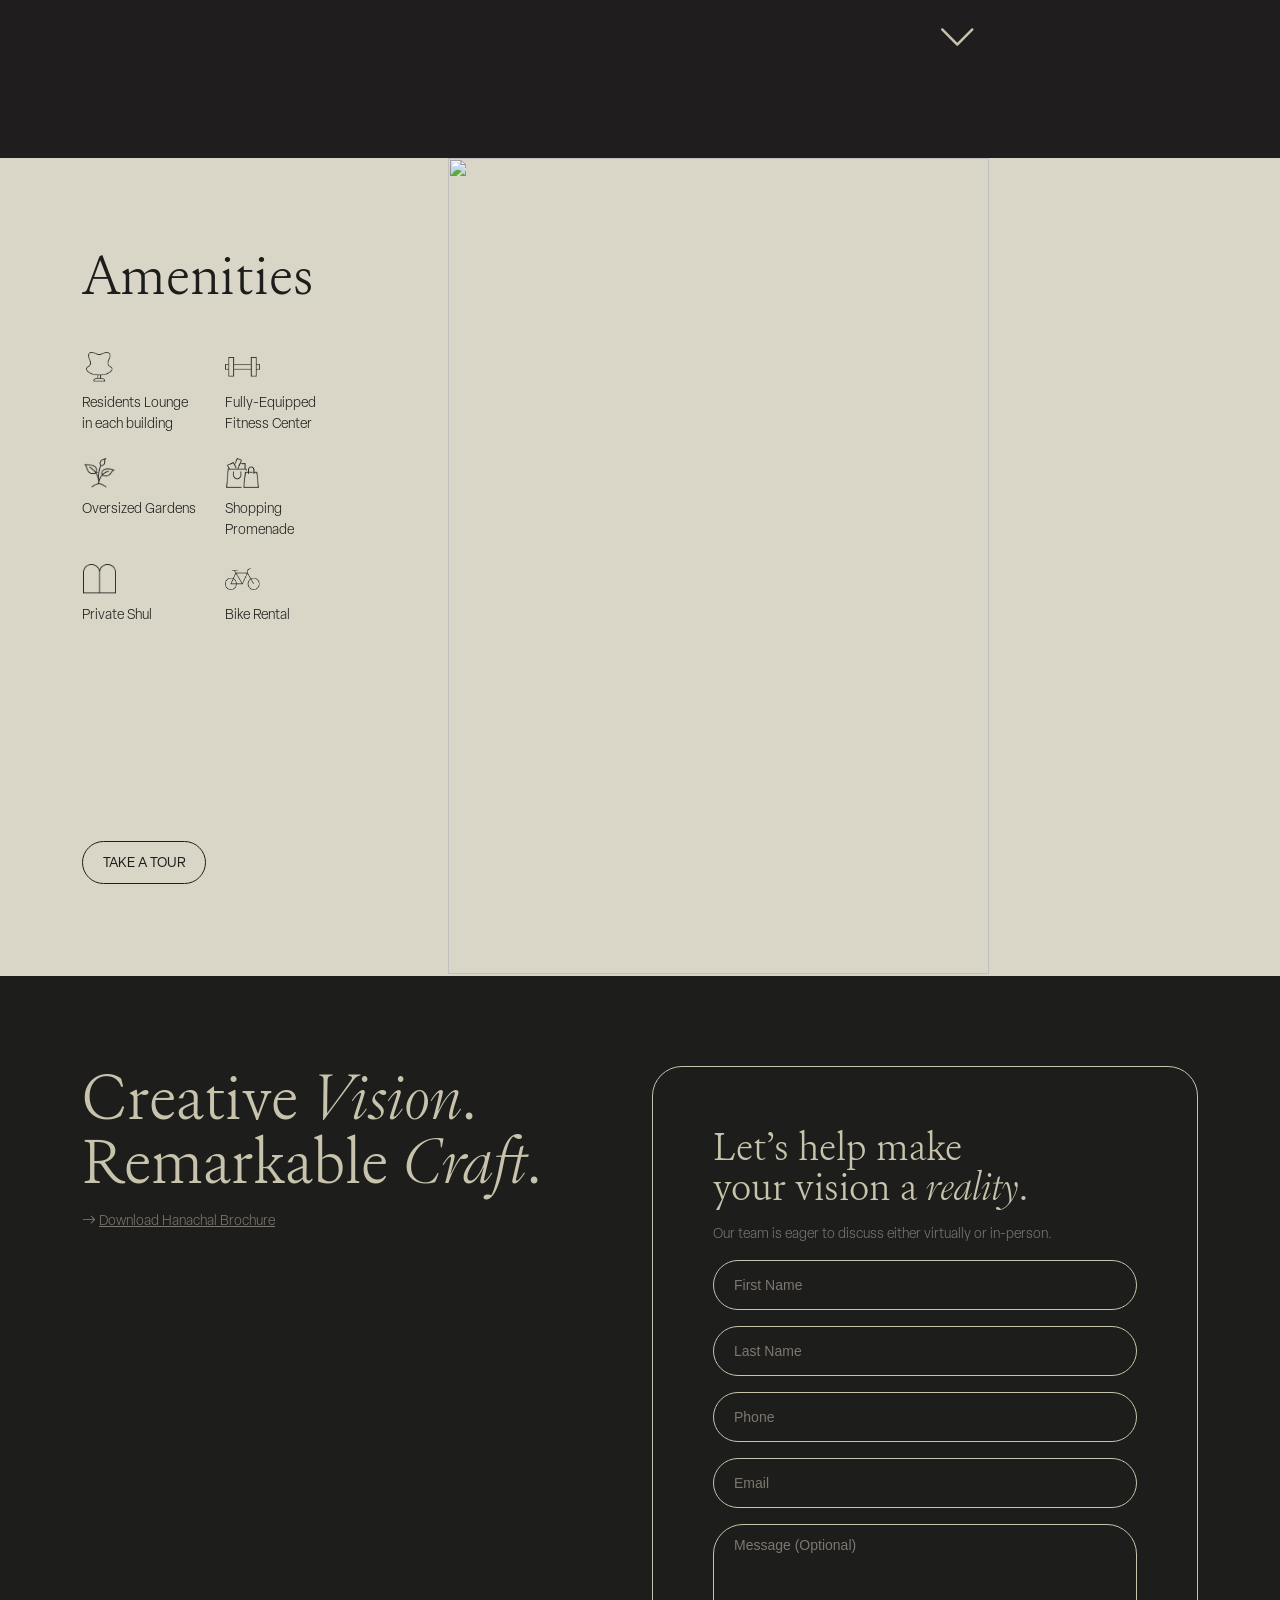
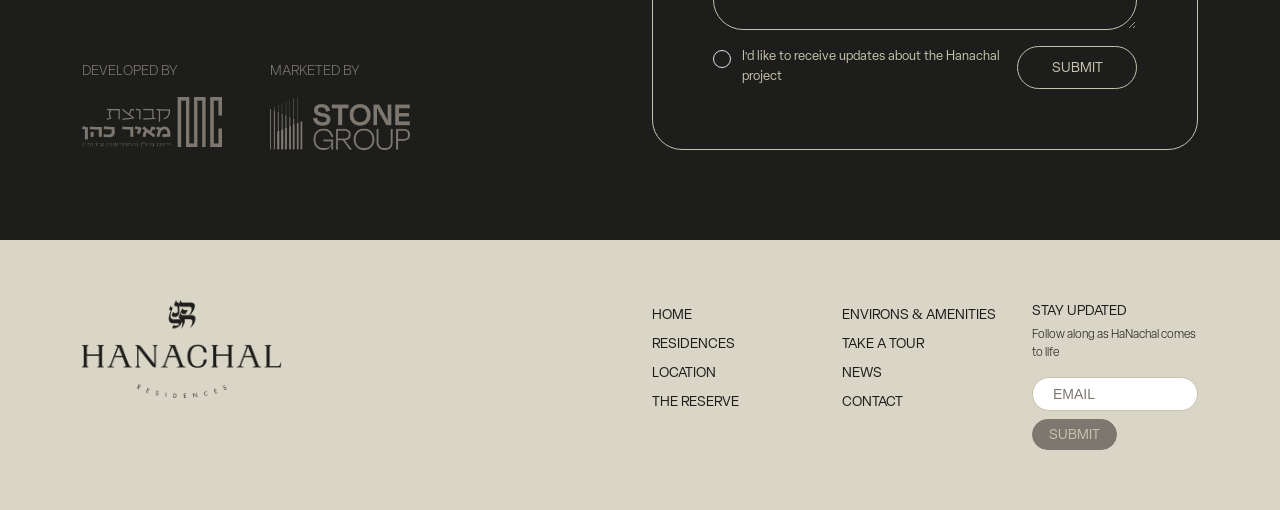
==== commit 5af5e29c: "Add files via upload" ====
--- a/amenities.html
+++ b/amenities.html
@@ -1,415 +1,415 @@
-<!DOCTYPE html>
-<html lang="en">
-
-<head>
-    <meta charset="UTF-8">
-    <meta name="viewport" content="width=device-width, initial-scale=1.0">
-    <title>Hanachal</title>
-    <link rel="icon" href="images/favicon.png" type="image/png"/>
-
-    <link rel="stylesheet" href="./css/style.css">
-    <link rel="stylesheet" href="./css/responsive.css">
-
-    <link href="https://cdn.jsdelivr.net/npm/bootstrap@5.3.2/dist/css/bootstrap.min.css" rel="stylesheet">
-    <script src="https://cdn.jsdelivr.net/npm/bootstrap@5.3.2/dist/js/bootstrap.bundle.min.js"></script>
-    <link href="https://cdn.jsdelivr.net/npm/bootstrap-icons@1.11.3/font/bootstrap-icons.css" rel="stylesheet">
-
-    <link rel="stylesheet" href="https://unpkg.com/aos@2.3.0/dist/aos.css">
-
-</head>
-
-<body class="scroll-body">
-    <div class="overflow-hidden">
-        <nav class="navbar navbar1 navbar-expand-lg navbar-light">
-            <div class="container">
-                <a class="navbar-brand" href="home.html">
-                    <img src="images/logo.png" class="img-fluid logo1" alt="">
-                </a>
-                <div class="order-lg-1 ms-auto ms-lg-2">
-                    <a href="contact.html" class="btn btn1 btn2">Contact</a>
-                </div>
-
-                <button class="navbar-toggler" type="button" data-bs-toggle="collapse" data-bs-target="#navbarContent">
-                    <span class="navbar-toggler-icon"></span>
-                </button>
-
-                <!-- Navbar Links -->
-                <div class="collapse navbar-collapse" id="navbarContent">
-                    <ul class="navbar-nav me-auto mb-2 mb-lg-0">
-                        <li class="nav-item">
-                            <a class="nav-link" href="residences.html">Residences</a>
-                        </li>
-
-                        <li class="nav-item">
-                            <a class="nav-link" href="location.html">Location</a>
-                        </li>
-
-                        <li class="nav-item">
-                            <a class="nav-link" href="reserve.html">The Reserve</a>
-                        </li>
-
-                        <li class="nav-item">
-                            <a class="nav-link active" href="amenities.html">Amenities</a>
-                        </li>
-
-                        <!-- Dropdown -->
-                        <!-- <li class="nav-item dropdown">
-                            <a class="nav-link dropdown-toggle" href="#" role="button" data-bs-toggle="dropdown">
-                                Services
-                            </a>
-                            <ul class="dropdown-menu">
-                                <li><a class="dropdown-item" href="#">Web Design</a></li>
-                                <li><a class="dropdown-item" href="#">Development</a></li>
-                                <li>
-                                    <hr class="dropdown-divider">
-                                </li>
-                                <li><a class="dropdown-item" href="#">SEO</a></li>
-                            </ul>
-                        </li> -->
-                    </ul>
-                    <ul class="navbar-nav ms-auto mb-2 mb-lg-0">
-                        <li class="nav-item">
-                            <a class="nav-link" href="shul.html">Shul</a>
-                        </li>
-
-                        <li class="nav-item">
-                            <a class="nav-link" href="outdoor-living.html">Outdoor Living</a>
-                        </li>
-
-                        <li class="nav-item">
-                            <a class="nav-link" href="tour.html">Take a tour</a>
-                        </li>
-
-                        </li>
-                        <li class="nav-item">
-                        <a class="nav-link" href="https://news.hanachalresidences.com/">News</a>
-                    </li>
-                </ul>
-            </div>
-        </nav>
-
-        <div class="space-top"></div>
-
-        <div class="section1 position-relative border-btm snap-section">
-            <video
-                class="video1"
-                muted
-                autoplay
-                loop
-                playsinline
-                webkit-playsinline
-                preload="auto"
-            >
-                <source src="videos/magnific_animate-the-render-make-_3002863522.mp4" type="video/mp4">
-            </video>
-            <!-- <img src="images/image9.png" class="img-fluid w-100 img1" alt=""> -->
-            <div class="text w-100 h-100 position-absolute top-0 start-0 d-flex align-items-center text-center padding">
-                <div class="container">
-                    <h1 class="display-3 lh-1 text-color-main mb-4" data-aos="zoom-out" data-aos-delay="100">Come <i>home</i> to peace <br/> and perfection</h1>
-                    <div class="w-100 mx-auto" style="max-width: 350px;">
-                        <p class="text-color-main mb-0" data-aos="fade-up" data-aos-delay="200">HaNachal welcomes residents and guests at the end of a private access road, offering a quiet, refined arrival experience.</p>
-                    </div>
-
-                    <!-- <div class="mt-5 pt-md-5">
-                        <button class="btn btn1">view apartment specs</button>
-                    </div> -->
-
-                    <a href="#lobby" class="text-color-main arrow1"><i class="bi bi-chevron-down"></i></a>
-                </div>
-            </div>
-        </div>
-
-        <div id="lobby" class="section1 position-relative border-btm snap-section">
-            <video
-                class="video1"
-                muted
-                autoplay
-                loop
-                playsinline
-                webkit-playsinline
-                preload="auto"
-            >
-                <source src="videos/magnific_animate-the-render-to-loo_3003946885.mp4" type="video/mp4">
-            </video>
-            <!-- <img src="images/03-stanford_residential_complex_zikzak_architects.png" class="img-fluid w-100 img1" alt=""> -->
-            <div class="text w-100 h-100 position-absolute top-0 start-0 d-flex align-items-center text-center padding">
-                <div class="container">
-                    <div class="mx-auto" style="max-width: 520px;">
-                        <h2 class="text-color-main mb-3 font-family-Chassi-M fw-300" data-aos="fade-up" data-aos-delay="100">Each building features an elegant lobby with high-end natural finishes, creating a sense of warmth and sophistication.</h2>
-                    </div>
-                    <div class="w-100 mx-auto" style="max-width: 350px;">
-                        <p class="text-color-main mb-0" data-aos="fade-up" data-aos-delay="200">With 24-hour security, valet service, and concierge assistance, every arrival is effortless and secure.</p>
-                    </div>
-
-                    <!-- <div class="mt-5 pt-md-5">
-                        <button class="btn btn1">view apartment specs</button>
-                    </div> -->
-
-                    <a href="#indoors" class="text-color-main arrow1"><i class="bi bi-chevron-down"></i></a>
-                </div>
-            </div>
-        </div>
-
-        <div id="indoors" class="section2 position-relative border-btm snap-section" style="background: var(--background-color2);">
-            <!-- <img src="images/image11.png" class="img-fluid img1" alt=""> -->
-            <video
-                class="img1"
-                muted
-                autoplay
-                loop
-                playsinline
-                webkit-playsinline
-                preload="auto"
-            >
-                <source src="videos/v1.mp4" type="video/mp4">
-            </video>
-            <div class="padding h-100">
-                <div class="container h-100">
-                    <div class="row h-100">
-                        <div class="col-lg-3 d-flex flex-column justify-content-md-between">
-                            <div class="">
-                                <!-- <h1 class="display-3 lh-1 text-color-main mb-3">Creative <i>Vision</i>. <br/> Remarkable <i>Craft</i>.</h1> -->
-                            </div>
-
-                            <div class="">
-                                <p class="mb-0 text-color-brown" data-aos="fade-up" data-aos-delay="100">Indoors, residential lounges in each building offer a cozy, welcoming space to work, socialize, and relax. Two fully-equipped, state-of-the-art fitness centers support an active lifestyle, rain or shine.</p>
-                                <!-- <a href="" class="btn btn1 mt-4">See Floor Plans</a> -->
-                                <div class="mt-5">
-                                    <a href="#outdoors" class="text-color-brown arrow2"><i class="bi bi-chevron-down"></i></a>
-                                </div>
-                            </div>
-                        </div>
-                    </div>
-                </div>
-            </div>
-        </div>
-
-        <div id="outdoors" class="section2 position-relative snap-section" style="background: var(--background-color5);">
-            <!-- <img src="images/image10.png" class="img-fluid img1 left" alt=""> -->
-            <video
-                class="img1 left"
-                muted
-                autoplay
-                loop
-                playsinline
-                webkit-playsinline
-                preload="auto"
-            >
-                <source src="videos/v2.mp4" type="video/mp4">
-            </video>
-            <div class="padding h-100">
-                <div class="container h-100">
-                    <div class="row h-100">
-                        <div class="col-lg-3 d-flex flex-column justify-content-md-between ms-auto">
-                            <div class="">
-                                <!-- <h1 class="display-3 lh-1 text-color-brown mb-3">Kitchen</h1> -->
-                            </div>
-
-                            <div class="">
-                                <p class="mb-0 text-color-main" data-aos="fade-up" data-aos-delay="100">Outdoors, 11 dunams of private parks and playgrounds beckon. With plenty of green space for relaxing, picnicking, biking and soaking in the views of the reserve, time moves slower here.</p>
-                                <div class="mt-5">
-                                    <a href="#amenities" class="text-color-main arrow2"><i class="bi bi-chevron-down"></i></a>
-                                </div>
-                            </div>
-                        </div>
-                    </div>
-                </div>
-            </div>
-        </div>
-
-        <div id="amenities" class="section2 position-relative border-btm snap-section" style="background: var(--background-color2);">
-            <img src="images/8rf5ZK.png" class="img-fluid img1" alt="">
-            <div class="padding h-100">
-                <div class="container h-100">
-                    <div class="row h-100">
-                        <div class="col-lg-3 d-flex flex-column justify-content-md-between">
-                            <div class="">
-                                <h1 class="display-4 lh-1 text-color-brown mb-5" data-aos="fade-up" data-aos-delay="100">Amenities</h1>
-
-                                <div class="row g-4">
-                                    <div class="col-6">
-                                        <div class="amenities-box" data-aos="fade-up" data-aos-delay="100">
-                                            <img src="images/Layer_1.png" class="img-fluid img-icon" alt="">       
-                                            <p class="mb-0 text-color-brown">Residents Lounge in each building</p>
-                                        </div>
-                                    </div>
-                                    <div class="col-6">
-                                        <div class="amenities-box" data-aos="fade-up" data-aos-delay="200">
-                                            <img src="images/Layer_2.png" class="img-fluid img-icon" alt="">       
-                                            <p class="mb-0 text-color-brown">Fully-Equipped Fitness Center</p>
-                                        </div>
-                                    </div>
-                                    <div class="col-6">
-                                        <div class="amenities-box" data-aos="fade-up" data-aos-delay="100">
-                                            <img src="images/Layer_3.png" class="img-fluid img-icon" alt="">       
-                                            <p class="mb-0 text-color-brown">Oversized Gardens</p>
-                                        </div>
-                                    </div>
-                                    <div class="col-6">
-                                        <div class="amenities-box" data-aos="fade-up" data-aos-delay="200">
-                                            <img src="images/Layer_4.png" class="img-fluid img-icon" alt="">       
-                                            <p class="mb-0 text-color-brown">Shopping Promenade</p>
-                                        </div>
-                                    </div>
-                                    <div class="col-6">
-                                        <div class="amenities-box" data-aos="fade-up" data-aos-delay="100">
-                                            <img src="images/Layer_5.png" class="img-fluid img-icon" alt="">       
-                                            <p class="mb-0 text-color-brown">Private Shul</p>
-                                        </div>
-                                    </div>
-                                    <div class="col-6">
-                                        <div class="amenities-box" data-aos="fade-up" data-aos-delay="200">
-                                            <img src="images/Layer_6.png" class="img-fluid img-icon" alt="">       
-                                            <p class="mb-0 text-color-brown">Bike Rental</p>
-                                        </div>
-                                    </div>
-                                </div>
-                            </div>
-
-                            <div class="">
-                                <a href="tour.html" class="btn btn1 btn-brown mt-5" data-aos="fade-up" data-aos-delay="200">Take a tour</a>
-                                <!-- <div class="mt-5">
-                                    <a href="#outdoors" class="text-color-brown arrow2"><i class="bi bi-chevron-down"></i></a>
-                                </div> -->
-                            </div>
-                        </div>
-                    </div>
-                </div>
-            </div>
-        </div>
-
-        <div class="padding snap-section">
-            <div class="container">
-                <div class="row gy-5">
-                    <div class="col-lg-6 d-flex flex-column justify-content-md-between">
-                        <div class="">
-                            <h1 class="display-3 lh-1 text-color-main mb-3" data-aos="fade-up" data-aos-delay="100">Creative <i>Vision</i>. <br/> Remarkable <i>Craft</i>.</h1>
-                            <p class="" data-aos="fade-up" data-aos-delay="200"><i class="bi bi-arrow-right"></i> <a href="https://www.dropbox.com/scl/fi/6wpdez6rwfleefxpwuxk1/Brochure-June-15.pdf?rlkey=28h1a2wkbxvte9krz3fd4m4nb&e=3&dl=1" class="text-decoration-underline">Download Hanachal Brochure</a></p>
-                        </div>
-
-                        <div class="d-flex gap-5 mt-5">
-                            <div data-aos="fade-up" data-aos-delay="100">
-                                <p class="text-uppercase">Developed by</p>
-                                <img src="images/a.png" class="img-fluid" alt="" style="width: 140px;">
-                            </div>
-                            <div data-aos="fade-up" data-aos-delay="200">
-                                <p class="text-uppercase">marketed by</p>
-                                <img src="images/a2.png" class="img-fluid" alt="" style="width: 140px;">
-                            </div>
-                        </div>
-                    </div>
-
-                    <div class="col-lg-6 col-xl-6 ms-auto">
-                        <div class="form-box" data-aos="zoom-in" data-aos-delay="100">
-                            <h1 class="display-6 lh-1 text-color-main mb-3">Let’s help make <br> your vision a <i>reality</i>.</h1>
-                            <p class="">Our team is eager to discuss either virtually or in-person.</p>
-
-                            <form class="form form1" id="contact_form">
-
-                                <div id="responseMsg"></div>
-
-                                <div class="mb-3">
-                                    <input type="text" name="first_name" id="first_name" class="form-control" placeholder="First Name">
-                                    <small class="text-danger error" id="first_name_error"></small>
-                                </div>
-                                <div class="mb-3">
-                                    <input type="text" name="last_name" id="last_name" class="form-control" placeholder="Last Name">
-                                    <small class="text-danger error" id="last_name_error"></small>
-                                </div>
-                                <div class="mb-3">
-                                    <input type="text" name="phone" id="phone" class="form-control" placeholder="Phone">
-                                    <small class="text-danger error" id="phone_error"></small>
-                                </div>
-                                <div class="mb-3">
-                                    <input type="email" name="" id="email" class="form-control" placeholder="Email">
-                                    <small class="text-danger error" id="email_error"></small>
-                                </div>
-                                <div class="mb-3">
-                                    <textarea class="form-control h-auto" name="msg" id="msg" placeholder="Message (Optional)" rows="4"></textarea>
-                                    <small class="text-danger error" id="msg_error"></small>
-                                </div>
-
-                                <div class="d-flex gap-3">
-                                    <div class="w-100">
-                                        <div class="form-check">
-                                            <input class="form-check-input" type="checkbox" name="news" value="Yes" id="formCheckDefault">
-                                            <label class="form-check-label fw-normal fs-13" for="formCheckDefault">I<span class="bracket">'</span>d like to receive updates about the Hanachal project</label>
-                                        </div>
-                                    </div>
-                                    <div class="text-end">
-                                        <button type="submit" class="btn btn1" id="submitBtn">Submit</button>
-                                    </div>
-                                </div>
-                            </form>
-                        </div>
-                    </div>
-                </div>
-                <!-- Loader Modal -->
-                    <div class="modal fade" id="loaderModal" data-bs-backdrop="static" data-bs-keyboard="false">
-                        <div class="modal-dialog modal-dialog-centered">
-                            <div class="modal-content border-0 shadow">
-                                <div class="modal-body text-center p-5">
-                                    <div class="spinner-border text-primary mb-3"></div>
-                                    <h5>Please wait...</h5>
-                                    <p class="mb-0">Sending your message</p>
-                                </div>
-                            </div>
-                        </div>
-                    </div>
-            </div>
-        </div>
-
-        <div class="footer-section snap-section">
-            <div class="container">
-                <div class="row">
-                    <div class="col-lg-6 mb-4 mb-lg-0">
-                        <img src="images/logo2.png" class="img-fluid logo2" alt="">
-                    </div>
-                    <div class="col-lg-2 col-md-4 col-6 ms-auto">
-                        <ul class="nav flex-column nav1">
-                            <a href="home.html" class="nav-link">Home</a>
-                            <a href="residences.html" class="nav-link">Residences</a>
-                            <a href="location.html" class="nav-link">Location</a>
-                            <a href="reserve.html" class="nav-link">The Reserve</a>
-                        </ul>
-                    </div>
-                    <div class="col-lg-2 col-md-4 col-6">
-                        <ul class="nav flex-column nav1">
-                            <a href="amenities.html" class="nav-link">Environs <span class="bracket">&</span> Amenities</a>
-                            <a href="tour.html" class="nav-link">Take a tour</a>
-                            <a href="https://news.hanachalresidences.com/" class="nav-link">News</a>
-                            <a href="contact.html" class="nav-link">Contact</a>
-                        </ul>
-                    </div>
-                    <div class="col-lg-2 col-md-4 col-12 mt-4 mt-md-0">
-                        <p class="text-uppercase fw-normal mb-1 letter-spacing-10">Stay updated</p>
-                        <p class="fs-12">Follow along as HaNachal comes to life</p>
-
-                        <form id="newsletterForm" class="form form1">
-                            <div class="">
-                                <input type="email" id="email_id" class="form-control" placeholder="Email">
-                                <div id="result"></div>
-                                <button type="submit" class="btn btn1 btn3 mt-2 px-3 py-1" style="
-                                    min-width: auto;
-                                ">Submit</button>
-                            </div>
-                        </form>
-                    </div>
-                </div>
-            </div>
-        </div>
-    </div>
-
-    <button id="scrollTopBtn" class="scroll-top-btn">
-        <i class="bi bi-arrow-up"></i>
-    </button>
-
-    <script src="js/SmoothScroll.js"></script>
-    <script src="https://unpkg.com/aos@2.3.0/dist/aos.js"></script>
-    <script src="js/script.js"></script>
-    <script src="https://code.jquery.com/jquery-3.7.1.min.js"></script>
-    <script src="js/contact.js"></script>
-
-</body>
-
+<!DOCTYPE html>
+<html lang="en">
+
+<head>
+    <meta charset="UTF-8">
+    <meta name="viewport" content="width=device-width, initial-scale=1.0">
+    <title>Hanachal</title>
+    <link rel="icon" href="images/favicon.png" type="image/png"/>
+
+    <link rel="stylesheet" href="./css/style.css">
+    <link rel="stylesheet" href="./css/responsive.css">
+
+    <link href="https://cdn.jsdelivr.net/npm/bootstrap@5.3.2/dist/css/bootstrap.min.css" rel="stylesheet">
+    <script src="https://cdn.jsdelivr.net/npm/bootstrap@5.3.2/dist/js/bootstrap.bundle.min.js"></script>
+    <link href="https://cdn.jsdelivr.net/npm/bootstrap-icons@1.11.3/font/bootstrap-icons.css" rel="stylesheet">
+
+    <link rel="stylesheet" href="https://unpkg.com/aos@2.3.0/dist/aos.css">
+
+</head>
+
+<body class="scroll-body">
+    <div class="overflow-hidden">
+        <nav class="navbar navbar1 navbar-expand-lg navbar-light">
+            <div class="container">
+                <a class="navbar-brand" href="home.html">
+                    <img src="images/logo.png" class="img-fluid logo1" alt="">
+                </a>
+                <div class="order-lg-1 ms-auto ms-lg-2">
+                    <a href="contact.html" class="btn btn1 btn2">Contact</a>
+                </div>
+
+                <button class="navbar-toggler" type="button" data-bs-toggle="collapse" data-bs-target="#navbarContent">
+                    <span class="navbar-toggler-icon"></span>
+                </button>
+
+                <!-- Navbar Links -->
+                <div class="collapse navbar-collapse" id="navbarContent">
+                    <ul class="navbar-nav me-auto mb-2 mb-lg-0">
+                        <li class="nav-item">
+                            <a class="nav-link" href="residences.html">Residences</a>
+                        </li>
+
+                        <li class="nav-item">
+                            <a class="nav-link" href="location.html">Location</a>
+                        </li>
+
+                        <li class="nav-item">
+                            <a class="nav-link" href="reserve.html">The Reserve</a>
+                        </li>
+
+                        <li class="nav-item">
+                            <a class="nav-link active" href="amenities.html">Amenities</a>
+                        </li>
+
+                        <!-- Dropdown -->
+                        <!-- <li class="nav-item dropdown">
+                            <a class="nav-link dropdown-toggle" href="#" role="button" data-bs-toggle="dropdown">
+                                Services
+                            </a>
+                            <ul class="dropdown-menu">
+                                <li><a class="dropdown-item" href="#">Web Design</a></li>
+                                <li><a class="dropdown-item" href="#">Development</a></li>
+                                <li>
+                                    <hr class="dropdown-divider">
+                                </li>
+                                <li><a class="dropdown-item" href="#">SEO</a></li>
+                            </ul>
+                        </li> -->
+                    </ul>
+                    <ul class="navbar-nav ms-auto mb-2 mb-lg-0">
+                        <li class="nav-item">
+                            <a class="nav-link" href="shul.html">Shul</a>
+                        </li>
+
+                        <li class="nav-item">
+                            <a class="nav-link" href="outdoor-living.html">Outdoor Living</a>
+                        </li>
+
+                        <li class="nav-item">
+                            <a class="nav-link" href="tour.html">Take a tour</a>
+                        </li>
+
+                        </li>
+                        <li class="nav-item">
+                        <a class="nav-link" href="https://news.hanachalresidences.com/">News</a>
+                    </li>
+                </ul>
+            </div>
+        </nav>
+
+        <div class="space-top"></div>
+
+        <div class="section1 position-relative border-btm snap-section">
+            <video
+                class="video1"
+                muted
+                autoplay
+                loop
+                playsinline
+                webkit-playsinline
+                preload="auto"
+            >
+                <source src="videos/magnific_animate-the-render-make-_3002863522.mp4" type="video/mp4">
+            </video>
+            <!-- <img src="images/image9.png" class="img-fluid w-100 img1" alt=""> -->
+            <div class="text w-100 h-100 position-absolute top-0 start-0 d-flex align-items-center text-center padding">
+                <div class="container">
+                    <h1 class="display-3 lh-1 text-color-main mb-4" data-aos="zoom-out" data-aos-delay="100">Come <i>home</i> to peace <br/> and perfection</h1>
+                    <div class="w-100 mx-auto" style="max-width: 350px;">
+                        <p class="text-color-main mb-0" data-aos="fade-up" data-aos-delay="200">HaNachal welcomes residents and guests at the end of a private access road, offering a quiet, refined arrival experience.</p>
+                    </div>
+
+                    <!-- <div class="mt-5 pt-md-5">
+                        <button class="btn btn1">view apartment specs</button>
+                    </div> -->
+
+                    <a href="#lobby" class="text-color-main arrow1"><i class="bi bi-chevron-down"></i></a>
+                </div>
+            </div>
+        </div>
+
+        <div id="lobby" class="section1 position-relative border-btm snap-section">
+            <video
+                class="video1"
+                muted
+                autoplay
+                loop
+                playsinline
+                webkit-playsinline
+                preload="auto"
+            >
+                <source src="videos/magnific_animate-the-render-to-loo_3003946885.mp4" type="video/mp4">
+            </video>
+            <!-- <img src="images/03-stanford_residential_complex_zikzak_architects.png" class="img-fluid w-100 img1" alt=""> -->
+            <div class="text w-100 h-100 position-absolute top-0 start-0 d-flex align-items-center text-center padding">
+                <div class="container">
+                    <div class="mx-auto" style="max-width: 520px;">
+                        <h2 class="text-color-main mb-3 font-family-Chassi-M fw-300" data-aos="fade-up" data-aos-delay="100">Each building features an elegant lobby with high-end natural finishes, creating a sense of warmth and sophistication.</h2>
+                    </div>
+                    <div class="w-100 mx-auto" style="max-width: 350px;">
+                        <p class="text-color-main mb-0" data-aos="fade-up" data-aos-delay="200">With 24-hour security, valet service, and concierge assistance, every arrival is effortless and secure.</p>
+                    </div>
+
+                    <!-- <div class="mt-5 pt-md-5">
+                        <button class="btn btn1">view apartment specs</button>
+                    </div> -->
+
+                    <a href="#indoors" class="text-color-main arrow1"><i class="bi bi-chevron-down"></i></a>
+                </div>
+            </div>
+        </div>
+
+        <div id="indoors" class="section2 position-relative border-btm snap-section" style="background: var(--background-color2);">
+            <!-- <img src="images/image11.png" class="img-fluid img1" alt=""> -->
+            <video
+                class="img1"
+                muted
+                autoplay
+                loop
+                playsinline
+                webkit-playsinline
+                preload="auto"
+            >
+                <source src="videos/v1.mp4" type="video/mp4">
+            </video>
+            <div class="padding h-100">
+                <div class="container h-100">
+                    <div class="row h-100">
+                        <div class="col-lg-3 d-flex flex-column justify-content-md-between">
+                            <div class="">
+                                <!-- <h1 class="display-3 lh-1 text-color-main mb-3">Creative <i>Vision</i>. <br/> Remarkable <i>Craft</i>.</h1> -->
+                            </div>
+
+                            <div class="">
+                                <p class="mb-0 text-color-brown" data-aos="fade-up" data-aos-delay="100">Indoors, residential lounges in each building offer a cozy, welcoming space to work, socialize, and relax. Two fully-equipped, state-of-the-art fitness centers support an active lifestyle, rain or shine.</p>
+                                <!-- <a href="" class="btn btn1 mt-4">See Floor Plans</a> -->
+                                <div class="mt-5">
+                                    <a href="#outdoors" class="text-color-brown arrow2"><i class="bi bi-chevron-down"></i></a>
+                                </div>
+                            </div>
+                        </div>
+                    </div>
+                </div>
+            </div>
+        </div>
+
+        <div id="outdoors" class="section2 position-relative snap-section" style="background: var(--background-color5);">
+            <!-- <img src="images/image10.png" class="img-fluid img1 left" alt=""> -->
+            <video
+                class="img1 left"
+                muted
+                autoplay
+                loop
+                playsinline
+                webkit-playsinline
+                preload="auto"
+            >
+                <source src="videos/v2.mp4" type="video/mp4">
+            </video>
+            <div class="padding h-100">
+                <div class="container h-100">
+                    <div class="row h-100">
+                        <div class="col-lg-3 d-flex flex-column justify-content-md-between ms-auto">
+                            <div class="">
+                                <!-- <h1 class="display-3 lh-1 text-color-brown mb-3">Kitchen</h1> -->
+                            </div>
+
+                            <div class="">
+                                <p class="mb-0 text-color-main" data-aos="fade-up" data-aos-delay="100">Outdoors, 11 dunams of private parks and playgrounds beckon. With plenty of green space for relaxing, picnicking, biking and soaking in the views of the reserve, time moves slower here.</p>
+                                <div class="mt-5">
+                                    <a href="#amenities" class="text-color-main arrow2"><i class="bi bi-chevron-down"></i></a>
+                                </div>
+                            </div>
+                        </div>
+                    </div>
+                </div>
+            </div>
+        </div>
+
+        <div id="amenities" class="section2 position-relative border-btm snap-section" style="background: var(--background-color2);">
+            <img src="images/8rf5ZK.png" class="img-fluid img1" alt="">
+            <div class="padding h-100">
+                <div class="container h-100">
+                    <div class="row h-100">
+                        <div class="col-lg-3 d-flex flex-column justify-content-md-between">
+                            <div class="">
+                                <h1 class="display-4 lh-1 text-color-brown mb-5" data-aos="fade-up" data-aos-delay="100">Amenities</h1>
+
+                                <div class="row g-4">
+                                    <div class="col-6">
+                                        <div class="amenities-box" data-aos="fade-up" data-aos-delay="100">
+                                            <img src="images/Layer_1.png" class="img-fluid img-icon" alt="">       
+                                            <p class="mb-0 text-color-brown">Residents Lounge in each building</p>
+                                        </div>
+                                    </div>
+                                    <div class="col-6">
+                                        <div class="amenities-box" data-aos="fade-up" data-aos-delay="200">
+                                            <img src="images/Layer_2.png" class="img-fluid img-icon" alt="">       
+                                            <p class="mb-0 text-color-brown">Fully-Equipped Fitness Center</p>
+                                        </div>
+                                    </div>
+                                    <div class="col-6">
+                                        <div class="amenities-box" data-aos="fade-up" data-aos-delay="100">
+                                            <img src="images/Layer_3.png" class="img-fluid img-icon" alt="">       
+                                            <p class="mb-0 text-color-brown">Oversized Gardens</p>
+                                        </div>
+                                    </div>
+                                    <div class="col-6">
+                                        <div class="amenities-box" data-aos="fade-up" data-aos-delay="200">
+                                            <img src="images/Layer_4.png" class="img-fluid img-icon" alt="">       
+                                            <p class="mb-0 text-color-brown">Shopping Promenade</p>
+                                        </div>
+                                    </div>
+                                    <div class="col-6">
+                                        <div class="amenities-box" data-aos="fade-up" data-aos-delay="100">
+                                            <img src="images/Layer_5.png" class="img-fluid img-icon" alt="">       
+                                            <p class="mb-0 text-color-brown">Private Shul</p>
+                                        </div>
+                                    </div>
+                                    <div class="col-6">
+                                        <div class="amenities-box" data-aos="fade-up" data-aos-delay="200">
+                                            <img src="images/Layer_6.png" class="img-fluid img-icon" alt="">       
+                                            <p class="mb-0 text-color-brown">Bike Rental</p>
+                                        </div>
+                                    </div>
+                                </div>
+                            </div>
+
+                            <div class="">
+                                <a href="tour.html" class="btn btn1 btn-brown mt-5" data-aos="fade-up" data-aos-delay="200">Take a tour</a>
+                                <!-- <div class="mt-5">
+                                    <a href="#outdoors" class="text-color-brown arrow2"><i class="bi bi-chevron-down"></i></a>
+                                </div> -->
+                            </div>
+                        </div>
+                    </div>
+                </div>
+            </div>
+        </div>
+
+        <div class="padding snap-section">
+            <div class="container">
+                <div class="row gy-5">
+                    <div class="col-lg-6 d-flex flex-column justify-content-md-between">
+                        <div class="">
+                            <h1 class="display-3 lh-1 text-color-main mb-3" data-aos="fade-up" data-aos-delay="100">Creative <i>Vision</i>. <br/> Remarkable <i>Craft</i>.</h1>
+                            <p class="" data-aos="fade-up" data-aos-delay="200"><i class="bi bi-arrow-right"></i> <a href="https://www.dropbox.com/scl/fi/6wpdez6rwfleefxpwuxk1/Brochure-June-15.pdf?rlkey=28h1a2wkbxvte9krz3fd4m4nb&e=3&dl=1" class="text-decoration-underline">Download Hanachal Brochure</a></p>
+                        </div>
+
+                        <div class="d-flex gap-5 mt-5">
+                            <div data-aos="fade-up" data-aos-delay="100">
+                                <p class="text-uppercase">Developed by</p>
+                                <img src="images/a.png" class="img-fluid" alt="" style="width: 140px;">
+                            </div>
+                            <div data-aos="fade-up" data-aos-delay="200">
+                                <p class="text-uppercase">marketed by</p>
+                                <img src="images/a2.png" class="img-fluid" alt="" style="width: 140px;">
+                            </div>
+                        </div>
+                    </div>
+
+                    <div class="col-lg-6 col-xl-6 ms-auto">
+                        <div class="form-box" data-aos="zoom-in" data-aos-delay="100">
+                            <h1 class="display-6 lh-1 text-color-main mb-3">Let’s help make <br> your vision a <i>reality</i>.</h1>
+                            <p class="">Our team is eager to discuss either virtually or in-person.</p>
+
+                            <form class="form form1" id="contact_form">
+
+                                <div id="responseMsg"></div>
+
+                                <div class="mb-3">
+                                    <input type="text" name="first_name" id="first_name" class="form-control" placeholder="First Name">
+                                    <small class="text-danger error" id="first_name_error"></small>
+                                </div>
+                                <div class="mb-3">
+                                    <input type="text" name="last_name" id="last_name" class="form-control" placeholder="Last Name">
+                                    <small class="text-danger error" id="last_name_error"></small>
+                                </div>
+                                <div class="mb-3">
+                                    <input type="text" name="phone" id="phone" class="form-control" placeholder="Phone">
+                                    <small class="text-danger error" id="phone_error"></small>
+                                </div>
+                                <div class="mb-3">
+                                    <input type="email" name="" id="email" class="form-control" placeholder="Email">
+                                    <small class="text-danger error" id="email_error"></small>
+                                </div>
+                                <div class="mb-3">
+                                    <textarea class="form-control h-auto" name="msg" id="msg" placeholder="Message (Optional)" rows="4"></textarea>
+                                    <small class="text-danger error" id="msg_error"></small>
+                                </div>
+
+                                <div class="d-flex gap-3">
+                                    <div class="w-100">
+                                        <div class="form-check">
+                                            <input class="form-check-input" type="checkbox" name="news" value="Yes" id="formCheckDefault">
+                                            <label class="form-check-label fw-normal fs-13" for="formCheckDefault">I<span class="bracket">'</span>d like to receive updates about the Hanachal project</label>
+                                        </div>
+                                    </div>
+                                    <div class="text-end">
+                                        <button type="submit" class="btn btn1" id="submitBtn">Submit</button>
+                                    </div>
+                                </div>
+                            </form>
+                        </div>
+                    </div>
+                </div>
+                <!-- Loader Modal -->
+                    <div class="modal fade" id="loaderModal" data-bs-backdrop="static" data-bs-keyboard="false">
+                        <div class="modal-dialog modal-dialog-centered">
+                            <div class="modal-content border-0 shadow">
+                                <div class="modal-body text-center p-5">
+                                    <div class="spinner-border text-primary mb-3"></div>
+                                    <h5>Please wait...</h5>
+                                    <p class="mb-0">Sending your message</p>
+                                </div>
+                            </div>
+                        </div>
+                    </div>
+            </div>
+        </div>
+
+        <div class="footer-section snap-section">
+            <div class="container">
+                <div class="row">
+                    <div class="col-lg-6 mb-4 mb-lg-0">
+                        <a href="home.html#top" aria-label="Go to top of home page"><img src="images/logo2.png" class="img-fluid logo2" alt="Hanachal"></a>
+                    </div>
+                    <div class="col-lg-2 col-md-4 col-6 ms-auto">
+                        <ul class="nav flex-column nav1">
+                            <a href="home.html" class="nav-link">Home</a>
+                            <a href="residences.html" class="nav-link">Residences</a>
+                            <a href="location.html" class="nav-link">Location</a>
+                            <a href="reserve.html" class="nav-link">The Reserve</a>
+                        </ul>
+                    </div>
+                    <div class="col-lg-2 col-md-4 col-6">
+                        <ul class="nav flex-column nav1">
+                            <a href="amenities.html" class="nav-link">Environs <span class="bracket">&</span> Amenities</a>
+                            <a href="tour.html" class="nav-link">Take a tour</a>
+                            <a href="https://news.hanachalresidences.com/" class="nav-link">News</a>
+                            <a href="contact.html" class="nav-link">Contact</a>
+                        </ul>
+                    </div>
+                    <div class="col-lg-2 col-md-4 col-12 mt-4 mt-md-0">
+                        <p class="text-uppercase fw-normal mb-1 letter-spacing-10">Stay updated</p>
+                        <p class="fs-12">Follow along as HaNachal comes to life</p>
+
+                        <form id="newsletterForm" class="form form1">
+                            <div class="">
+                                <input type="email" id="email_id" class="form-control" placeholder="Email">
+                                <div id="result"></div>
+                                <button type="submit" class="btn btn1 btn3 mt-2 px-3 py-1" style="
+                                    min-width: auto;
+                                ">Submit</button>
+                            </div>
+                        </form>
+                    </div>
+                </div>
+            </div>
+        </div>
+    </div>
+
+    <button id="scrollTopBtn" class="scroll-top-btn">
+        <i class="bi bi-arrow-up"></i>
+    </button>
+
+    <script src="js/SmoothScroll.js"></script>
+    <script src="https://unpkg.com/aos@2.3.0/dist/aos.js"></script>
+    <script src="js/script.js"></script>
+    <script src="https://code.jquery.com/jquery-3.7.1.min.js"></script>
+    <script src="js/contact.js"></script>
+
+</body>
+
 </html>
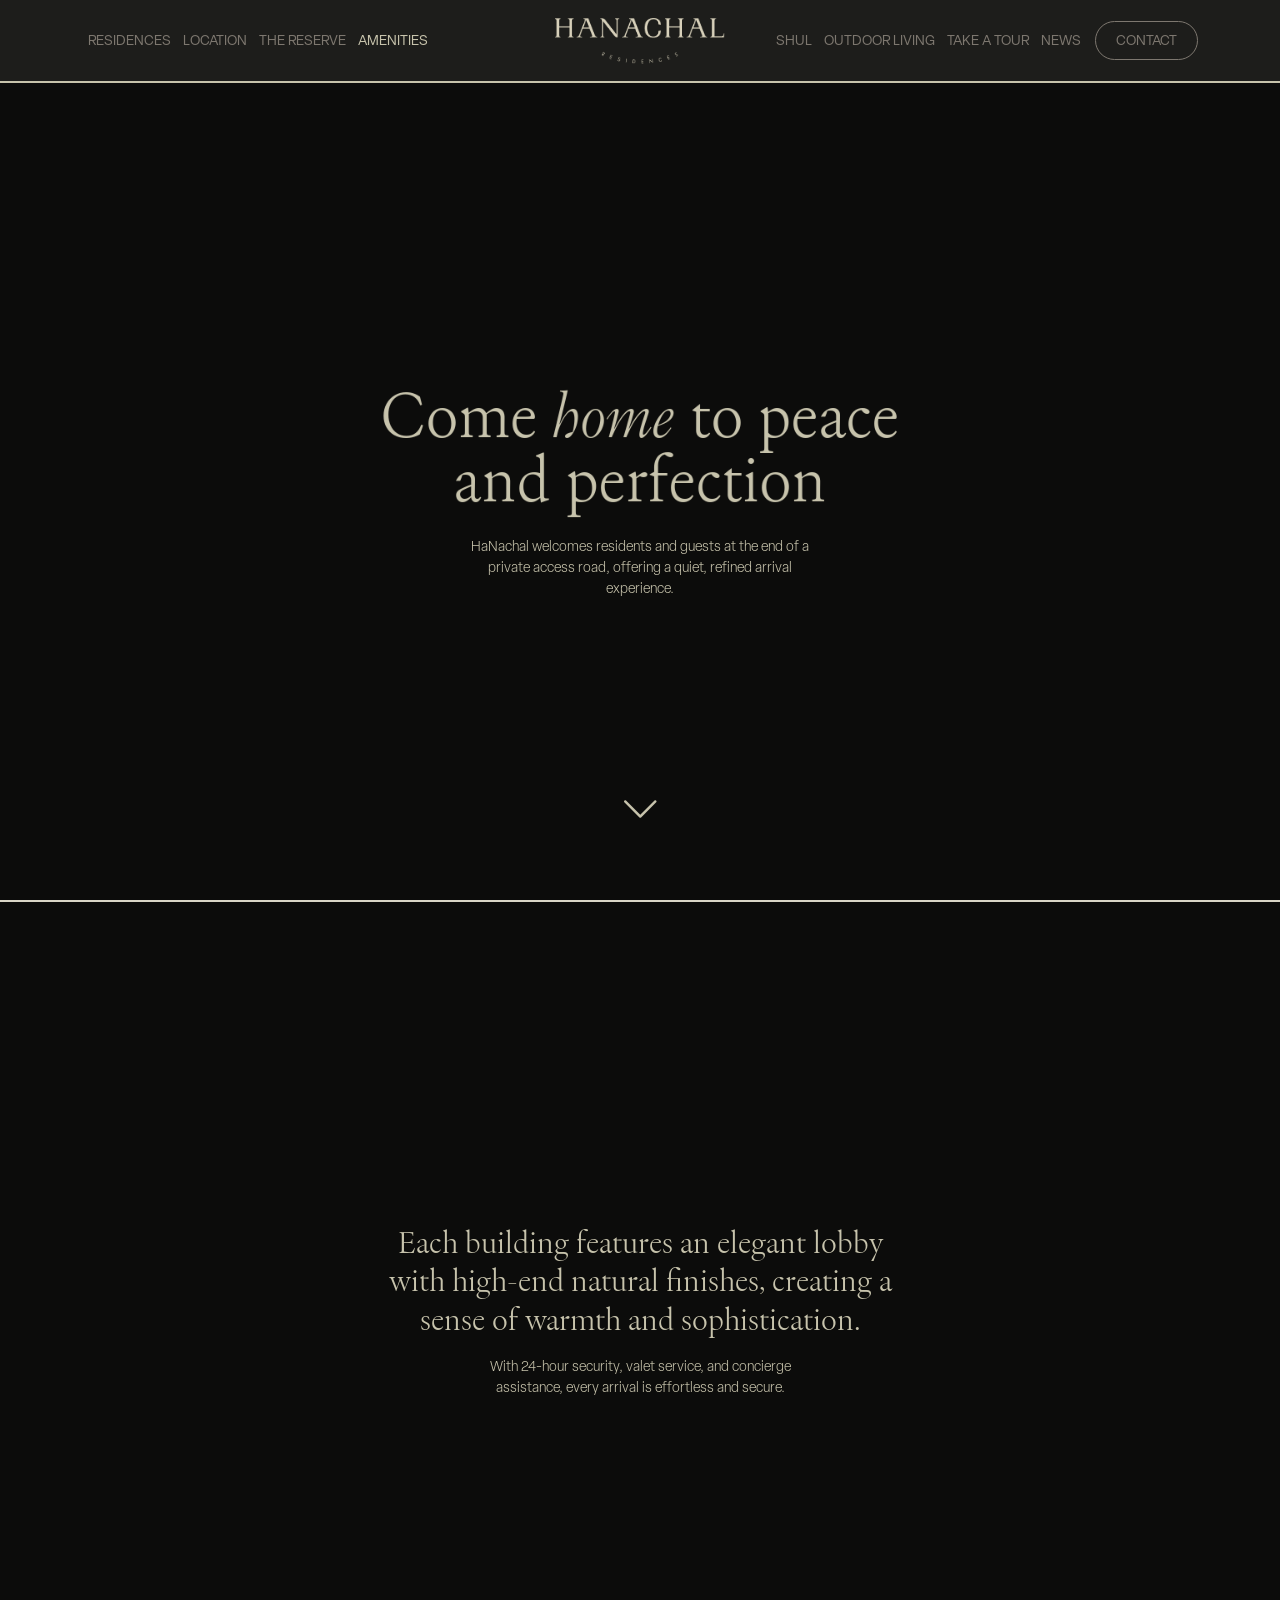
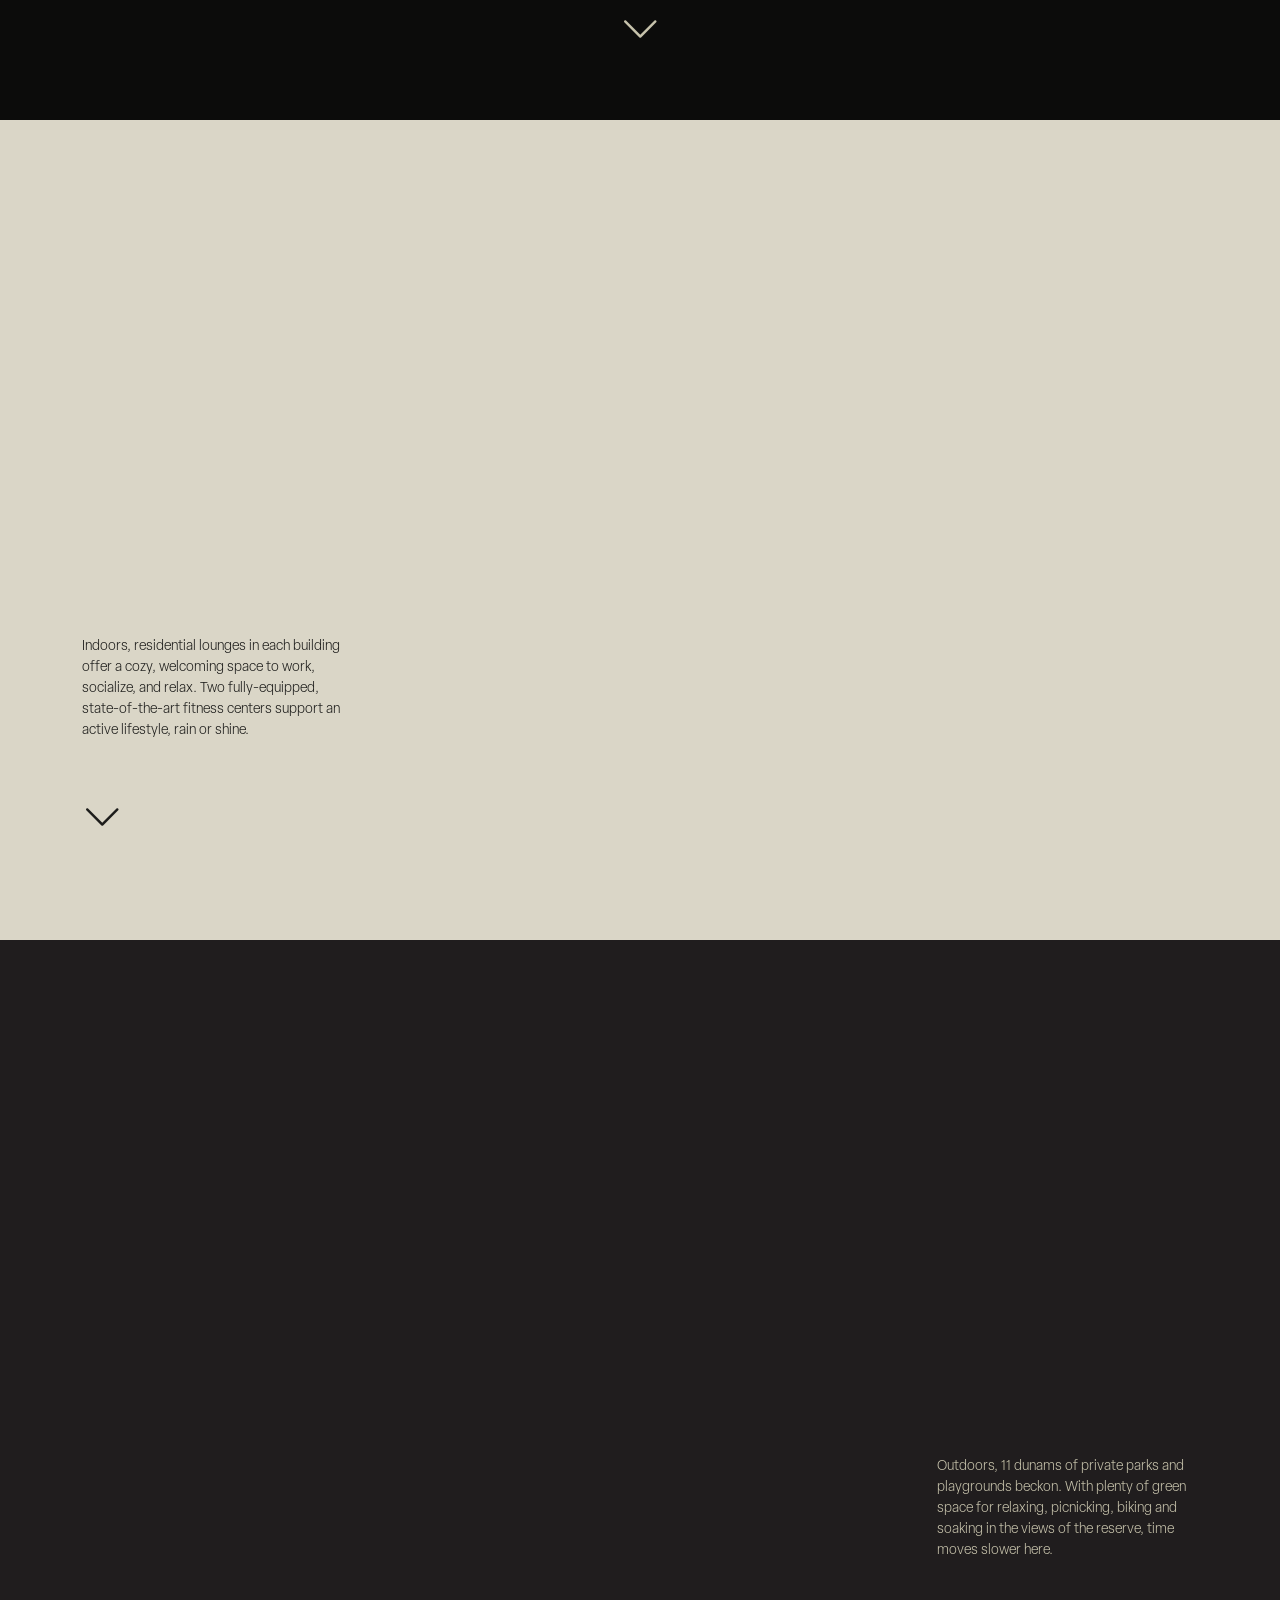
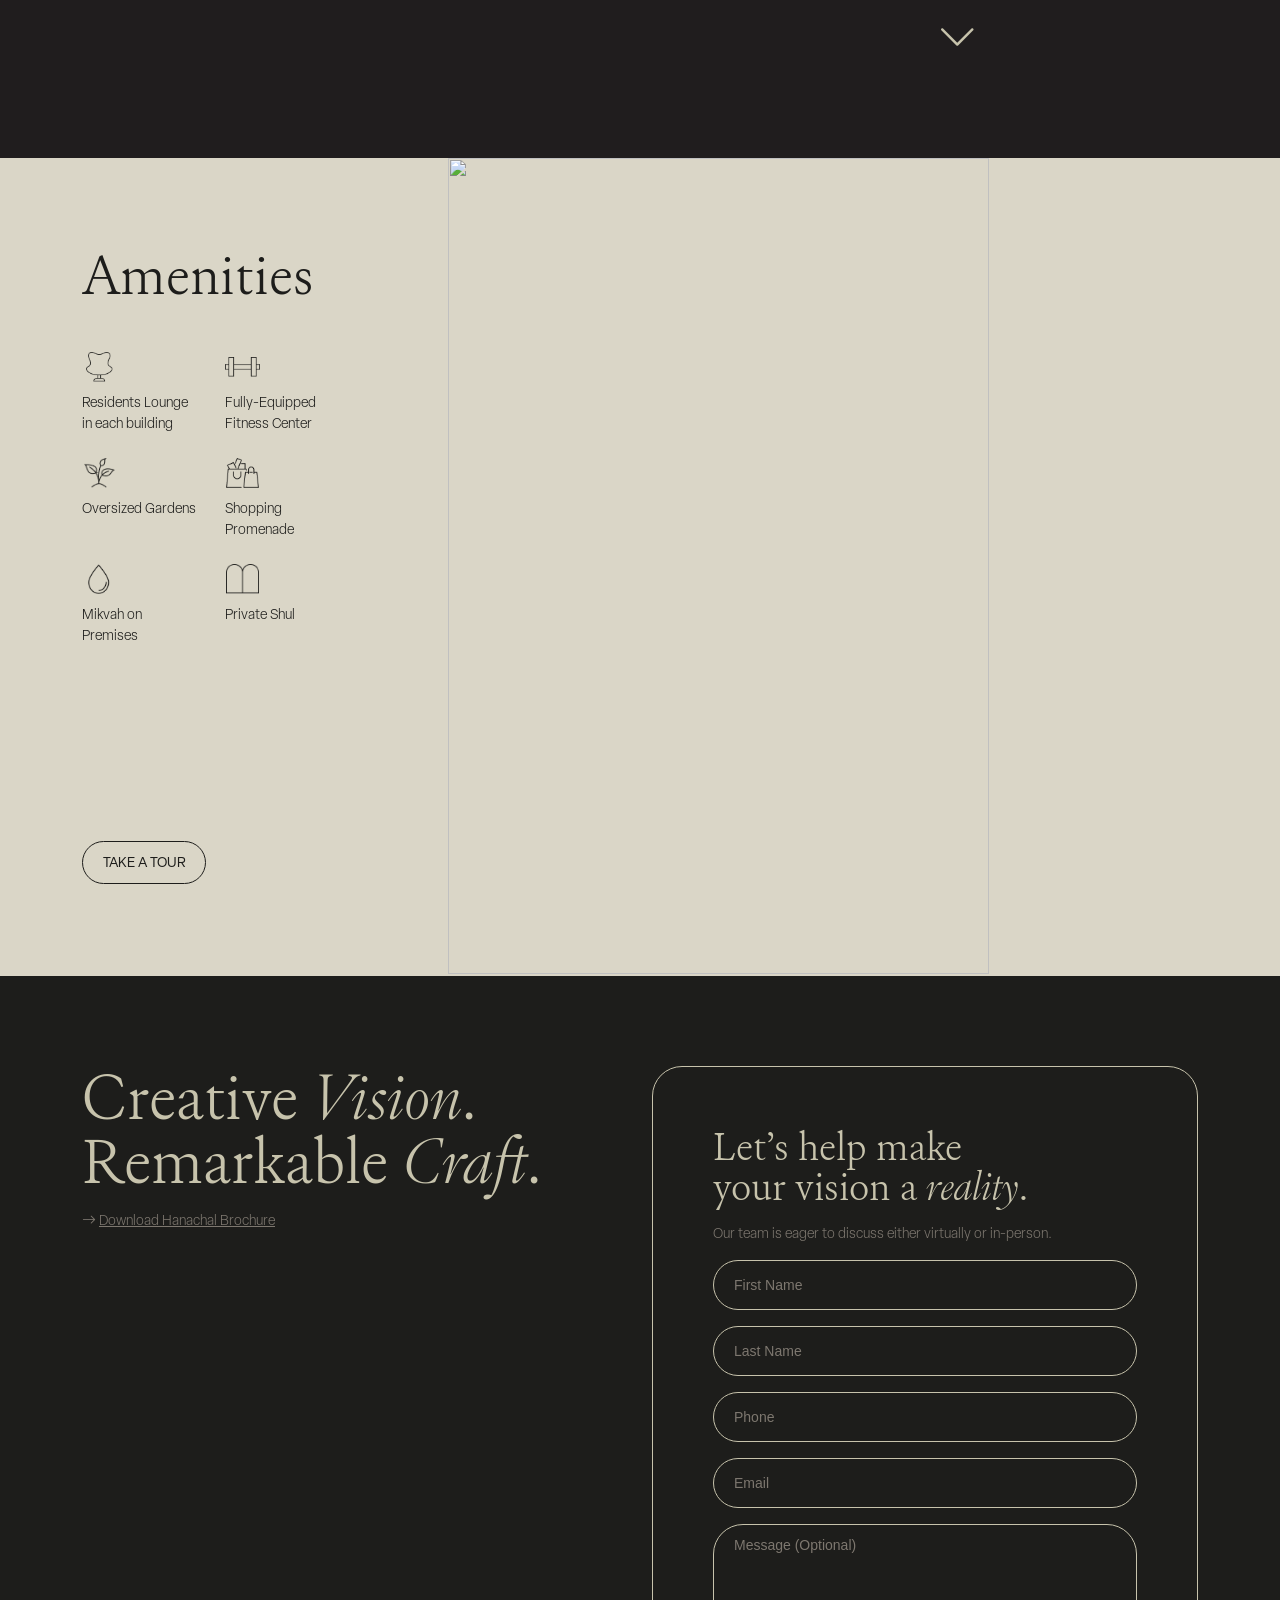
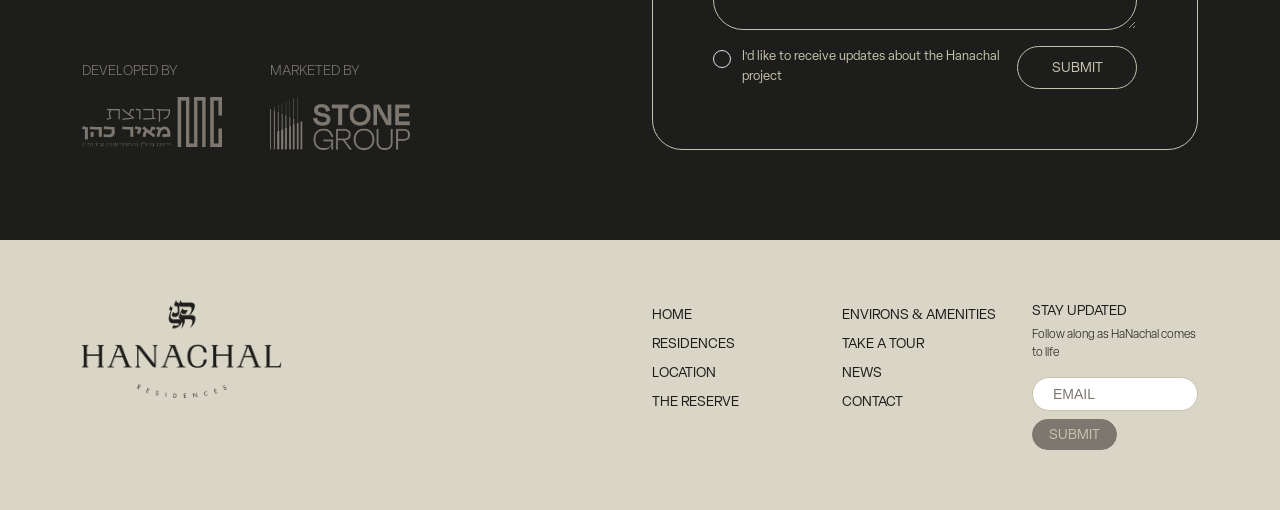
==== commit 899b8fb5: "Update amenities.html" ====
--- a/amenities.html
+++ b/amenities.html
@@ -252,15 +252,15 @@
                                         </div>
                                     </div>
                                     <div class="col-6">
+                                        <div class="amenities-box" data-aos="fade-up" data-aos-delay="200">
+                                            <img src="images/mikva.png" class="img-fluid img-icon" alt="">       
+                                            <p class="mb-0 text-color-brown">Mikvah on Premises</p>
+                                        </div>
+                                    </div>
+                                    <div class="col-6">
                                         <div class="amenities-box" data-aos="fade-up" data-aos-delay="100">
                                             <img src="images/Layer_5.png" class="img-fluid img-icon" alt="">       
                                             <p class="mb-0 text-color-brown">Private Shul</p>
-                                        </div>
-                                    </div>
-                                    <div class="col-6">
-                                        <div class="amenities-box" data-aos="fade-up" data-aos-delay="200">
-                                            <img src="images/Layer_6.png" class="img-fluid img-icon" alt="">       
-                                            <p class="mb-0 text-color-brown">Bike Rental</p>
                                         </div>
                                     </div>
                                 </div>
@@ -412,4 +412,4 @@
 
 </body>
 
-</html>+</html>
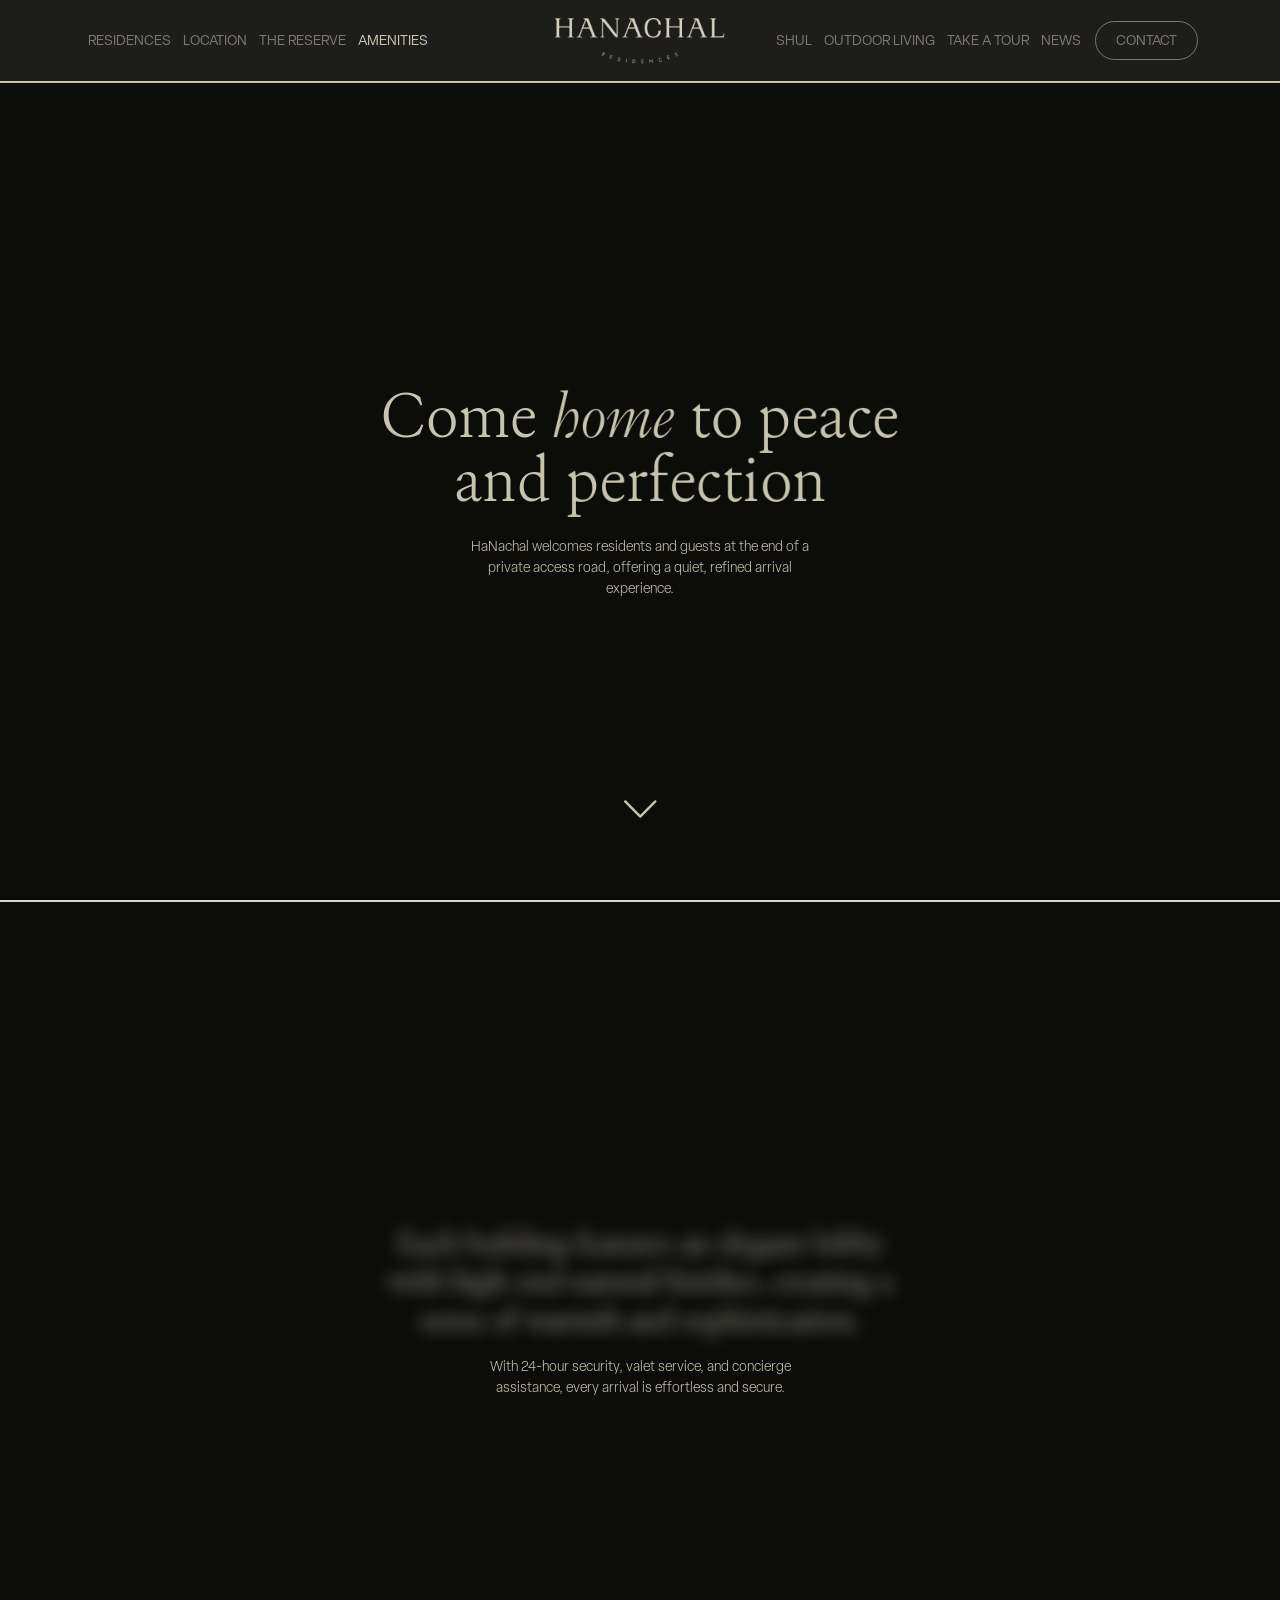
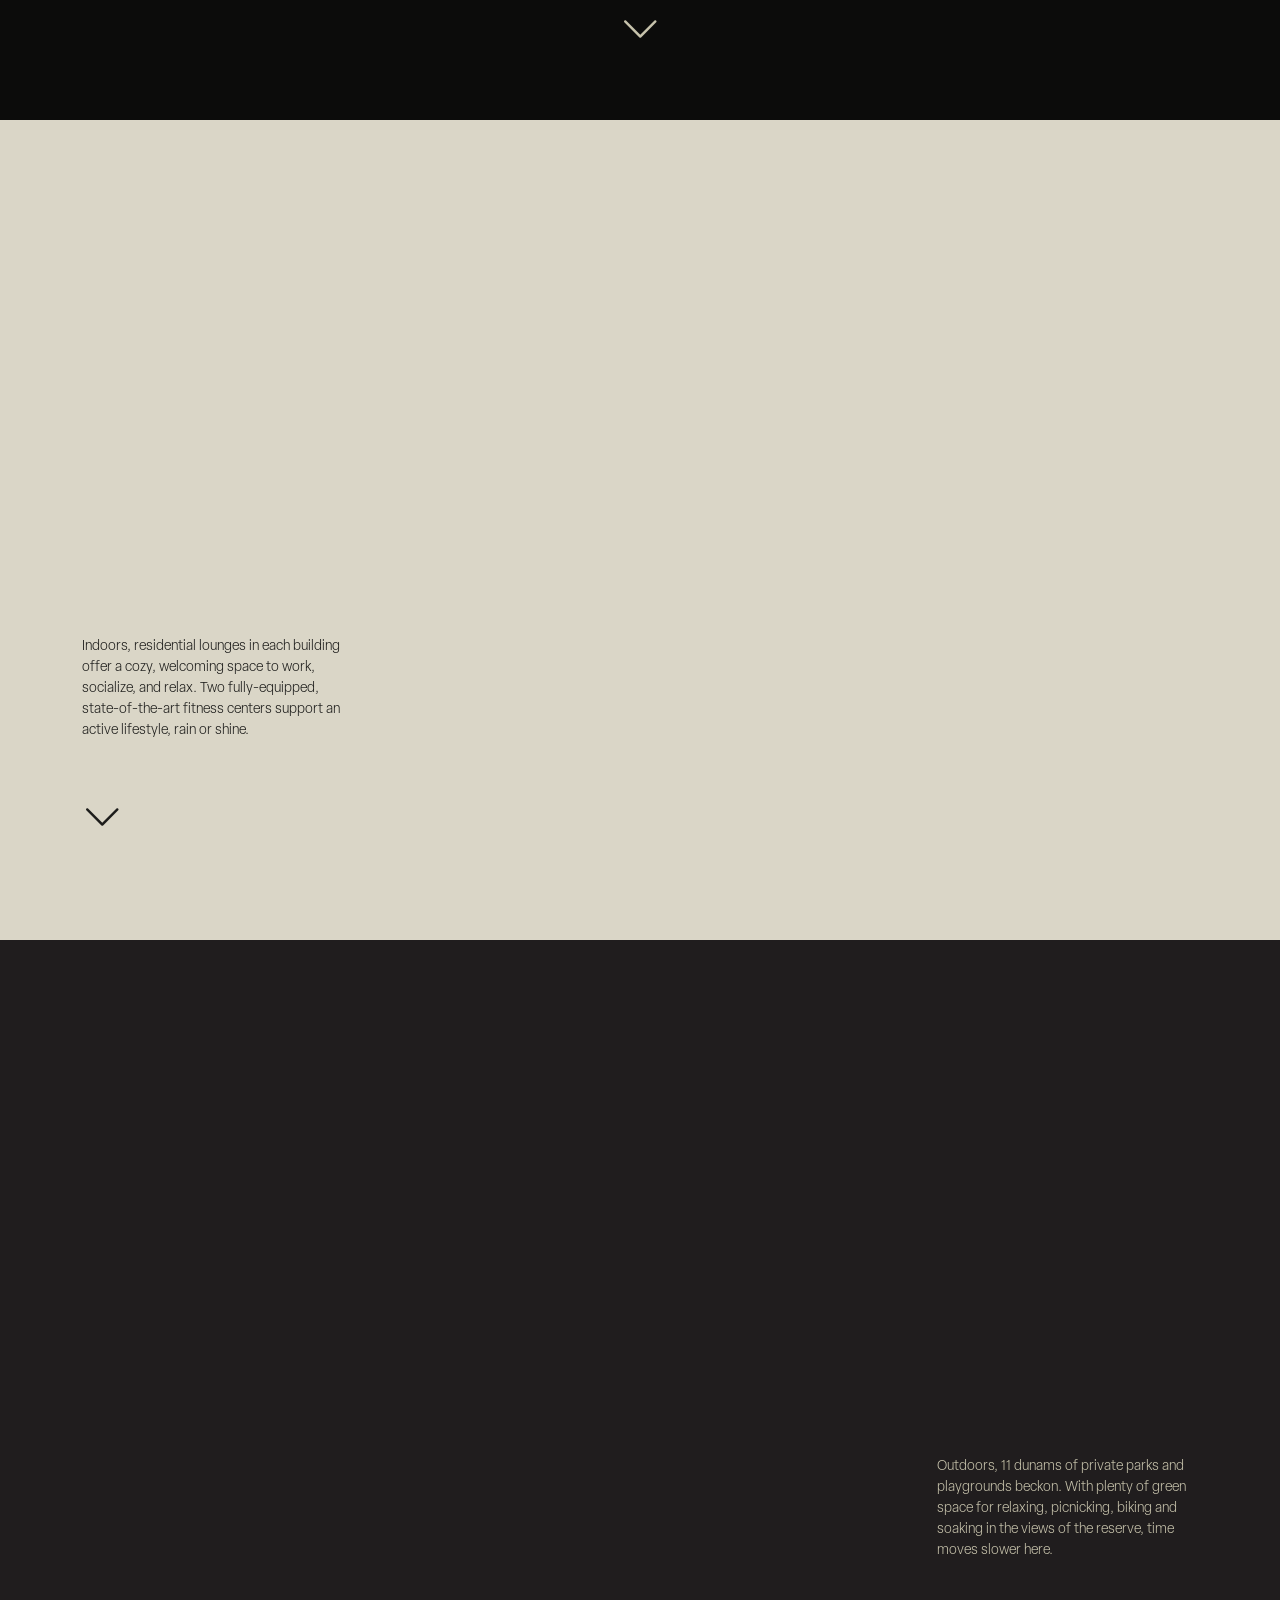
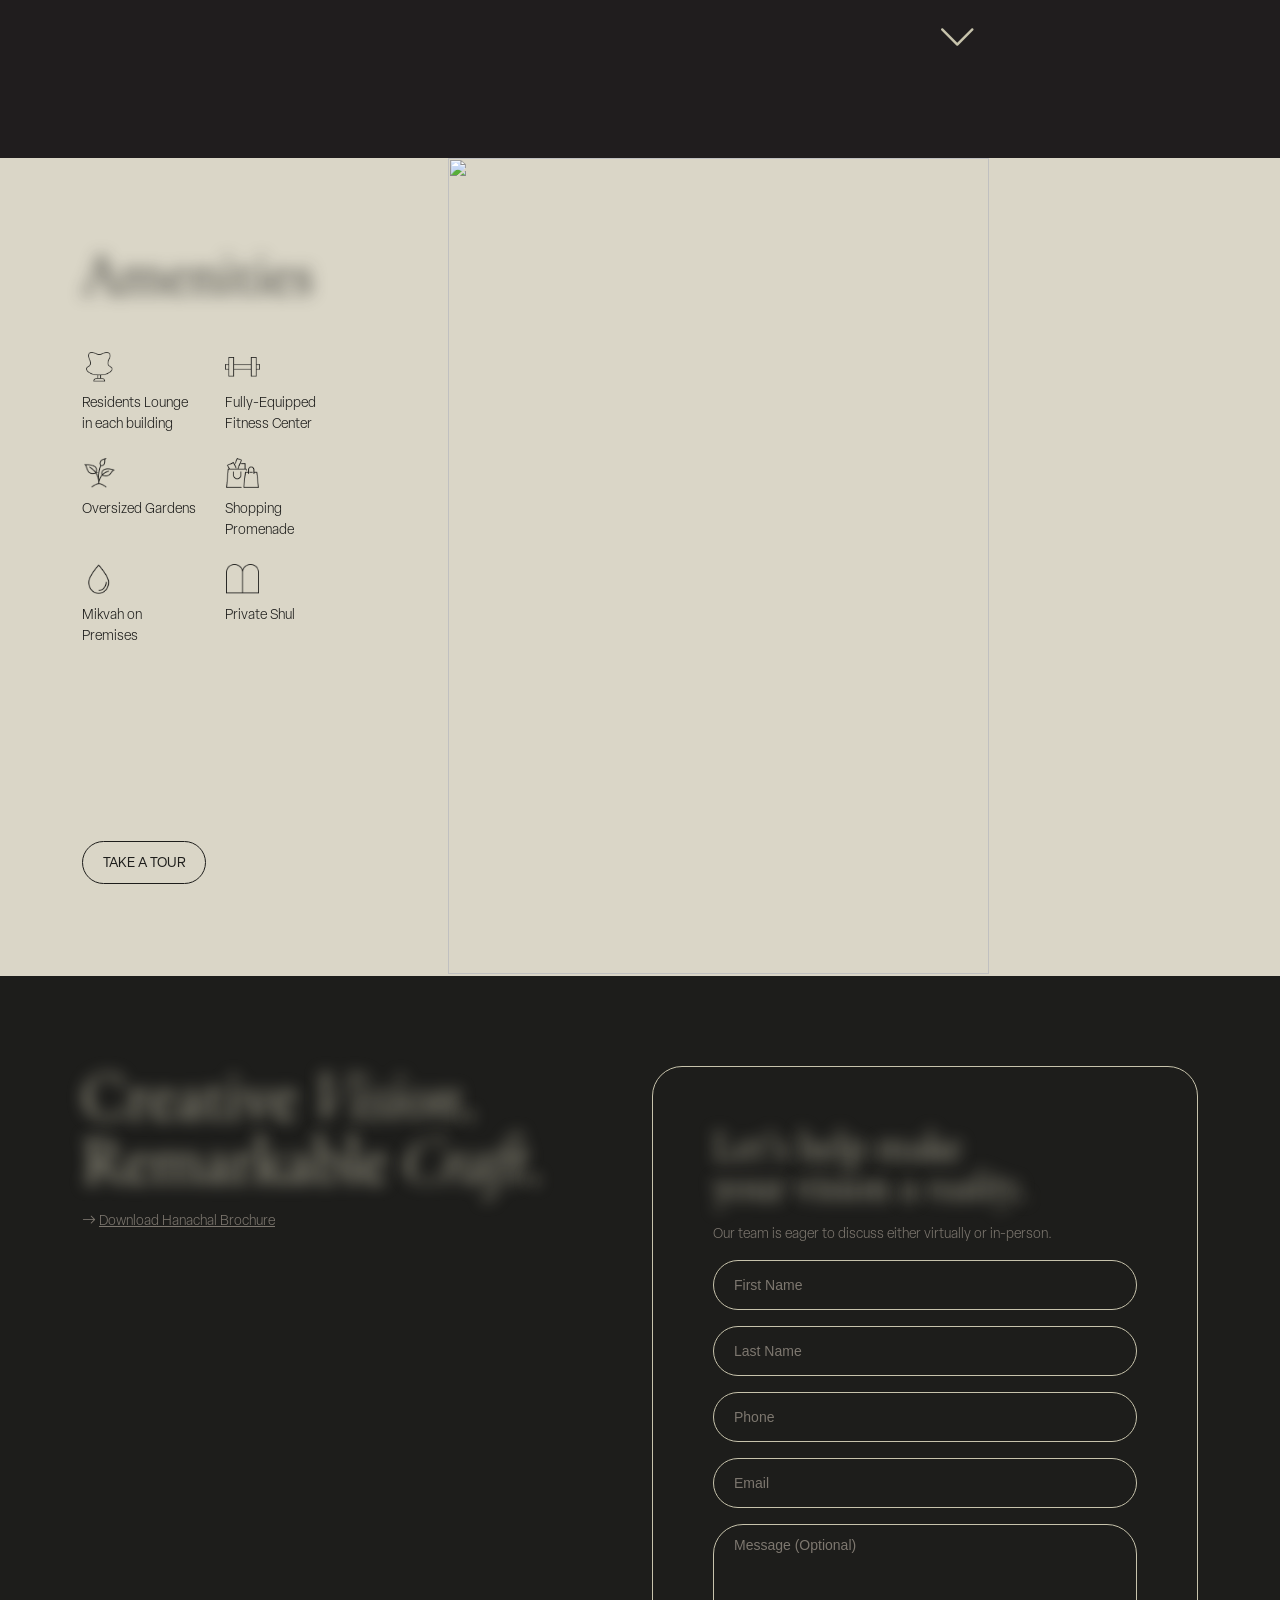
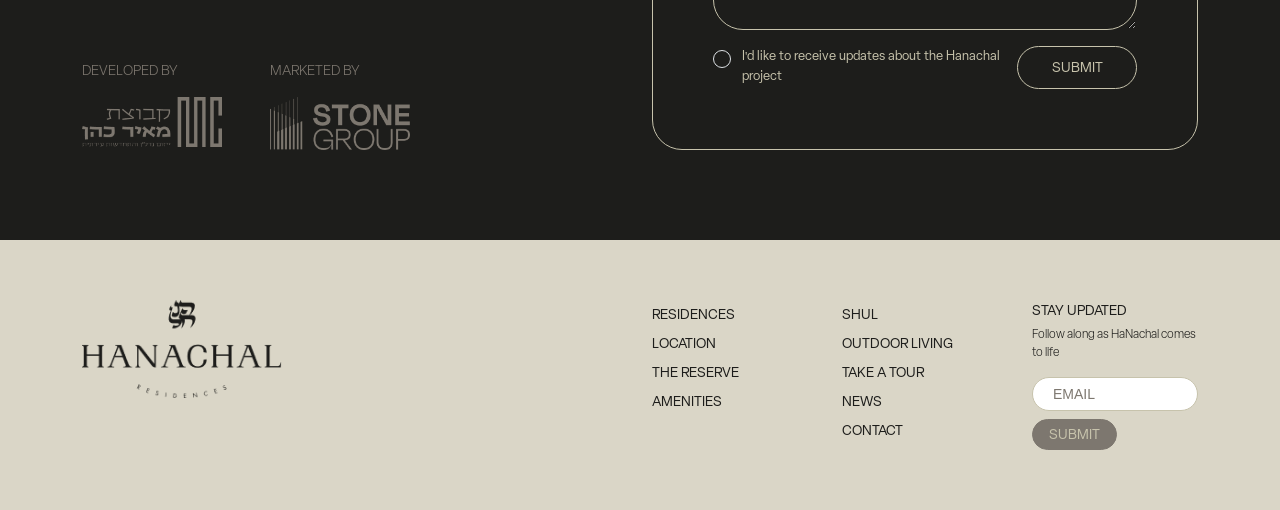
==== commit a8ca6a74: "Add files via upload" ====
--- a/amenities.html
+++ b/amenities.html
@@ -284,7 +284,7 @@
                     <div class="col-lg-6 d-flex flex-column justify-content-md-between">
                         <div class="">
                             <h1 class="display-3 lh-1 text-color-main mb-3" data-aos="fade-up" data-aos-delay="100">Creative <i>Vision</i>. <br/> Remarkable <i>Craft</i>.</h1>
-                            <p class="" data-aos="fade-up" data-aos-delay="200"><i class="bi bi-arrow-right"></i> <a href="https://www.dropbox.com/scl/fi/6wpdez6rwfleefxpwuxk1/Brochure-June-15.pdf?rlkey=28h1a2wkbxvte9krz3fd4m4nb&e=3&dl=1" class="text-decoration-underline">Download Hanachal Brochure</a></p>
+                            <p class="" data-aos="fade-up" data-aos-delay="200"><i class="bi bi-arrow-right"></i> <a href="https://www.dropbox.com/scl/fi/37670fuygbfxo9jhxmkfv/Brochure-June-15-Digital-v3.pdf?rlkey=pa1k6zg0q3kclalq80hes416y&dl=1" class="text-decoration-underline">Download Hanachal Brochure</a></p>
                         </div>
 
                         <div class="d-flex gap-5 mt-5">
@@ -367,15 +367,16 @@
                     </div>
                     <div class="col-lg-2 col-md-4 col-6 ms-auto">
                         <ul class="nav flex-column nav1">
-                            <a href="home.html" class="nav-link">Home</a>
                             <a href="residences.html" class="nav-link">Residences</a>
                             <a href="location.html" class="nav-link">Location</a>
                             <a href="reserve.html" class="nav-link">The Reserve</a>
+                            <a href="amenities.html" class="nav-link">Amenities</a>
                         </ul>
                     </div>
                     <div class="col-lg-2 col-md-4 col-6">
                         <ul class="nav flex-column nav1">
-                            <a href="amenities.html" class="nav-link">Environs <span class="bracket">&</span> Amenities</a>
+                            <a href="shul.html" class="nav-link">Shul</a>
+                            <a href="outdoor-living.html" class="nav-link">Outdoor Living</a>
                             <a href="tour.html" class="nav-link">Take a tour</a>
                             <a href="https://news.hanachalresidences.com/" class="nav-link">News</a>
                             <a href="contact.html" class="nav-link">Contact</a>
--- a/css/style.css
+++ b/css/style.css
@@ -239,19 +239,19 @@
     color: var(--primary-color);
 }
 
-.navbar.navbar1 .nav-link.active {
-    color: var(--primary-color);
-}
+.navbar.navbar1 .nav-link.active {
+    color: #C7C3AC !important;
+}
 
 .navbar.navbar1 .btn.btn1 {
     min-width: auto;
     padding: 8px 20px;
 }
 
-.navbar.navbar1 .btn.btn1.active {
-    color: var(--primary-color);
-    border-color: var(--primary-color);
-}
+.navbar.navbar1 .btn.btn1.active {
+    color: #C7C3AC;
+    border-color: #C7C3AC;
+}
 
 .navbar.navbar1 .navbar-toggler {
     border: 0 !important;
@@ -519,11 +519,44 @@
     object-fit: contain;
     margin-bottom: 10px;
 }
-[data-aos] {
-    will-change: transform, opacity;
-}
-
-.bg-video1 {
+[data-aos] {
+    will-change: transform, opacity;
+}
+
+.scroll-float-text {
+    perspective: 900px;
+}
+
+.scroll-float-word {
+    display: inline-block;
+    opacity: 0;
+    filter: blur(8px);
+    transform: translate3d(0, 120%, 0) rotateX(-76deg);
+    transform-origin: 50% 100%;
+    transition:
+        transform .95s cubic-bezier(.16, 1, .3, 1),
+        opacity .72s ease,
+        filter .95s ease;
+    transition-delay: calc(var(--scroll-float-index, 0) * 34ms);
+    will-change: transform, opacity, filter;
+}
+
+.scroll-float-text.is-visible .scroll-float-word {
+    opacity: 1;
+    filter: blur(0);
+    transform: translate3d(0, 0, 0) rotateX(0);
+}
+
+@media (prefers-reduced-motion: reduce) {
+    .scroll-float-word {
+        opacity: 1;
+        filter: none;
+        transform: none;
+        transition: none;
+    }
+}
+
+.bg-video1 {
     width: 100%;
     max-height: calc(100vh - 82px);
     object-fit: cover;
@@ -598,4 +631,4 @@
 
 .footer-section .form.form1 .form-control:focus {
     border-color: var(--text-color);
-}+}
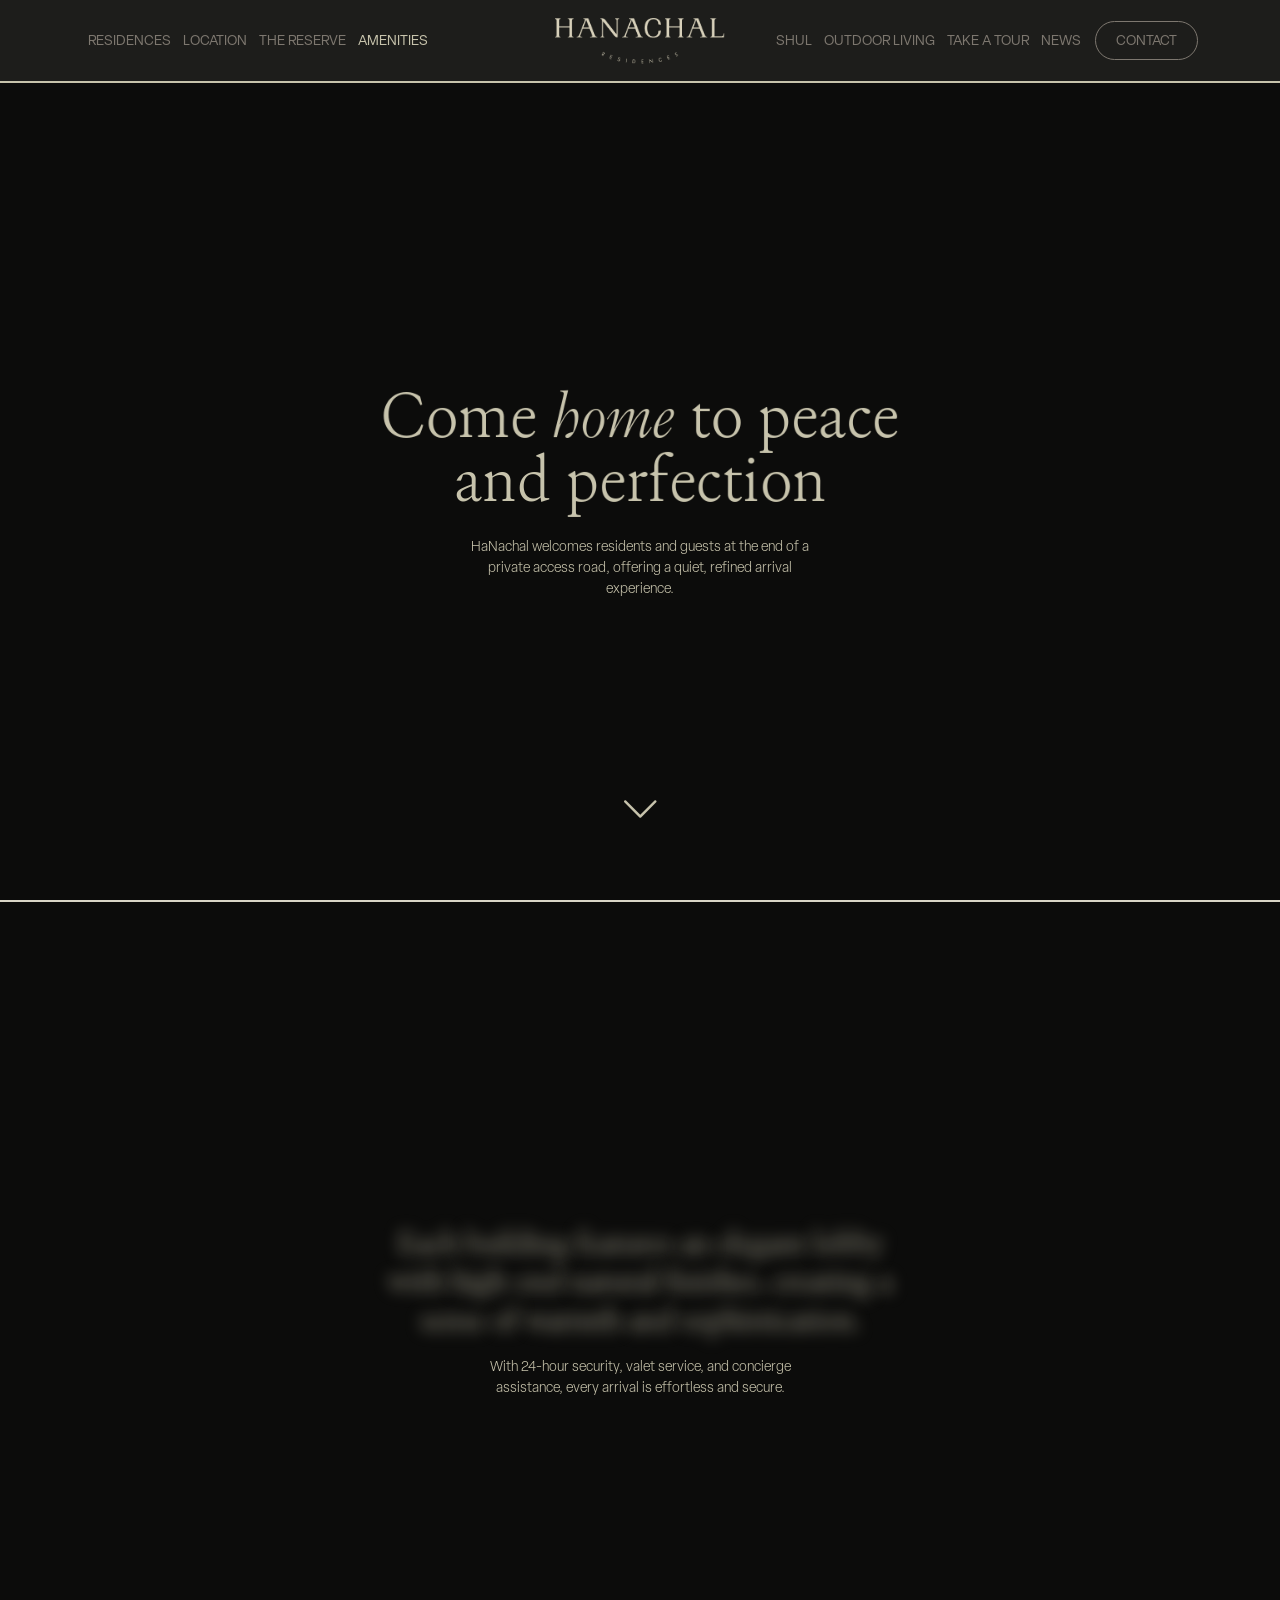
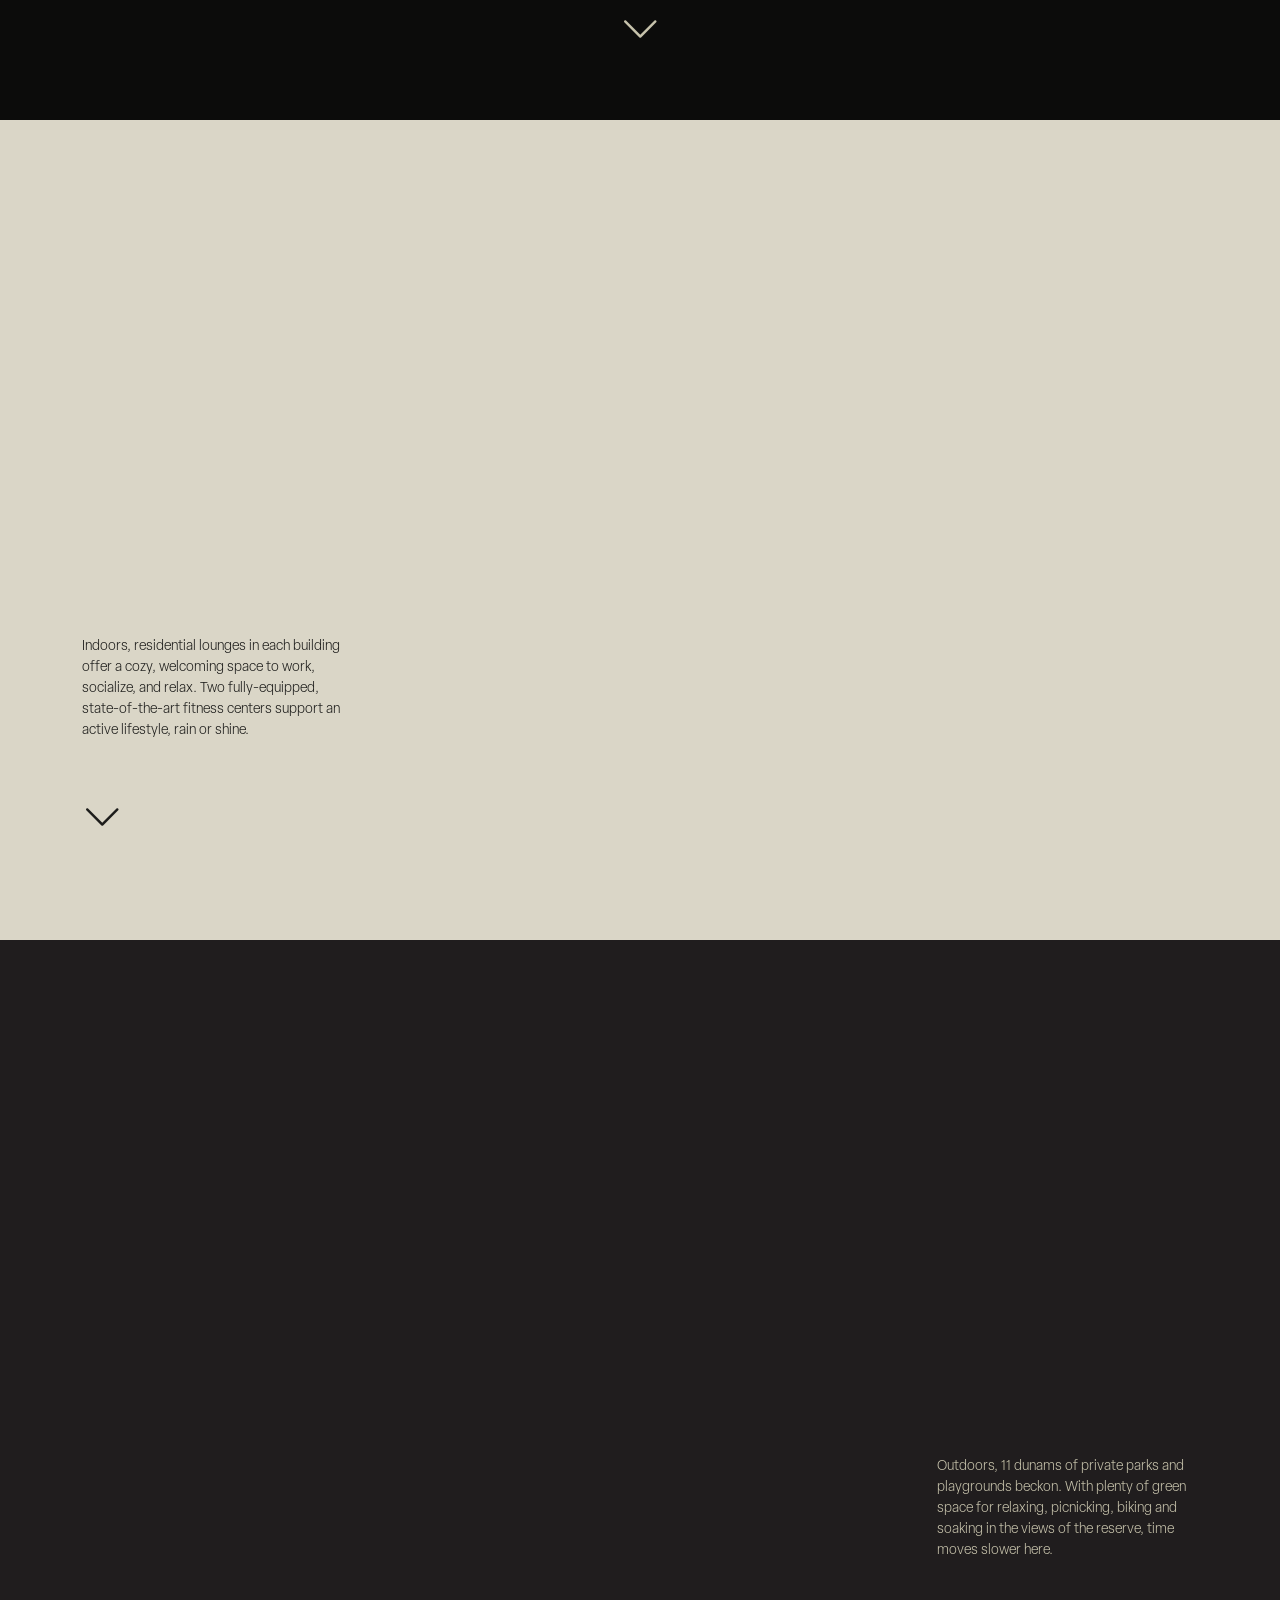
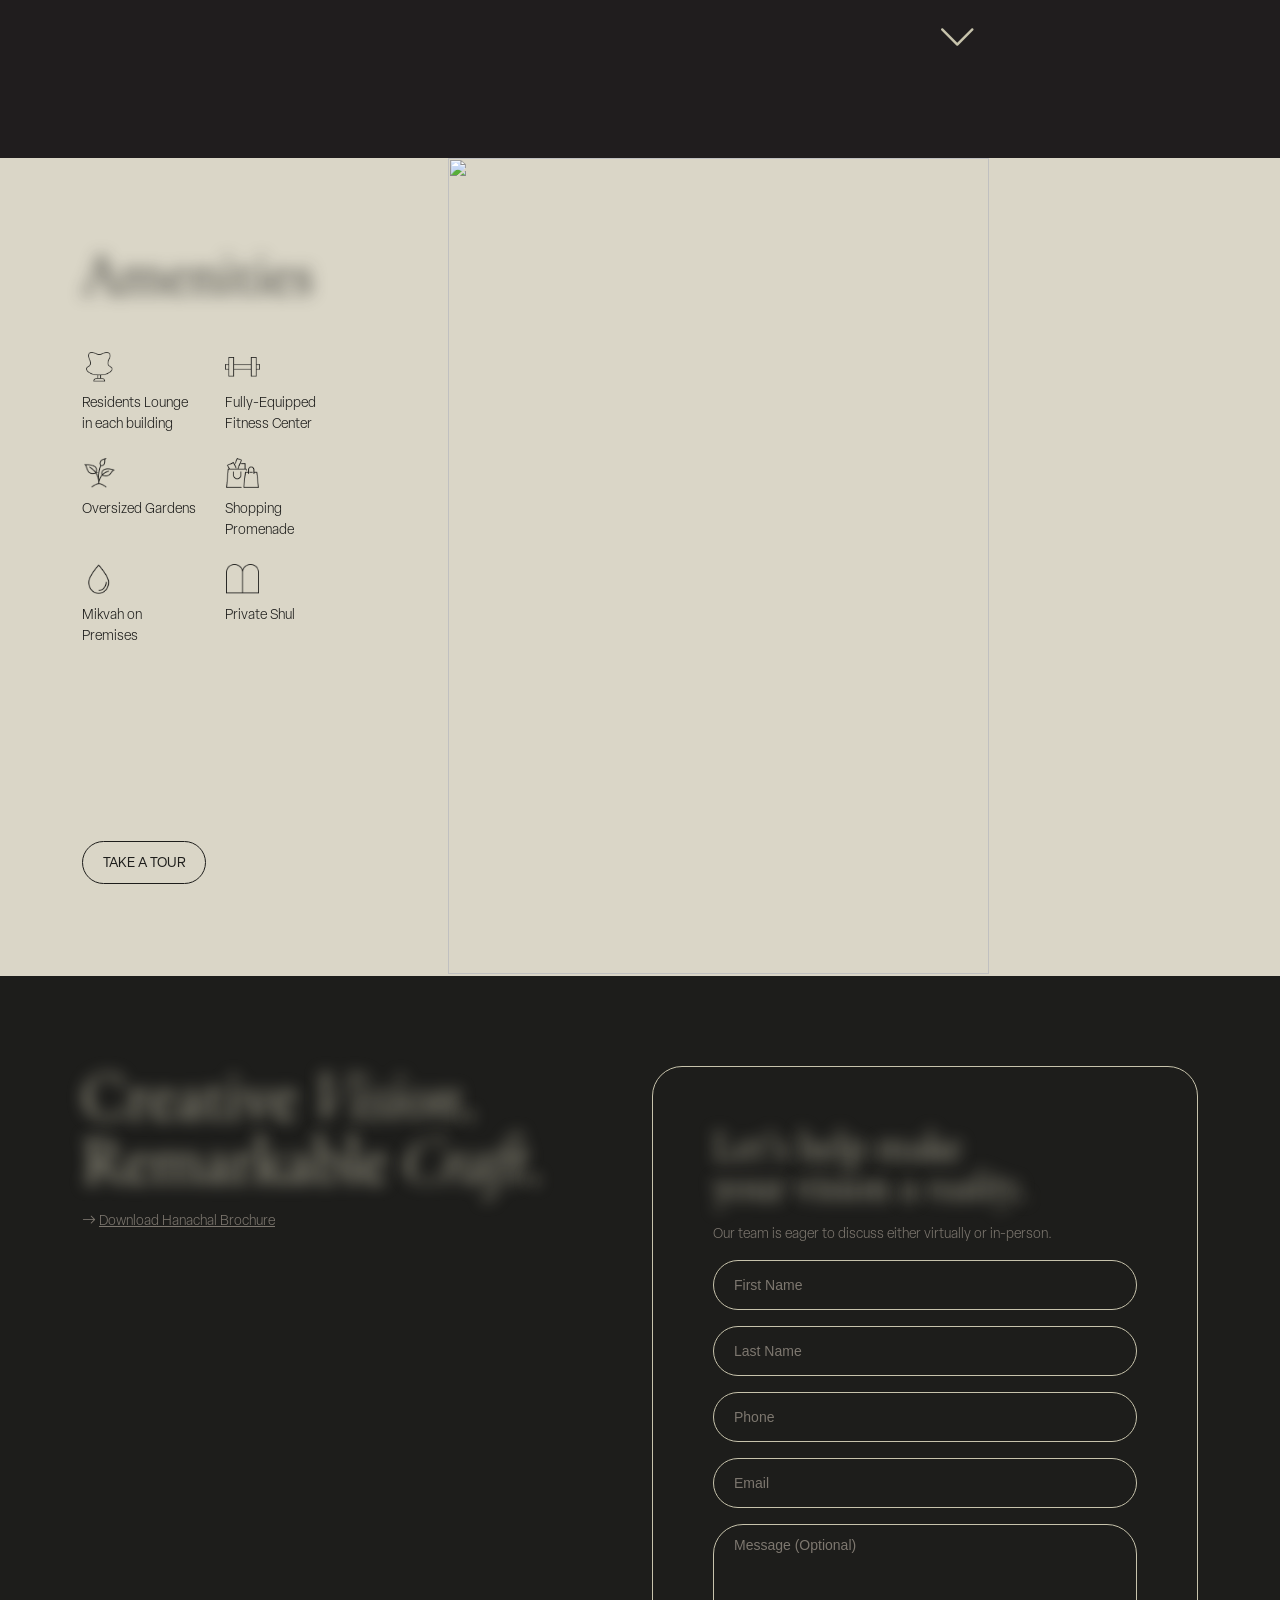
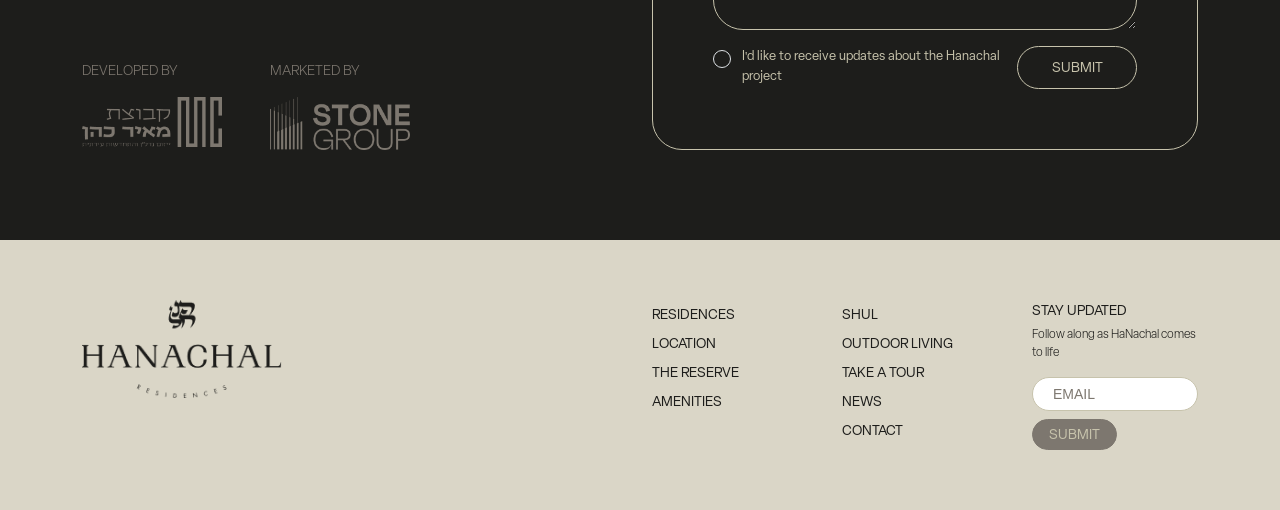
==== commit 0a7860eb: "Add files via upload" ====
--- a/amenities.html
+++ b/amenities.html
@@ -284,7 +284,7 @@
                     <div class="col-lg-6 d-flex flex-column justify-content-md-between">
                         <div class="">
                             <h1 class="display-3 lh-1 text-color-main mb-3" data-aos="fade-up" data-aos-delay="100">Creative <i>Vision</i>. <br/> Remarkable <i>Craft</i>.</h1>
-                            <p class="" data-aos="fade-up" data-aos-delay="200"><i class="bi bi-arrow-right"></i> <a href="https://www.dropbox.com/scl/fi/37670fuygbfxo9jhxmkfv/Brochure-June-15-Digital-v3.pdf?rlkey=pa1k6zg0q3kclalq80hes416y&dl=1" class="text-decoration-underline">Download Hanachal Brochure</a></p>
+                            <p class="" data-aos="fade-up" data-aos-delay="200"><i class="bi bi-arrow-right"></i> <a href="https://www.dropbox.com/scl/fi/37670fuygbfxo9jhxmkfv/Brochure-June-15-Digital-v3.pdf?rlkey=pa1k6zg0q3kclalq80hes416y&dl=0" class="text-decoration-underline">Download Hanachal Brochure</a></p>
                         </div>
 
                         <div class="d-flex gap-5 mt-5">
--- a/css/style.css
+++ b/css/style.css
@@ -58,19 +58,23 @@
 }
 
 
-:root {
-    --primary-color: #C7C3AC;
-    --secondary-color: #7D776F;
-    --background-color: #1D1D1B;
-    --background-color2: #DAD6C7;
+:root {
+    --primary-color: #C7C3AC;
+    --secondary-color: #7D776F;
+    --background-color: #1D1D1B;
+    --background-color2: #DAD6C7;
     --background-color3: #35322A;
     --background-color4: #343432;
-    --background-color5: #201D1E;
-    --text-color: #1D1D1B;
-}
-
-body {
-    font-family: "Elza" !important;
+    --background-color5: #201D1E;
+    --text-color: #1D1D1B;
+}
+
+html {
+    scroll-behavior: smooth;
+}
+
+body {
+    font-family: "Elza" !important;
     background-color: var(--background-color) !important;
     color: var(--secondary-color) !important;
 }
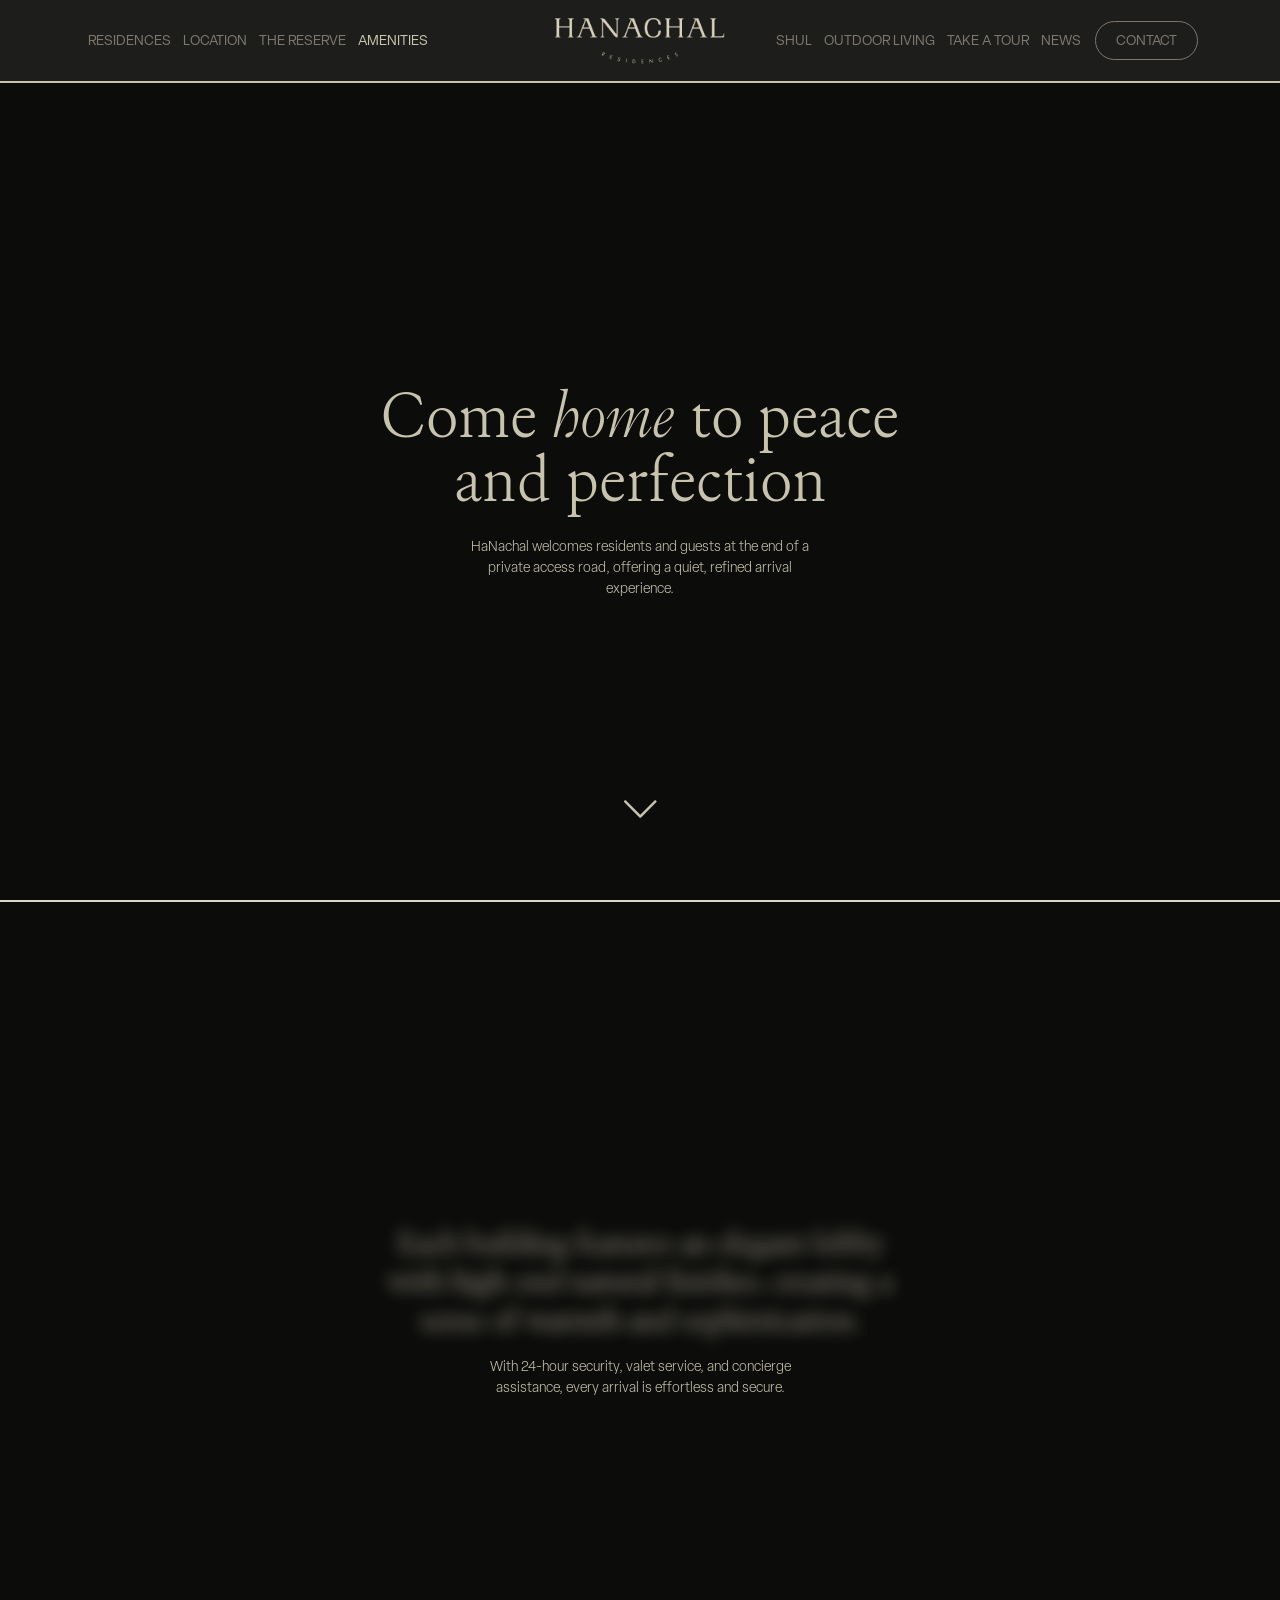
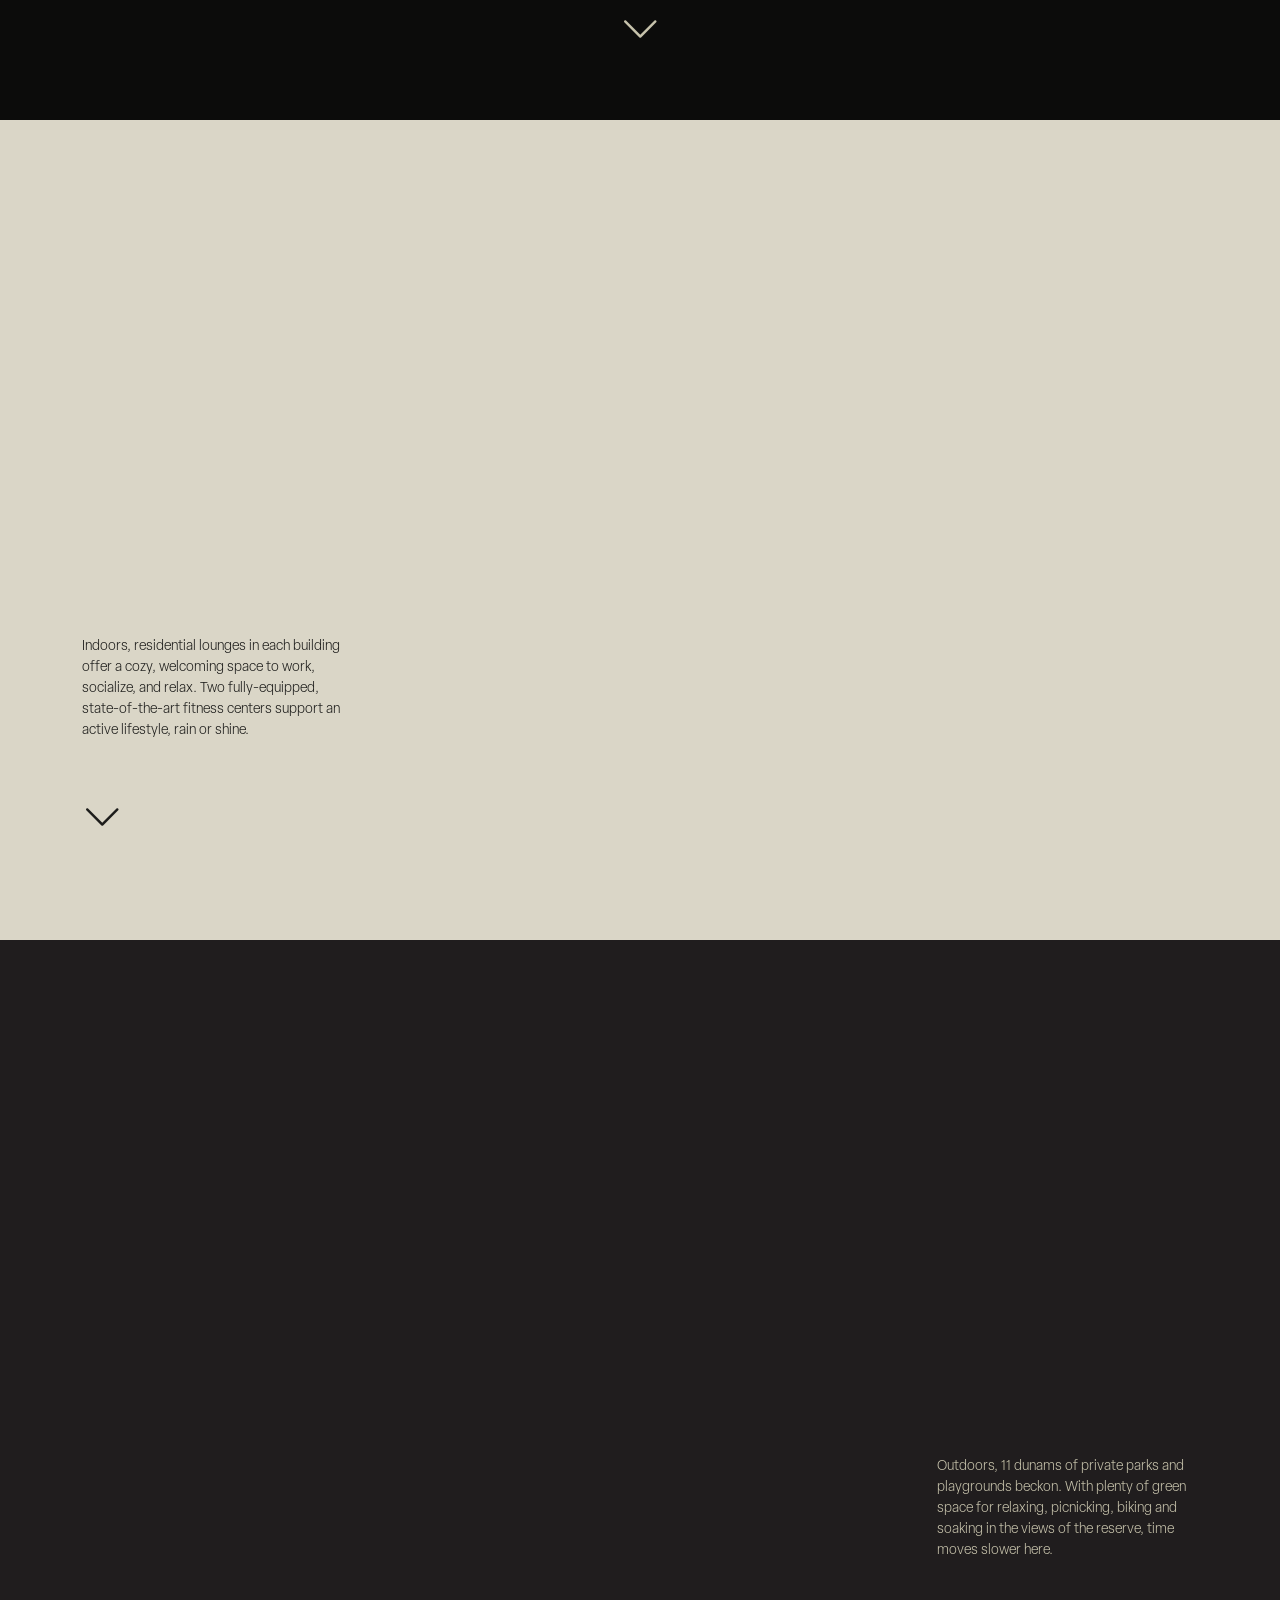
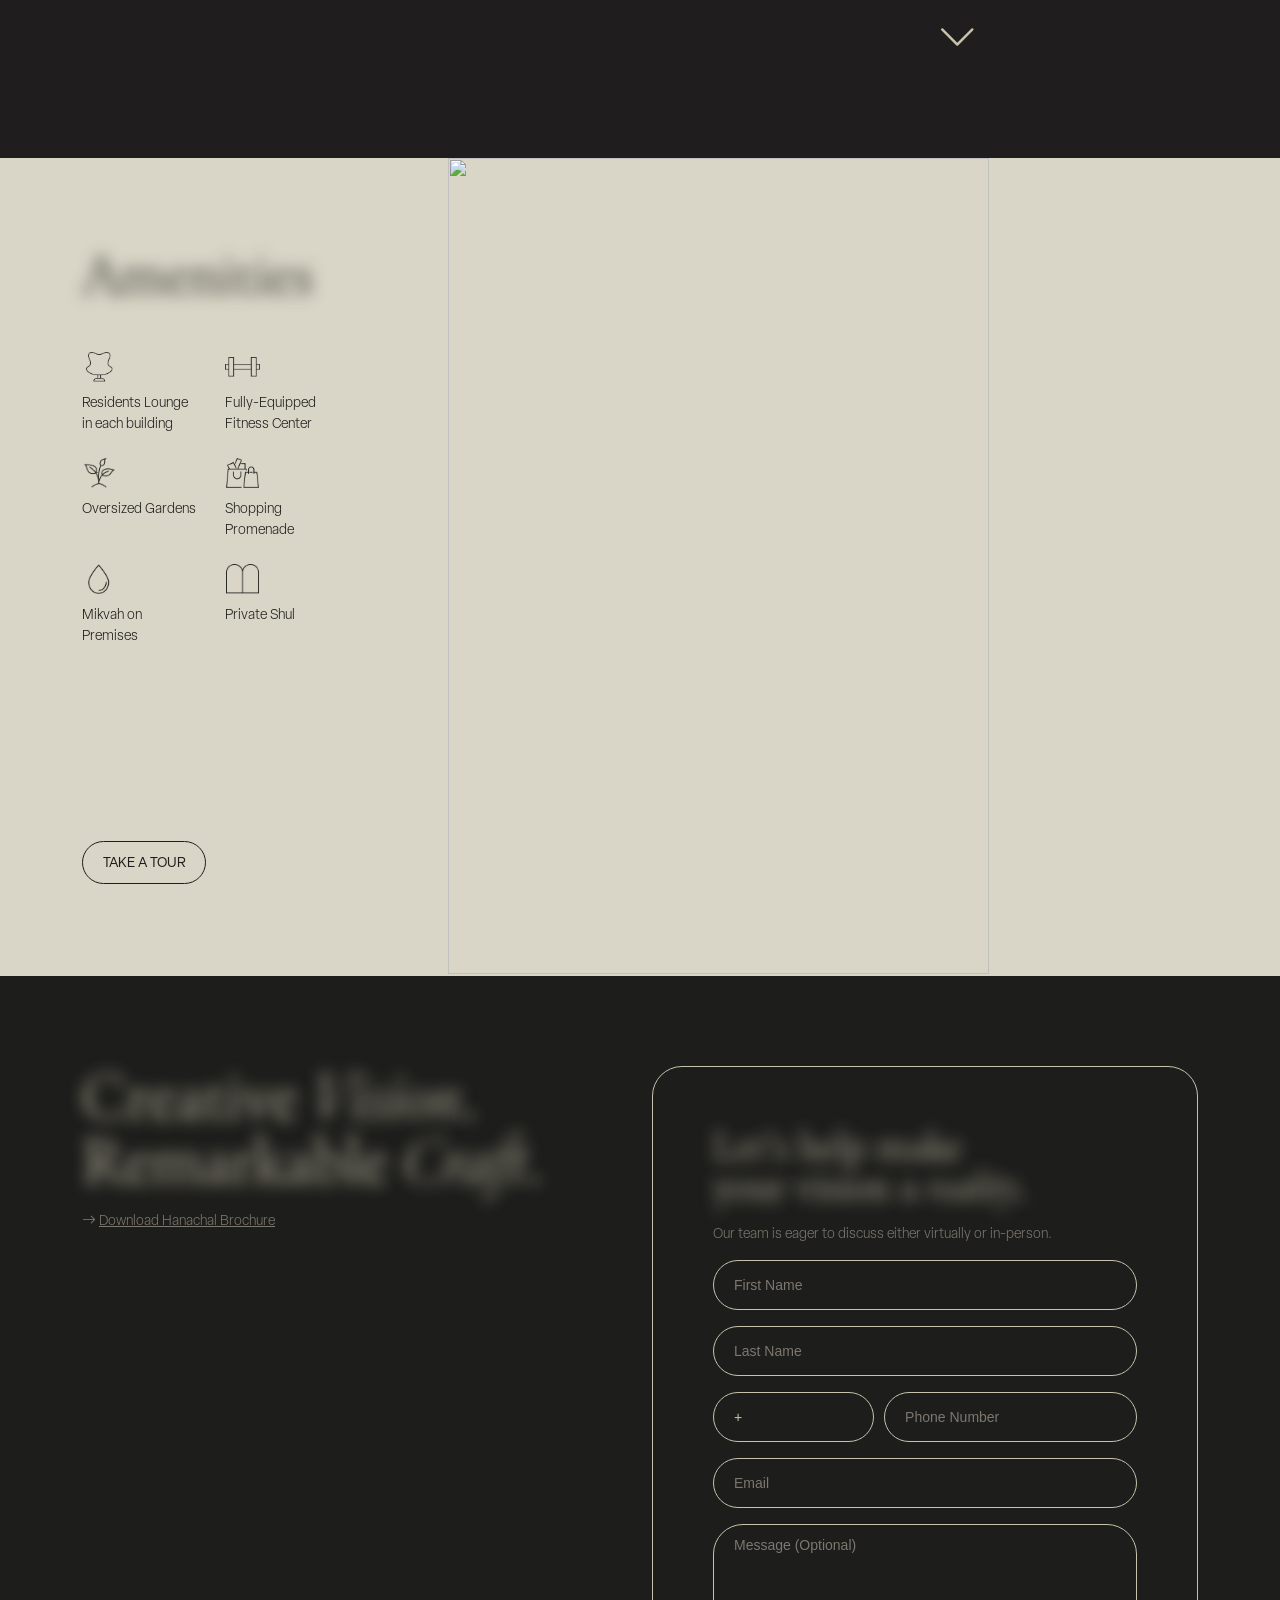
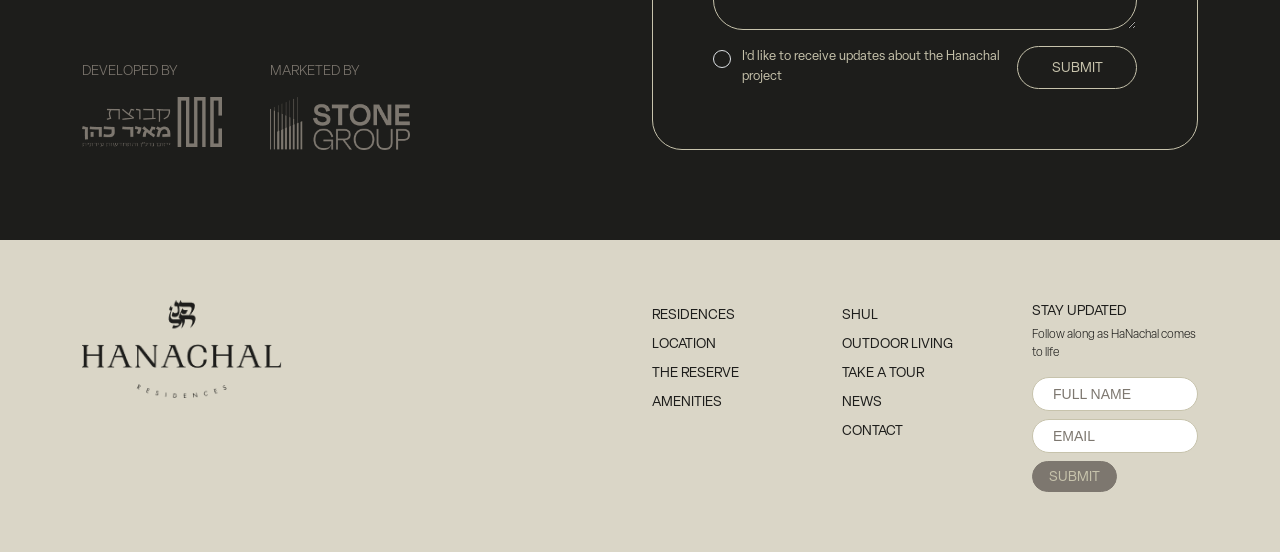
==== commit bd6e9ab7: "Add files via upload" ====
--- a/amenities.html
+++ b/amenities.html
@@ -388,6 +388,8 @@
 
                         <form id="newsletterForm" class="form form1">
                             <div class="">
+                                <input type="text" id="newsletter_full_name" name="full_name" class="form-control mb-2" placeholder="Full Name" autocomplete="name" required>
+                                <small class="text-danger error" id="newsletter_full_name_error"></small>
                                 <input type="email" id="email_id" class="form-control" placeholder="Email">
                                 <div id="result"></div>
                                 <button type="submit" class="btn btn1 btn3 mt-2 px-3 py-1" style="
--- a/css/style.css
+++ b/css/style.css
@@ -319,15 +319,28 @@
     border-color: #fff;
 }
 
-.form.form1 .form-control::placeholder {
-    color: var(--secondary-color);
-    font-weight: 300;
-}
-
-.form.form1 .form-check-input[type=checkbox] {
-    border-radius: 50%;
-    background-color: transparent;
-    box-shadow: none !important;
+.form.form1 .form-control::placeholder {
+    color: var(--secondary-color);
+    font-weight: 300;
+}
+
+.hanachal-phone-row {
+    display: flex;
+    gap: 10px;
+}
+
+.hanachal-country-code-field {
+    flex: 0 0 38%;
+}
+
+.hanachal-phone-number-field {
+    flex: 1 1 auto;
+}
+
+.form.form1 .form-check-input[type=checkbox] {
+    border-radius: 50%;
+    background-color: transparent;
+    box-shadow: none !important;
     outline: none !important;
     width: 18px;
     height: 18px;
--- a/css/responsive.css
+++ b/css/responsive.css
@@ -26,10 +26,9 @@
     .section2 .img1.small{
         width: 60%;
     }
-    body.scroll-body {
-        overflow: hidden;
-        scroll-behavior: smooth;
-    }
+    body.scroll-body {
+        scroll-behavior: smooth;
+    }
     .scroll-top-btn {
         bottom: 55px;
     }
@@ -132,4 +131,4 @@
     .icon-play i{
         visibility: hidden !important;
     }
-}+}
